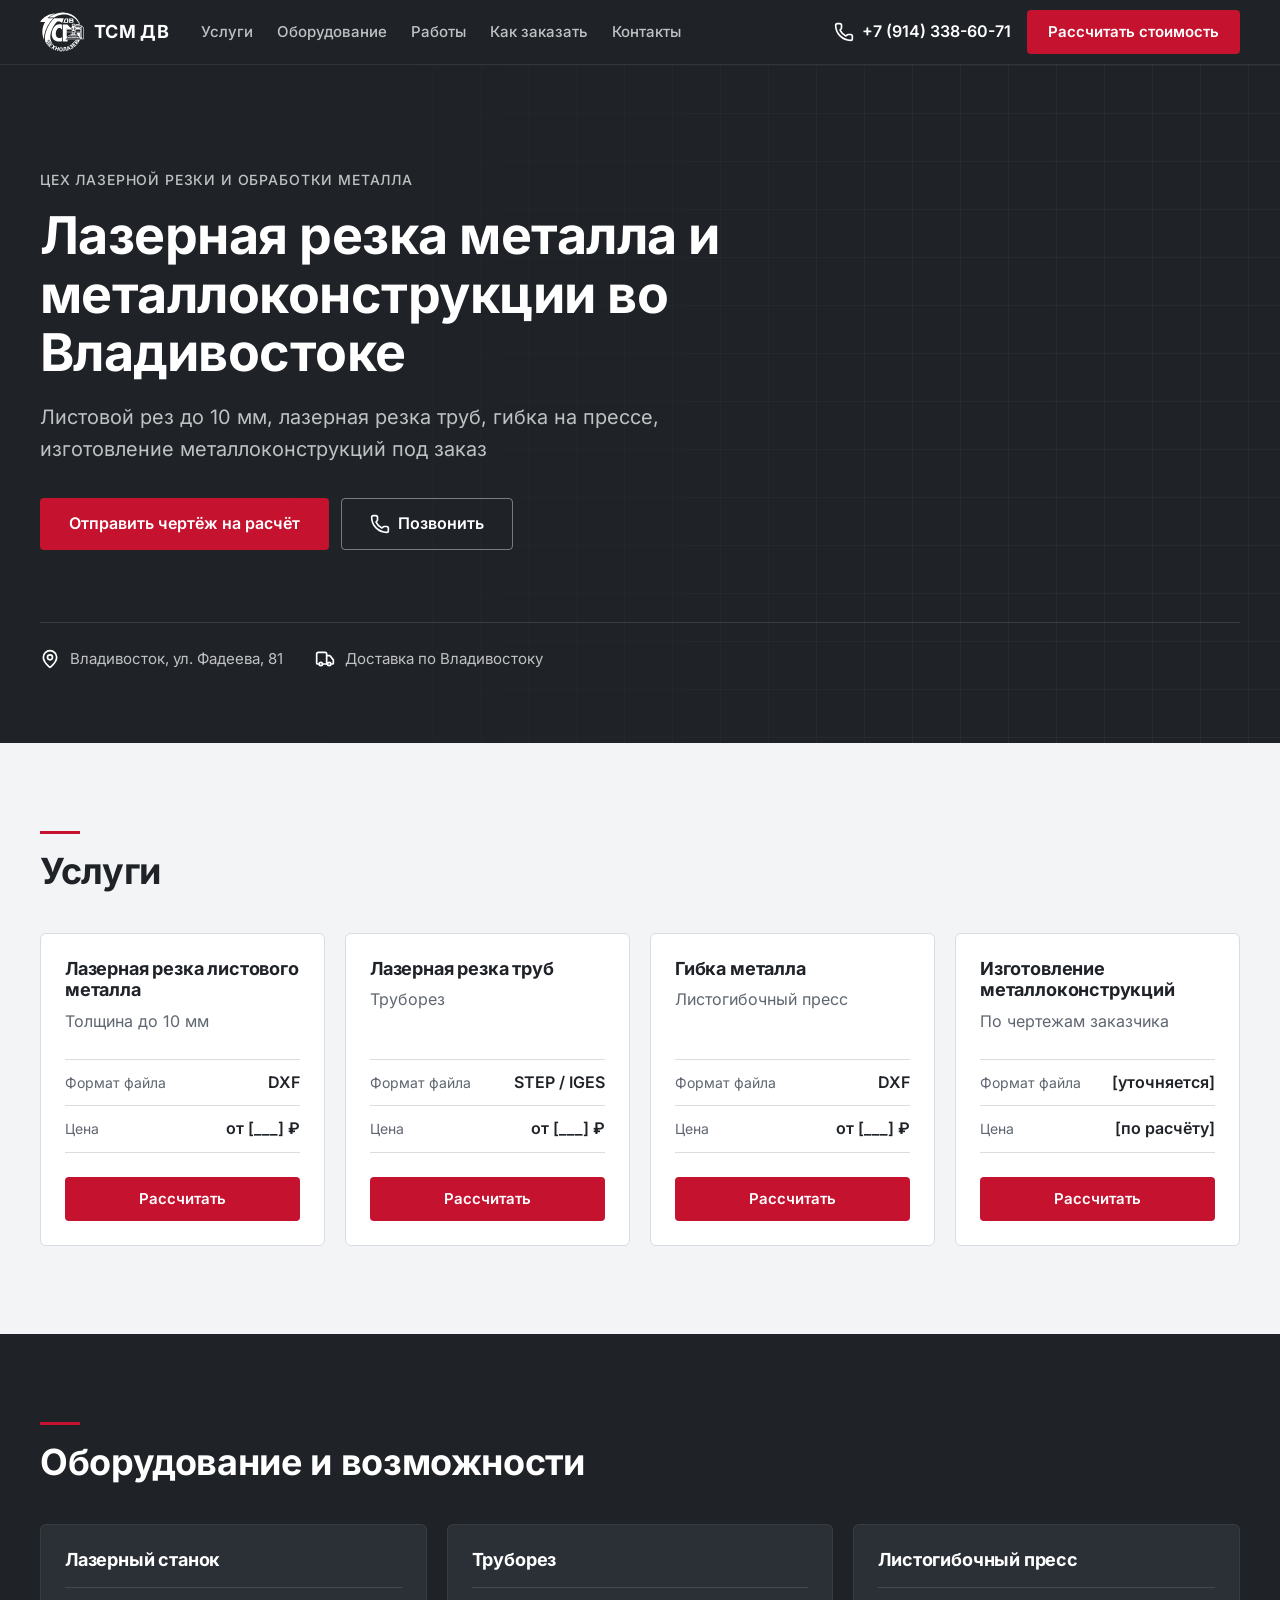
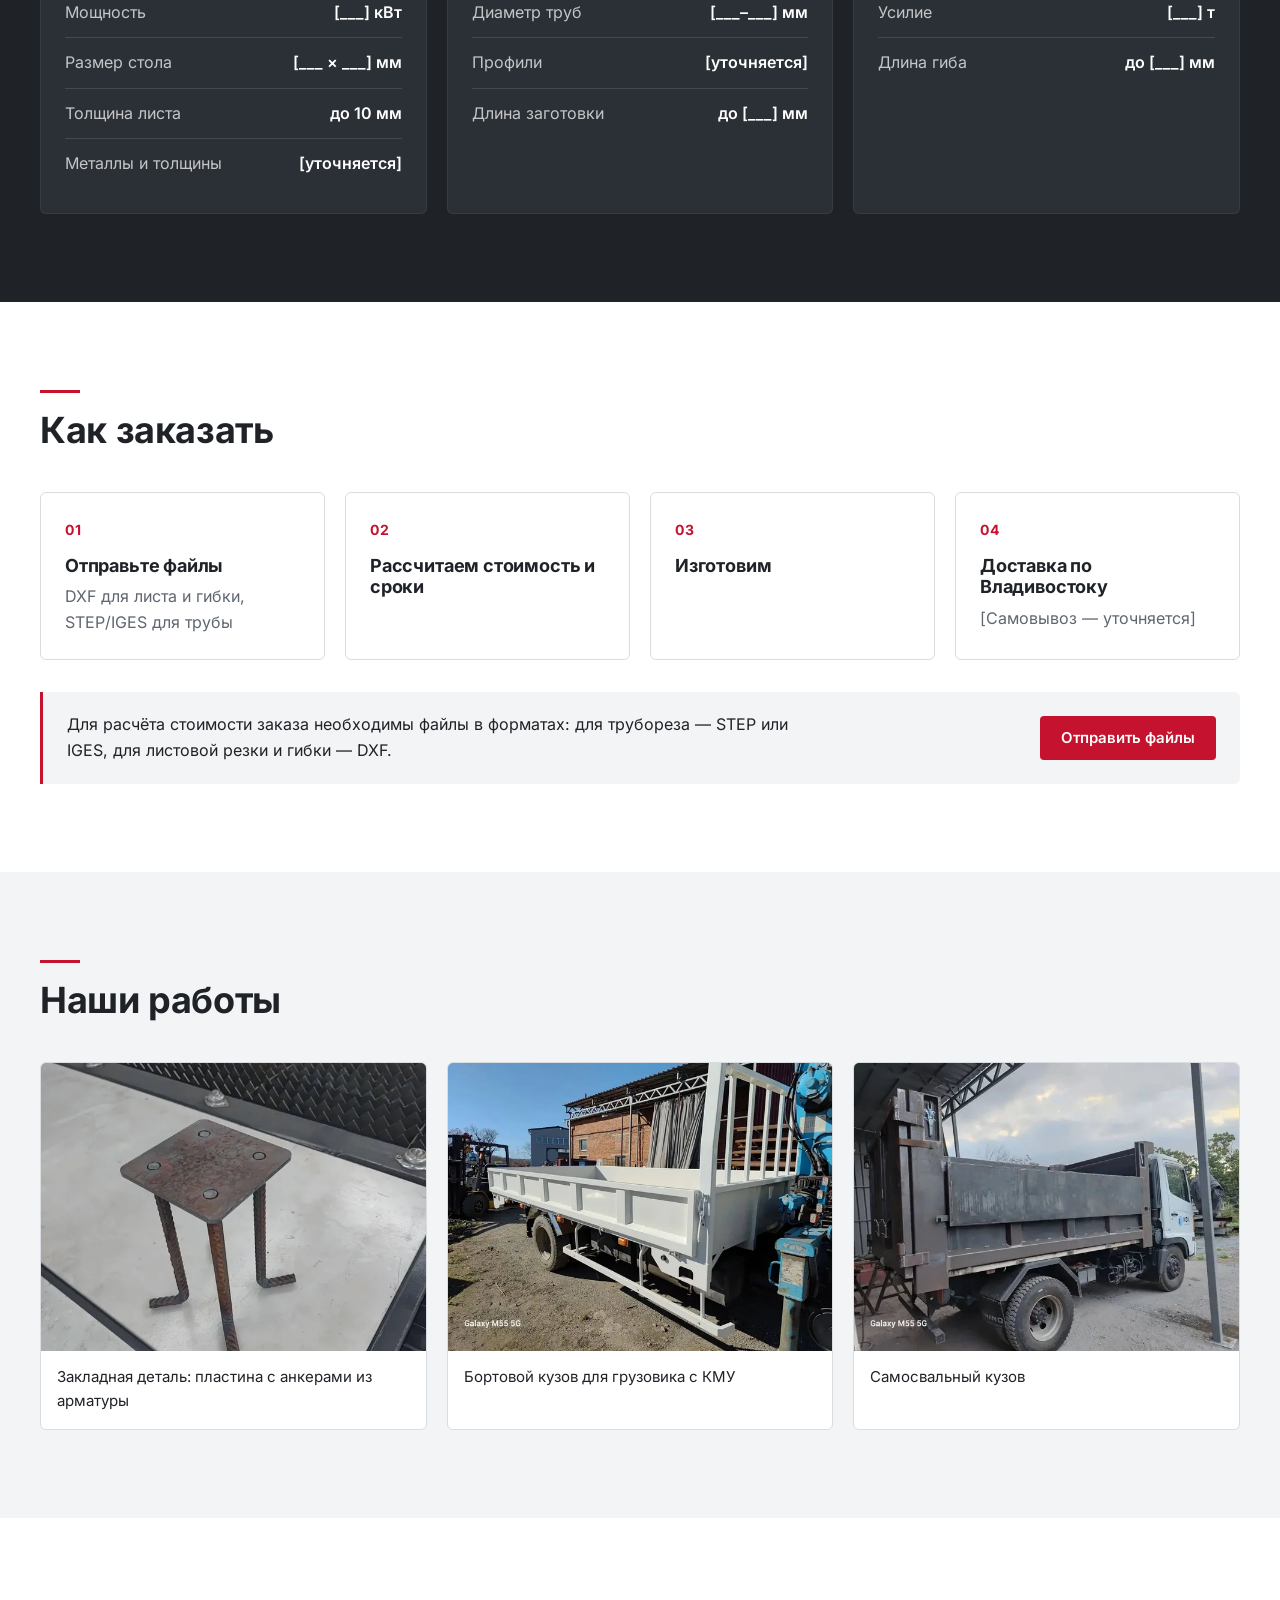
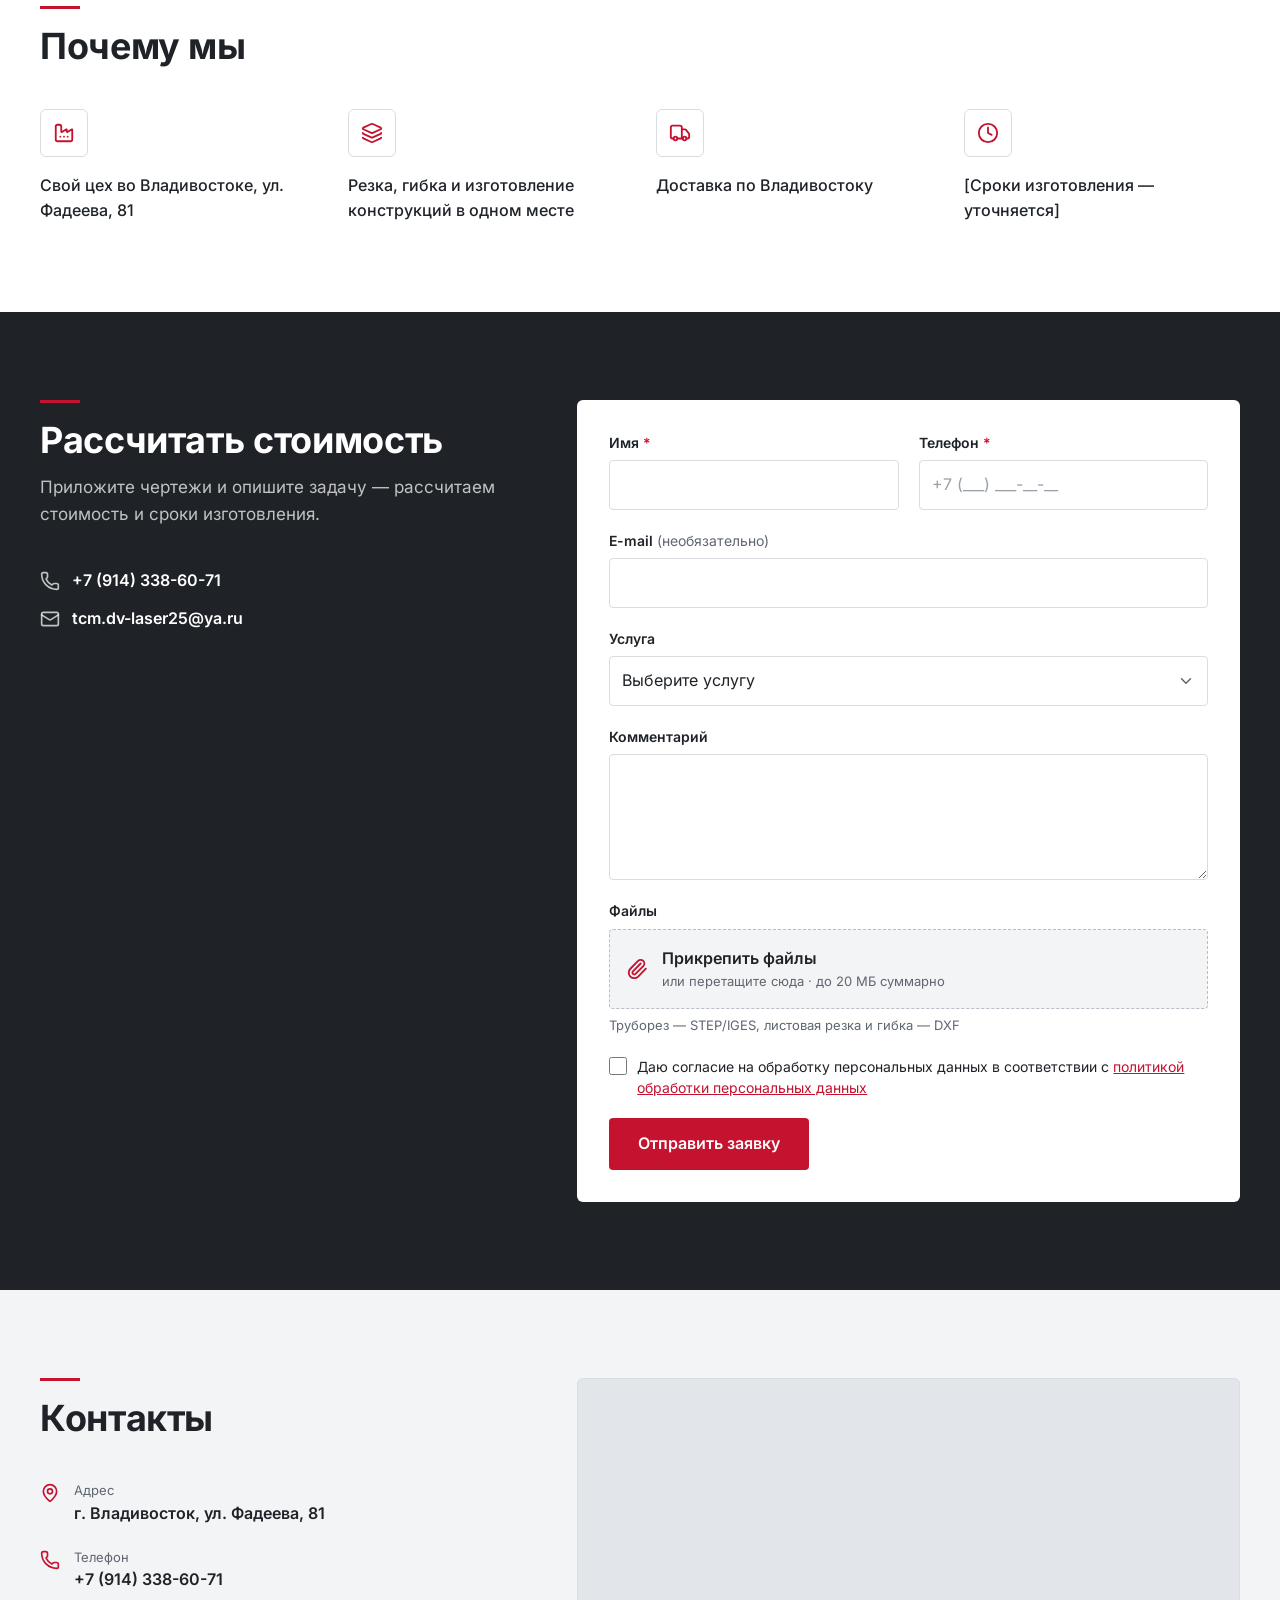
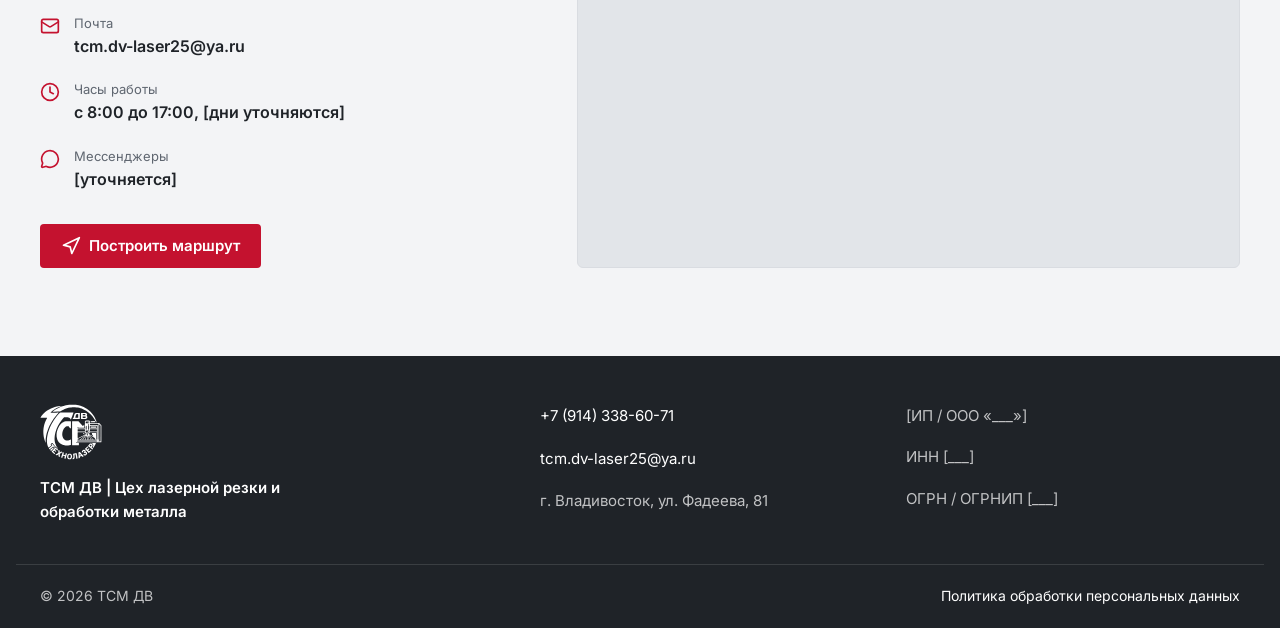
==== index.html @ c2f3cc62 "Каркас лендинга: вёрстка, стили, скрипты, форма заявки - index.html: все секции из ТЗ (4.1–4.10), за" ====
<!doctype html>
<html lang="ru">
<head>
  <meta charset="utf-8">
  <meta name="viewport" content="width=device-width, initial-scale=1">
  <title>Лазерная резка металла во Владивостоке — ТСМ ДВ</title>
  <meta name="description" content="Лазерная резка листового металла до 10 мм и труб, гибка, изготовление металлоконструкций во Владивостоке. Расчёт по чертежам DXF, STEP, IGES.">
  <meta name="theme-color" content="#1F2328">

  <!-- TODO(#6) Подставить домен в canonical, og:url и og:image -->
  <link rel="canonical" href="https://[домен]/">
  <meta property="og:type" content="website">
  <meta property="og:locale" content="ru_RU">
  <meta property="og:site_name" content="ТСМ ДВ">
  <meta property="og:title" content="Лазерная резка металла во Владивостоке — ТСМ ДВ">
  <meta property="og:description" content="Листовой рез до 10 мм, лазерная резка труб, гибка на прессе, изготовление металлоконструкций под заказ.">
  <meta property="og:url" content="https://[домен]/">
  <meta property="og:image" content="https://[домен]/assets/og-image.jpg">
  <meta property="og:image:width" content="1200">
  <meta property="og:image:height" content="630">

  <link rel="icon" href="assets/logo/favicon.ico" sizes="any">
  <link rel="icon" href="assets/logo/favicon.svg" type="image/svg+xml">
  <link rel="icon" href="assets/logo/favicon-32.png" type="image/png" sizes="32x32">
  <link rel="apple-touch-icon" href="assets/logo/apple-touch-icon.png">

  <link rel="preload" href="assets/fonts/inter-cyrillic-wght-normal.woff2" as="font" type="font/woff2" crossorigin>
  <link rel="preload" href="assets/fonts/inter-latin-wght-normal.woff2" as="font" type="font/woff2" crossorigin>
  <link rel="stylesheet" href="css/style.css">

  <!-- TODO(#1) Добавить реквизиты (legalName, taxID) -->
  <!-- TODO(#6) Добавить url и image с доменом -->
  <!-- TODO(#7) Добавить openingHoursSpecification, когда будут известны рабочие дни (часы: 08:00–17:00) -->
  <script type="application/ld+json">
  {
    "@context": "https://schema.org",
    "@type": "LocalBusiness",
    "name": "ТСМ ДВ",
    "description": "Цех лазерной резки и обработки металла: листовая лазерная резка до 10 мм, лазерная резка труб, гибка, изготовление металлоконструкций.",
    "telephone": "+7-914-338-60-71",
    "email": "tcm.dv-laser25@ya.ru",
    "address": {
      "@type": "PostalAddress",
      "streetAddress": "ул. Фадеева, 81",
      "addressLocality": "Владивосток",
      "addressRegion": "Приморский край",
      "addressCountry": "RU"
    },
    "areaServed": "Владивосток"
  }
  </script>
</head>
<body>
  <!-- Иконки Lucide (ISC), исходники в assets/icons/ -->
  <svg class="sprite" aria-hidden="true" focusable="false">
    <symbol id="i-chevron-left" viewBox="0 0 24 24"><path d="m15 18-6-6 6-6"/></symbol>
    <symbol id="i-chevron-right" viewBox="0 0 24 24"><path d="m9 18 6-6-6-6"/></symbol>
    <symbol id="i-clock" viewBox="0 0 24 24"><circle cx="12" cy="12" r="10"/><path d="M12 6v6l4 2"/></symbol>
    <symbol id="i-factory" viewBox="0 0 24 24"><path d="M12 16h.01"/><path d="M16 16h.01"/><path d="M3 19a2 2 0 0 0 2 2h14a2 2 0 0 0 2-2V8.5a.5.5 0 0 0-.769-.422l-4.462 2.844A.5.5 0 0 1 15 10.5v-2a.5.5 0 0 0-.769-.422L9.77 10.922A.5.5 0 0 1 9 10.5V5a2 2 0 0 0-2-2H5a2 2 0 0 0-2 2z"/><path d="M8 16h.01"/></symbol>
    <symbol id="i-file" viewBox="0 0 24 24"><path d="M6 22a2 2 0 0 1-2-2V4a2 2 0 0 1 2-2h8a2.4 2.4 0 0 1 1.704.706l3.588 3.588A2.4 2.4 0 0 1 20 8v12a2 2 0 0 1-2 2z"/><path d="M14 2v5a1 1 0 0 0 1 1h5"/></symbol>
    <symbol id="i-layers" viewBox="0 0 24 24"><path d="M12.83 2.18a2 2 0 0 0-1.66 0L2.6 6.08a1 1 0 0 0 0 1.83l8.58 3.91a2 2 0 0 0 1.66 0l8.58-3.9a1 1 0 0 0 0-1.83z"/><path d="M2 12a1 1 0 0 0 .58.91l8.6 3.91a2 2 0 0 0 1.65 0l8.58-3.9A1 1 0 0 0 22 12"/><path d="M2 17a1 1 0 0 0 .58.91l8.6 3.91a2 2 0 0 0 1.65 0l8.58-3.9A1 1 0 0 0 22 17"/></symbol>
    <symbol id="i-mail" viewBox="0 0 24 24"><path d="m22 7-8.991 5.727a2 2 0 0 1-2.009 0L2 7"/><rect x="2" y="4" width="20" height="16" rx="2"/></symbol>
    <symbol id="i-map-pin" viewBox="0 0 24 24"><path d="M20 10c0 4.993-5.539 10.193-7.399 11.799a1 1 0 0 1-1.202 0C9.539 20.193 4 14.993 4 10a8 8 0 0 1 16 0"/><circle cx="12" cy="10" r="3"/></symbol>
    <symbol id="i-menu" viewBox="0 0 24 24"><path d="M4 5h16"/><path d="M4 12h16"/><path d="M4 19h16"/></symbol>
    <symbol id="i-message-circle" viewBox="0 0 24 24"><path d="M2.992 16.342a2 2 0 0 1 .094 1.167l-1.065 3.29a1 1 0 0 0 1.236 1.168l3.413-.998a2 2 0 0 1 1.099.092 10 10 0 1 0-4.777-4.719"/></symbol>
    <symbol id="i-navigation" viewBox="0 0 24 24"><polygon points="3 11 22 2 13 21 11 13 3 11"/></symbol>
    <symbol id="i-paperclip" viewBox="0 0 24 24"><path d="m16 6-8.414 8.586a2 2 0 0 0 2.829 2.829l8.414-8.586a4 4 0 1 0-5.657-5.657l-8.379 8.551a6 6 0 1 0 8.485 8.485l8.379-8.551"/></symbol>
    <symbol id="i-phone" viewBox="0 0 24 24"><path d="M13.832 16.568a1 1 0 0 0 1.213-.303l.355-.465A2 2 0 0 1 17 15h3a2 2 0 0 1 2 2v3a2 2 0 0 1-2 2A18 18 0 0 1 2 4a2 2 0 0 1 2-2h3a2 2 0 0 1 2 2v3a2 2 0 0 1-.8 1.6l-.468.351a1 1 0 0 0-.292 1.233 14 14 0 0 0 6.392 6.384"/></symbol>
    <symbol id="i-truck" viewBox="0 0 24 24"><path d="M14 18V6a2 2 0 0 0-2-2H4a2 2 0 0 0-2 2v11a1 1 0 0 0 1 1h2"/><path d="M15 18H9"/><path d="M19 18h2a1 1 0 0 0 1-1v-3.65a1 1 0 0 0-.22-.624l-3.48-4.35A1 1 0 0 0 17.52 8H14"/><circle cx="17" cy="18" r="2"/><circle cx="7" cy="18" r="2"/></symbol>
    <symbol id="i-x" viewBox="0 0 24 24"><path d="M18 6 6 18"/><path d="m6 6 12 12"/></symbol>
  </svg>

  <a class="skip-link" href="#main">Перейти к содержанию</a>

  <!-- 4.1 Шапка -->
  <header class="header" id="top">
    <div class="container header__inner">
      <a class="brand" href="#top" aria-label="ТСМ ДВ — в начало страницы">
        <img class="brand__logo" src="assets/logo/logo-white.svg" width="44" height="40" alt="">
        <span class="brand__name">ТСМ ДВ</span>
      </a>

      <nav class="nav" id="nav" aria-label="Основное меню">
        <ul class="nav__list">
          <li><a class="nav__link" href="#services">Услуги</a></li>
          <li><a class="nav__link" href="#equipment">Оборудование</a></li>
          <li><a class="nav__link" href="#works">Работы</a></li>
          <li><a class="nav__link" href="#how">Как заказать</a></li>
          <li><a class="nav__link" href="#contacts">Контакты</a></li>
        </ul>
        <div class="nav__extra">
          <a class="nav__phone" href="tel:+79143386071">+7 (914) 338-60-71</a>
          <a class="btn btn--primary btn--lg" href="#order">Рассчитать стоимость</a>
        </div>
      </nav>

      <div class="header__actions">
        <!-- TODO(#13) Мессенджеры: иконки-ссылки на Telegram / WhatsApp / MAX -->
        <a class="header__phone" href="tel:+79143386071" aria-label="Позвонить: +7 (914) 338-60-71">
          <svg class="icon" aria-hidden="true"><use href="#i-phone"/></svg>
          <span class="header__phone-text">+7 (914) 338-60-71</span>
        </a>
        <a class="btn btn--primary header__cta" href="#order">Рассчитать стоимость</a>
        <button class="burger" type="button" aria-expanded="false" aria-controls="nav" aria-label="Открыть меню">
          <svg class="icon" aria-hidden="true"><use href="#i-menu"/></svg>
        </button>
      </div>
    </div>
  </header>

  <main id="main">
    <!-- 4.2 Первый экран.
         Фон: графит. Вариант с затемнённым фото работ — добавить секции класс hero--photo
         (фото задаётся в css/style.css). Выбор фона — за владельцем. -->
    <section class="hero" aria-labelledby="hero-title">
      <div class="container hero__inner">
        <p class="hero__eyebrow">Цех лазерной резки и обработки металла</p>
        <h1 class="hero__title" id="hero-title">Лазерная резка металла и металлоконструкции во Владивостоке</h1>
        <p class="hero__lead">Листовой рез до 10 мм, лазерная резка труб, гибка на прессе, изготовление металлоконструкций под заказ</p>
        <div class="hero__actions">
          <a class="btn btn--primary btn--lg" href="#order">Отправить чертёж на расчёт</a>
          <a class="btn btn--ghost btn--lg" href="tel:+79143386071">
            <svg class="icon" aria-hidden="true"><use href="#i-phone"/></svg>
            Позвонить
          </a>
        </div>
        <ul class="hero__facts">
          <li>
            <svg class="icon" aria-hidden="true"><use href="#i-map-pin"/></svg>
            Владивосток, ул. Фадеева, 81
          </li>
          <li>
            <svg class="icon" aria-hidden="true"><use href="#i-truck"/></svg>
            Доставка по Владивостоку
          </li>
        </ul>
      </div>
    </section>

    <!-- 4.3 Услуги -->
    <section class="section section--light" id="services" aria-labelledby="services-title">
      <div class="container">
        <div class="section__head">
          <h2 class="section__title" id="services-title">Услуги</h2>
        </div>

        <div class="services">
          <article class="card service">
            <h3 class="service__title">Лазерная резка листового металла</h3>
            <p class="service__desc">Толщина до 10 мм</p>
            <dl class="service__meta">
              <div><dt>Формат файла</dt><dd>DXF</dd></div>
              <!-- TODO(#3) -->
              <div><dt>Цена</dt><dd>от [___] ₽</dd></div>
            </dl>
            <a class="btn btn--primary service__btn" href="#order" data-service="Лазерная резка листового металла">Рассчитать</a>
          </article>

          <article class="card service">
            <h3 class="service__title">Лазерная резка труб</h3>
            <p class="service__desc">Труборез</p>
            <dl class="service__meta">
              <div><dt>Формат файла</dt><dd>STEP / IGES</dd></div>
              <!-- TODO(#3) -->
              <div><dt>Цена</dt><dd>от [___] ₽</dd></div>
            </dl>
            <a class="btn btn--primary service__btn" href="#order" data-service="Лазерная резка труб">Рассчитать</a>
          </article>

          <article class="card service">
            <h3 class="service__title">Гибка металла</h3>
            <p class="service__desc">Листогибочный пресс</p>
            <dl class="service__meta">
              <div><dt>Формат файла</dt><dd>DXF</dd></div>
              <!-- TODO(#3) -->
              <div><dt>Цена</dt><dd>от [___] ₽</dd></div>
            </dl>
            <a class="btn btn--primary service__btn" href="#order" data-service="Гибка металла">Рассчитать</a>
          </article>

          <article class="card service">
            <h3 class="service__title">Изготовление металлоконструкций</h3>
            <p class="service__desc">По чертежам заказчика</p>
            <dl class="service__meta">
              <!-- TODO(#8) -->
              <div><dt>Формат файла</dt><dd>[уточняется]</dd></div>
              <!-- TODO(#3) -->
              <div><dt>Цена</dt><dd>[по расчёту]</dd></div>
            </dl>
            <a class="btn btn--primary service__btn" href="#order" data-service="Изготовление металлоконструкций">Рассчитать</a>
          </article>
        </div>
      </div>
    </section>

    <!-- 4.4 Оборудование и возможности. TODO(#2) Все характеристики — заглушки -->
    <section class="section section--dark" id="equipment" aria-labelledby="equipment-title">
      <div class="container">
        <div class="section__head">
          <h2 class="section__title" id="equipment-title">Оборудование и возможности</h2>
        </div>

        <div class="equipment">
          <article class="spec-card">
            <h3 class="spec-card__title">Лазерный станок</h3>
            <dl class="spec-list">
              <!-- TODO(#2) -->
              <div><dt>Мощность</dt><dd>[___] кВт</dd></div>
              <div><dt>Размер стола</dt><dd>[___ × ___] мм</dd></div>
              <div><dt>Толщина листа</dt><dd>до 10 мм</dd></div>
              <div><dt>Металлы и толщины</dt><dd>[уточняется]</dd></div>
            </dl>
          </article>

          <article class="spec-card">
            <h3 class="spec-card__title">Труборез</h3>
            <dl class="spec-list">
              <!-- TODO(#2) -->
              <div><dt>Диаметр труб</dt><dd>[___–___] мм</dd></div>
              <div><dt>Профили</dt><dd>[уточняется]</dd></div>
              <div><dt>Длина заготовки</dt><dd>до [___] мм</dd></div>
            </dl>
          </article>

          <article class="spec-card">
            <h3 class="spec-card__title">Листогибочный пресс</h3>
            <dl class="spec-list">
              <!-- TODO(#2) -->
              <div><dt>Усилие</dt><dd>[___] т</dd></div>
              <div><dt>Длина гиба</dt><dd>до [___] мм</dd></div>
            </dl>
          </article>
        </div>
      </div>
    </section>

    <!-- 4.5 Как заказать -->
    <section class="section" id="how" aria-labelledby="how-title">
      <div class="container">
        <div class="section__head">
          <h2 class="section__title" id="how-title">Как заказать</h2>
        </div>

        <ol class="steps">
          <li class="step">
            <span class="step__num" aria-hidden="true">01</span>
            <h3 class="step__title">Отправьте файлы</h3>
            <p class="step__text">DXF для листа и гибки, STEP/IGES для трубы</p>
          </li>
          <li class="step">
            <span class="step__num" aria-hidden="true">02</span>
            <h3 class="step__title">Рассчитаем стоимость и сроки</h3>
          </li>
          <li class="step">
            <span class="step__num" aria-hidden="true">03</span>
            <h3 class="step__title">Изготовим</h3>
          </li>
          <li class="step">
            <span class="step__num" aria-hidden="true">04</span>
            <h3 class="step__title">Доставка по Владивостоку</h3>
            <!-- TODO(#9) -->
            <p class="step__text">[Самовывоз — уточняется]</p>
          </li>
        </ol>

        <div class="note">
          <p class="note__text">Для расчёта стоимости заказа необходимы файлы в форматах: для трубореза — STEP или IGES, для листовой резки и гибки — DXF.</p>
          <a class="btn btn--primary" href="#order">Отправить файлы</a>
        </div>
      </div>
    </section>

    <!-- 4.6 Наши работы.
         TODO(#11) На фото водяной знак «Galaxy M55 5G». После решения: заменить PNG в assets/photos/
         и запустить python tools/build-images.py -->
    <section class="section section--light" id="works" aria-labelledby="works-title">
      <div class="container">
        <div class="section__head">
          <h2 class="section__title" id="works-title">Наши работы</h2>
        </div>

        <ul class="gallery">
          <li class="gallery__item">
            <figure class="gallery__figure">
              <a class="gallery__link gallery__link--top" href="assets/photos/01-zakladnaya-1280.jpg" data-full="assets/photos/01-zakladnaya-1280.webp" data-width="1280" data-height="1707">
                <picture>
                  <source type="image/webp" srcset="assets/photos/01-zakladnaya-640.webp 640w, assets/photos/01-zakladnaya-1280.webp 1280w" sizes="(min-width: 1248px) 384px, (min-width: 768px) 31vw, calc(100vw - 32px)">
                  <img src="assets/photos/01-zakladnaya-640.jpg" srcset="assets/photos/01-zakladnaya-640.jpg 640w, assets/photos/01-zakladnaya-1280.jpg 1280w" sizes="(min-width: 1248px) 384px, (min-width: 768px) 31vw, calc(100vw - 32px)" width="640" height="854" loading="lazy" decoding="async" alt="Закладная деталь: пластина с анкерами из арматуры">
                </picture>
              </a>
              <!-- TODO(#10) -->
              <figcaption class="gallery__caption">Закладная деталь: пластина с анкерами из арматуры</figcaption>
            </figure>
          </li>
          <li class="gallery__item">
            <figure class="gallery__figure">
              <a class="gallery__link" href="assets/photos/02-kuzov-bortovoy-1280.jpg" data-full="assets/photos/02-kuzov-bortovoy-1280.webp" data-width="1280" data-height="960">
                <picture>
                  <source type="image/webp" srcset="assets/photos/02-kuzov-bortovoy-640.webp 640w, assets/photos/02-kuzov-bortovoy-1280.webp 1280w" sizes="(min-width: 1248px) 384px, (min-width: 768px) 31vw, calc(100vw - 32px)">
                  <img src="assets/photos/02-kuzov-bortovoy-640.jpg" srcset="assets/photos/02-kuzov-bortovoy-640.jpg 640w, assets/photos/02-kuzov-bortovoy-1280.jpg 1280w" sizes="(min-width: 1248px) 384px, (min-width: 768px) 31vw, calc(100vw - 32px)" width="640" height="480" loading="lazy" decoding="async" alt="Бортовой кузов для грузовика с КМУ">
                </picture>
              </a>
              <!-- TODO(#10) -->
              <figcaption class="gallery__caption">Бортовой кузов для грузовика с КМУ</figcaption>
            </figure>
          </li>
          <li class="gallery__item">
            <figure class="gallery__figure">
              <a class="gallery__link" href="assets/photos/03-kuzov-samosval-1280.jpg" data-full="assets/photos/03-kuzov-samosval-1280.webp" data-width="1280" data-height="960">
                <picture>
                  <source type="image/webp" srcset="assets/photos/03-kuzov-samosval-640.webp 640w, assets/photos/03-kuzov-samosval-1280.webp 1280w" sizes="(min-width: 1248px) 384px, (min-width: 768px) 31vw, calc(100vw - 32px)">
                  <img src="assets/photos/03-kuzov-samosval-640.jpg" srcset="assets/photos/03-kuzov-samosval-640.jpg 640w, assets/photos/03-kuzov-samosval-1280.jpg 1280w" sizes="(min-width: 1248px) 384px, (min-width: 768px) 31vw, calc(100vw - 32px)" width="640" height="480" loading="lazy" decoding="async" alt="Самосвальный кузов">
                </picture>
              </a>
              <!-- TODO(#10) -->
              <figcaption class="gallery__caption">Самосвальный кузов</figcaption>
            </figure>
          </li>
        </ul>
      </div>
    </section>

    <!-- 4.7 Почему мы. TODO(#12) Тексты — черновик, ждут подтверждения -->
    <section class="section" id="why" aria-labelledby="why-title">
      <div class="container">
        <div class="section__head">
          <h2 class="section__title" id="why-title">Почему мы</h2>
        </div>

        <ul class="features">
          <li class="feature">
            <span class="feature__icon"><svg class="icon" aria-hidden="true"><use href="#i-factory"/></svg></span>
            <p class="feature__text">Свой цех во Владивостоке, ул. Фадеева, 81</p>
          </li>
          <li class="feature">
            <span class="feature__icon"><svg class="icon" aria-hidden="true"><use href="#i-layers"/></svg></span>
            <p class="feature__text">Резка, гибка и изготовление конструкций в одном месте</p>
          </li>
          <li class="feature">
            <span class="feature__icon"><svg class="icon" aria-hidden="true"><use href="#i-truck"/></svg></span>
            <p class="feature__text">Доставка по Владивостоку</p>
          </li>
          <li class="feature">
            <span class="feature__icon"><svg class="icon" aria-hidden="true"><use href="#i-clock"/></svg></span>
            <!-- TODO(#12) -->
            <p class="feature__text">[Сроки изготовления — уточняется]</p>
          </li>
        </ul>

        <!-- TODO(#4) Блок цифр скрыт, пока нет данных. Чтобы показать — убрать атрибут hidden -->
        <div class="stats" hidden>
          <div class="stat">
            <span class="stat__value">[___]</span>
            <span class="stat__label">лет на рынке</span>
          </div>
        </div>
      </div>
    </section>

    <!-- 4.8 Форма заявки -->
    <section class="section section--dark" id="order" aria-labelledby="order-title">
      <div class="container order">
        <div class="order__aside">
          <div class="section__head">
            <h2 class="section__title" id="order-title">Рассчитать стоимость</h2>
            <p class="section__lead">Приложите чертежи и опишите задачу — рассчитаем стоимость и сроки изготовления.</p>
          </div>
          <ul class="order__contacts">
            <li>
              <svg class="icon" aria-hidden="true"><use href="#i-phone"/></svg>
              <a href="tel:+79143386071">+7 (914) 338-60-71</a>
            </li>
            <li>
              <svg class="icon" aria-hidden="true"><use href="#i-mail"/></svg>
              <a href="mailto:tcm.dv-laser25@ya.ru">tcm.dv-laser25@ya.ru</a>
            </li>
          </ul>
        </div>

        <form class="form" id="order-form" action="send.php" method="post" enctype="multipart/form-data" novalidate>
          <div class="form__row">
            <div class="field">
              <label class="field__label" for="f-name">Имя <span class="field__req" aria-hidden="true">*</span></label>
              <input class="field__input" id="f-name" name="name" type="text" autocomplete="name" maxlength="100" required aria-describedby="f-name-error">
              <p class="field__error" id="f-name-error" hidden></p>
            </div>
            <div class="field">
              <label class="field__label" for="f-phone">Телефон <span class="field__req" aria-hidden="true">*</span></label>
              <input class="field__input" id="f-phone" name="phone" type="tel" inputmode="tel" autocomplete="tel" placeholder="+7 (___) ___-__-__" required aria-describedby="f-phone-error">
              <p class="field__error" id="f-phone-error" hidden></p>
            </div>
          </div>

          <div class="field">
            <label class="field__label" for="f-email">E-mail <span class="field__optional">(необязательно)</span></label>
            <input class="field__input" id="f-email" name="email" type="email" autocomplete="email" maxlength="254" aria-describedby="f-email-error">
            <p class="field__error" id="f-email-error" hidden></p>
          </div>

          <div class="field">
            <label class="field__label" for="f-service">Услуга</label>
            <select class="field__input field__select" id="f-service" name="service">
              <option value="">Выберите услугу</option>
              <option>Лазерная резка листового металла</option>
              <option>Лазерная резка труб</option>
              <option>Гибка металла</option>
              <option>Изготовление металлоконструкций</option>
              <option>Другое</option>
            </select>
          </div>

          <div class="field">
            <label class="field__label" for="f-comment">Комментарий</label>
            <textarea class="field__input field__textarea" id="f-comment" name="comment" rows="4" maxlength="3000"></textarea>
          </div>

          <!-- TODO(#8) Принимать ли PDF, фото эскиза, заявку без файла. Список форматов также в js/main.js и config.php -->
          <div class="field">
            <span class="field__label" id="f-files-label">Файлы</span>
            <input class="visually-hidden" id="f-files" name="files[]" type="file" multiple accept=".dxf,.step,.stp,.iges,.igs" aria-labelledby="f-files-label" aria-describedby="f-files-hint f-files-error">
            <label class="dropzone" for="f-files">
              <svg class="icon" aria-hidden="true"><use href="#i-paperclip"/></svg>
              <span class="dropzone__text">
                <span class="dropzone__title">Прикрепить файлы</span>
                <span class="dropzone__sub">или перетащите сюда · до 20 МБ суммарно</span>
              </span>
            </label>
            <p class="field__hint" id="f-files-hint">Труборез — STEP/IGES, листовая резка и гибка — DXF</p>
            <ul class="file-list" id="f-files-list" hidden></ul>
            <p class="field__error" id="f-files-error" hidden></p>
          </div>

          <!-- Антиспам: поле-ловушка (люди его не видят) и время заполнения формы -->
          <div class="hp" aria-hidden="true">
            <label for="f-website">Не заполняйте это поле</label>
            <input id="f-website" name="website" type="text" tabindex="-1" autocomplete="off">
          </div>
          <input type="hidden" name="t" value="">

          <div class="field">
            <label class="check">
              <input class="check__input" id="f-consent" name="consent" type="checkbox" value="1" required aria-describedby="f-consent-error">
              <span>Даю согласие на обработку персональных данных в соответствии с <a href="privacy.html" target="_blank">политикой обработки персональных данных</a></span>
            </label>
            <p class="field__error" id="f-consent-error" hidden></p>
          </div>

          <button class="btn btn--primary btn--lg form__submit" type="submit">Отправить заявку</button>
          <div class="form__status" id="f-status" role="status" aria-live="polite" hidden></div>
        </form>
      </div>
    </section>

    <!-- 4.9 Контакты -->
    <section class="section section--light" id="contacts" aria-labelledby="contacts-title">
      <div class="container contacts">
        <div class="contacts__info">
          <div class="section__head">
            <h2 class="section__title" id="contacts-title">Контакты</h2>
          </div>
          <ul class="contact-list">
            <li>
              <svg class="icon" aria-hidden="true"><use href="#i-map-pin"/></svg>
              <div>
                <span class="contact-list__label">Адрес</span>
                <span class="contact-list__value">г. Владивосток, ул. Фадеева, 81</span>
              </div>
            </li>
            <li>
              <svg class="icon" aria-hidden="true"><use href="#i-phone"/></svg>
              <div>
                <span class="contact-list__label">Телефон</span>
                <a class="contact-list__value" href="tel:+79143386071">+7 (914) 338-60-71</a>
              </div>
            </li>
            <li>
              <svg class="icon" aria-hidden="true"><use href="#i-mail"/></svg>
              <div>
                <span class="contact-list__label">Почта</span>
                <a class="contact-list__value" href="mailto:tcm.dv-laser25@ya.ru">tcm.dv-laser25@ya.ru</a>
              </div>
            </li>
            <li>
              <svg class="icon" aria-hidden="true"><use href="#i-clock"/></svg>
              <div>
                <span class="contact-list__label">Часы работы</span>
                <!-- TODO(#7) -->
                <span class="contact-list__value">с 8:00 до 17:00, [дни уточняются]</span>
              </div>
            </li>
            <!-- TODO(#13) Мессенджеры: заменить заглушку ссылками -->
            <li>
              <svg class="icon" aria-hidden="true"><use href="#i-message-circle"/></svg>
              <div>
                <span class="contact-list__label">Мессенджеры</span>
                <span class="contact-list__value">[уточняется]</span>
              </div>
            </li>
          </ul>
          <!-- Маршрут строится по адресу. Если Яндекс не найдёт точку, заменить адрес в rtext на координаты: rtext=~широта,долгота -->
          <a class="btn btn--primary" href="https://yandex.ru/maps/?mode=routes&amp;rtt=auto&amp;rtext=~%D0%92%D0%BB%D0%B0%D0%B4%D0%B8%D0%B2%D0%BE%D1%81%D1%82%D0%BE%D0%BA%2C%20%D1%83%D0%BB%D0%B8%D1%86%D0%B0%20%D0%A4%D0%B0%D0%B4%D0%B5%D0%B5%D0%B2%D0%B0%2C%2081" target="_blank" rel="noopener">
            <svg class="icon" aria-hidden="true"><use href="#i-navigation"/></svg>
            Построить маршрут
          </a>
        </div>

        <div class="map">
          <iframe src="https://yandex.ru/map-widget/v1/?mode=search&amp;z=16&amp;text=%D0%92%D0%BB%D0%B0%D0%B4%D0%B8%D0%B2%D0%BE%D1%81%D1%82%D0%BE%D0%BA%2C%20%D1%83%D0%BB%D0%B8%D1%86%D0%B0%20%D0%A4%D0%B0%D0%B4%D0%B5%D0%B5%D0%B2%D0%B0%2C%2081" title="Карта: Владивосток, ул. Фадеева, 81" loading="lazy" allowfullscreen></iframe>
        </div>
      </div>
    </section>
  </main>

  <!-- 4.10 Подвал -->
  <footer class="footer">
    <div class="container footer__grid">
      <div class="footer__brand">
        <img src="assets/logo/logo-white.svg" width="62" height="56" alt="ТСМ ДВ Технолазер" loading="lazy">
        <p class="footer__name">ТСМ ДВ | Цех лазерной резки и обработки металла</p>
      </div>
      <ul class="footer__contacts">
        <li><a href="tel:+79143386071">+7 (914) 338-60-71</a></li>
        <li><a href="mailto:tcm.dv-laser25@ya.ru">tcm.dv-laser25@ya.ru</a></li>
        <li>г. Владивосток, ул. Фадеева, 81</li>
      </ul>
      <!-- TODO(#1) Реквизиты -->
      <div class="footer__legal">
        <p>[ИП / ООО «___»]</p>
        <p>ИНН [___]</p>
        <p>ОГРН / ОГРНИП [___]</p>
      </div>
    </div>
    <div class="container footer__bottom">
      <p>© <span data-year>2026</span> ТСМ ДВ</p>
      <a href="privacy.html">Политика обработки персональных данных</a>
    </div>
  </footer>

  <!-- Лайтбокс для галереи -->
  <dialog class="lightbox" id="lightbox" aria-label="Просмотр фото">
    <figure class="lightbox__figure">
      <img class="lightbox__img" alt="">
      <figcaption class="lightbox__caption"></figcaption>
    </figure>
    <button class="lightbox__btn lightbox__close" type="button" aria-label="Закрыть">
      <svg class="icon" aria-hidden="true"><use href="#i-x"/></svg>
    </button>
    <button class="lightbox__btn lightbox__prev" type="button" aria-label="Предыдущее фото">
      <svg class="icon" aria-hidden="true"><use href="#i-chevron-left"/></svg>
    </button>
    <button class="lightbox__btn lightbox__next" type="button" aria-label="Следующее фото">
      <svg class="icon" aria-hidden="true"><use href="#i-chevron-right"/></svg>
    </button>
  </dialog>

  <script src="js/main.js" defer></script>
</body>
</html>
---- css/style.css ----
/* ==========================================================================
   ТСМ ДВ — стили лендинга. Mobile-first.
   Брейкпоинты: 480 / 640 / 768 / 1080 / 1180 (меню в строку)
   ========================================================================== */

/* ---------- Шрифт Inter (OFL), локально ---------- */
@font-face {
  font-family: "Inter";
  font-style: normal;
  font-weight: 100 900;
  font-display: swap;
  src: url("../assets/fonts/inter-cyrillic-wght-normal.woff2") format("woff2");
  unicode-range: U+0301, U+0400-045F, U+0490-0491, U+04B0-04B1, U+2116;
}
@font-face {
  font-family: "Inter";
  font-style: normal;
  font-weight: 100 900;
  font-display: swap;
  src: url("../assets/fonts/inter-latin-wght-normal.woff2") format("woff2");
  unicode-range: U+0000-00FF, U+0131, U+0152-0153, U+02BB-02BC, U+02C6, U+02DA, U+02DC, U+0304, U+0308, U+0329, U+2000-206F, U+20AC, U+2122, U+2191, U+2193, U+2212, U+2215, U+FEFF, U+FFFD;
}
/* Нужен ради знака ₽ (U+20BD) */
@font-face {
  font-family: "Inter";
  font-style: normal;
  font-weight: 100 900;
  font-display: swap;
  src: url("../assets/fonts/inter-latin-ext-wght-normal.woff2") format("woff2");
  unicode-range: U+0100-02BA, U+02BD-02C5, U+02C7-02CC, U+02CE-02D7, U+02DD-02FF, U+1D00-1DBF, U+1E00-1E9F, U+1EF2-1EFF, U+2020, U+20A0-20AB, U+20AD-20C0, U+2113, U+2C60-2C7F, U+A720-A7FF;
}

/* ---------- Палитра А «Графит + красный» ---------- */
:root {
  --graphite:     #1F2328; /* шапка, подвал, тёмные секции, основной текст */
  --graphite-2:   #2B3036; /* карточки на тёмном фоне */
  --bg:           #F3F4F6; /* фон светлых секций */
  --surface:      #FFFFFF; /* карточки на светлом фоне */
  --text:         #1F2328;
  --text-muted:   #5F6670;
  --border:       #D9DCE1;
  --accent:       #C4122F; /* кнопки, ссылки, акценты */
  --accent-hover: #A30F27;
  --on-dark:      #FFFFFF;

  /* Производные */
  --on-dark-muted: rgba(255, 255, 255, 0.72);
  --line-dark:     rgba(255, 255, 255, 0.12);
  --border-strong: #B9BEC6;

  --radius:    4px;
  --radius-lg: 6px;
  --container: 1200px;
  --gutter:    16px;
  --header-h:  64px;
  --ease:      0.2s ease;
}

@media (min-width: 768px) {
  :root { --gutter: 24px; }
}

/* ---------- База ---------- */
*,
*::before,
*::after { box-sizing: border-box; }

html {
  -webkit-text-size-adjust: 100%;
  text-size-adjust: 100%;
  scroll-behavior: smooth;
  scroll-padding-top: calc(var(--header-h) + 8px);
}

body {
  margin: 0;
  font-family: "Inter", system-ui, -apple-system, "Segoe UI", Roboto, Arial, sans-serif;
  font-size: 16px;
  line-height: 1.6;
  color: var(--text);
  background: var(--surface);
  -webkit-font-smoothing: antialiased;
}

body.is-locked { overflow: hidden; }

img { display: block; max-width: 100%; height: auto; }

h1, h2, h3 {
  margin: 0;
  font-weight: 700;
  line-height: 1.2;
  letter-spacing: -0.01em;
}

p { margin: 0; }

a { color: var(--accent); transition: color var(--ease); }
a:hover { color: var(--accent-hover); }

:focus-visible { outline: 2px solid var(--accent); outline-offset: 2px; }
.header :focus-visible,
.hero :focus-visible,
.section--dark :focus-visible,
.footer :focus-visible,
.lightbox :focus-visible { outline-color: var(--on-dark); }
.section--dark .form :focus-visible { outline-color: var(--accent); }

.icon {
  flex: none;
  width: 20px;
  height: 20px;
  fill: none;
  stroke: currentColor;
  stroke-width: 2;
  stroke-linecap: round;
  stroke-linejoin: round;
}

.sprite { position: absolute; width: 0; height: 0; overflow: hidden; }

.visually-hidden {
  position: absolute !important;
  width: 1px;
  height: 1px;
  margin: -1px;
  padding: 0;
  overflow: hidden;
  clip: rect(0 0 0 0);
  white-space: nowrap;
  border: 0;
}

.skip-link {
  position: absolute;
  top: 8px;
  left: 8px;
  z-index: 100;
  padding: 8px 16px;
  background: var(--surface);
  color: var(--text);
  border-radius: var(--radius);
  transform: translateY(-200%);
}
.skip-link:focus { transform: none; }

.container {
  width: 100%;
  max-width: calc(var(--container) + 2 * var(--gutter));
  margin-inline: auto;
  padding-inline: var(--gutter);
}

/* ---------- Кнопки ---------- */
.btn {
  display: inline-flex;
  align-items: center;
  justify-content: center;
  gap: 8px;
  min-height: 44px;
  padding: 10px 20px;
  border: 1px solid transparent;
  border-radius: var(--radius);
  font: inherit;
  font-size: 0.9375rem;
  font-weight: 600;
  line-height: 1.2;
  text-align: center;
  text-decoration: none;
  cursor: pointer;
  transition: background-color var(--ease), border-color var(--ease), color var(--ease);
}
.btn--lg { min-height: 52px; padding: 14px 28px; font-size: 1rem; }

.btn--primary { background: var(--accent); color: var(--on-dark); }
.btn--primary:hover { background: var(--accent-hover); color: var(--on-dark); }

.btn--ghost { border-color: rgba(255, 255, 255, 0.4); background: transparent; color: var(--on-dark); }
.btn--ghost:hover { border-color: var(--on-dark); background: rgba(255, 255, 255, 0.06); color: var(--on-dark); }

.btn[disabled] { opacity: 0.6; cursor: progress; }

/* ---------- Шапка ---------- */
.header {
  position: sticky;
  top: 0;
  z-index: 50;
  background: var(--graphite);
  color: var(--on-dark);
  border-bottom: 1px solid rgba(255, 255, 255, 0.08);
}

.header__inner {
  display: flex;
  align-items: center;
  gap: 16px;
  height: var(--header-h);
}

.brand {
  display: flex;
  align-items: center;
  gap: 10px;
  margin-right: auto;
  color: var(--on-dark);
  font-size: 1.125rem;
  font-weight: 700;
  letter-spacing: 0.02em;
  text-decoration: none;
  white-space: nowrap;
}
.brand:hover { color: var(--on-dark); }
.brand__logo { width: 44px; height: 40px; }

.header__actions { display: flex; align-items: center; gap: 8px; }

.header__phone {
  display: inline-flex;
  align-items: center;
  justify-content: center;
  gap: 8px;
  min-width: 44px;
  min-height: 44px;
  color: var(--on-dark);
  font-weight: 600;
  text-decoration: none;
  white-space: nowrap;
}
.header__phone:hover { color: var(--on-dark); opacity: 0.8; }
.header__phone-text { display: none; }

.header__cta { display: none; }

.burger {
  display: inline-flex;
  align-items: center;
  justify-content: center;
  width: 44px;
  height: 44px;
  padding: 0;
  border: 1px solid rgba(255, 255, 255, 0.2);
  border-radius: var(--radius);
  background: transparent;
  color: var(--on-dark);
  cursor: pointer;
  transition: border-color var(--ease);
}
.burger:hover { border-color: rgba(255, 255, 255, 0.5); }
.burger .icon { width: 22px; height: 22px; }

/* Мобильное меню — панель под шапкой */
.nav {
  display: none;
  position: fixed;
  top: var(--header-h);
  right: 0;
  bottom: 0;
  left: 0;
  overflow-y: auto;
  padding: 8px var(--gutter) 32px;
  background: var(--graphite);
  border-top: 1px solid rgba(255, 255, 255, 0.08);
}
.nav.is-open { display: block; }

.nav__list { margin: 0; padding: 0; list-style: none; }

.nav__link {
  display: block;
  padding: 14px 0;
  border-bottom: 1px solid var(--line-dark);
  color: var(--on-dark);
  font-size: 1.125rem;
  font-weight: 500;
  text-decoration: none;
}
.nav__link:hover { color: var(--on-dark); opacity: 0.8; }

.nav__extra { display: flex; flex-direction: column; gap: 16px; margin-top: 24px; }
.nav__phone { color: var(--on-dark); font-size: 1.25rem; font-weight: 600; text-decoration: none; }
.nav__phone:hover { color: var(--on-dark); }

@media (min-width: 640px) {
  .header__phone-text { display: inline; }
  .header__phone { margin-right: 8px; }
}

@media (min-width: 768px) {
  .header__cta { display: inline-flex; }
  .nav__extra { display: none; }
}

@media (min-width: 1180px) {
  .burger { display: none; }

  .nav {
    display: block;
    position: static;
    overflow: visible;
    padding: 0;
    background: none;
    border: 0;
  }
  .nav__list { display: flex; gap: 24px; }
  .nav__link {
    padding: 8px 0;
    border: 0;
    color: var(--on-dark-muted);
    font-size: 0.9375rem;
  }
  .nav__link:hover { color: var(--on-dark); opacity: 1; }
  .header__inner { gap: 32px; }
  .brand { margin-right: 0; }
  .header__actions { margin-left: auto; gap: 16px; }
  .header__phone { margin-right: 0; }
}

/* ---------- Секции ---------- */
.section { padding-block: 56px; }
.section--light { background: var(--bg); }
.section--dark { background: var(--graphite); color: var(--on-dark); }

@media (min-width: 768px) {
  .section { padding-block: 88px; }
}

.section__head { max-width: 720px; margin-bottom: 32px; }
.section__title { font-size: clamp(1.625rem, 1.25rem + 1.5vw, 2.25rem); }
.section__title::before {
  content: "";
  display: block;
  width: 40px;
  height: 3px;
  margin-bottom: 16px;
  background: var(--accent);
}
.section__lead { margin-top: 12px; color: var(--text-muted); font-size: 1.0625rem; }
.section--dark .section__lead { color: var(--on-dark-muted); }

@media (min-width: 768px) {
  .section__head { margin-bottom: 40px; }
}

/* ---------- Первый экран ---------- */
.hero {
  position: relative;
  overflow: hidden;
  padding: 64px 0 56px;
  background: var(--graphite);
  color: var(--on-dark);
}

/* Тонкая «чертёжная» сетка */
.hero::before {
  content: "";
  position: absolute;
  inset: 0;
  background-image:
    linear-gradient(rgba(255, 255, 255, 0.04) 1px, transparent 1px),
    linear-gradient(90deg, rgba(255, 255, 255, 0.04) 1px, transparent 1px);
  background-size: 48px 48px;
  -webkit-mask-image: linear-gradient(90deg, transparent 15%, #000 85%);
  mask-image: linear-gradient(90deg, transparent 15%, #000 85%);
  pointer-events: none;
}

/* Вариант фона с фото работ: <section class="hero hero--photo"> */
.hero--photo {
  background-image:
    linear-gradient(90deg, rgba(31, 35, 40, 0.94) 0%, rgba(31, 35, 40, 0.78) 100%),
    url("../assets/photos/02-kuzov-bortovoy-1280.jpg");
  background-image:
    linear-gradient(90deg, rgba(31, 35, 40, 0.94) 0%, rgba(31, 35, 40, 0.78) 100%),
    image-set(url("../assets/photos/02-kuzov-bortovoy-1280.webp") type("image/webp"), url("../assets/photos/02-kuzov-bortovoy-1280.jpg") type("image/jpeg"));
  background-position: center;
  background-size: cover;
}
.hero--photo::before { display: none; }

.hero__inner { position: relative; }

.hero__eyebrow {
  margin-bottom: 16px;
  color: var(--on-dark-muted);
  font-size: 0.875rem;
  font-weight: 500;
  letter-spacing: 0.06em;
  text-transform: uppercase;
}

.hero__title {
  max-width: 880px;
  font-size: clamp(1.75rem, 1.2rem + 2.8vw, 3.25rem);
  line-height: 1.12;
  overflow-wrap: break-word;
  hyphens: auto;
}

.hero__lead {
  max-width: 680px;
  margin-top: 20px;
  color: var(--on-dark-muted);
  font-size: clamp(1.0625rem, 1rem + 0.3vw, 1.25rem);
}

.hero__actions { display: flex; flex-wrap: wrap; gap: 12px; margin-top: 32px; }
.hero__actions .btn { flex: 1 1 100%; }

.hero__facts {
  display: flex;
  flex-wrap: wrap;
  gap: 12px 32px;
  margin: 48px 0 0;
  padding: 24px 0 0;
  list-style: none;
  border-top: 1px solid var(--line-dark);
  color: var(--on-dark-muted);
  font-size: 0.9375rem;
}
.hero__facts li { display: flex; align-items: center; gap: 10px; }
.hero__facts .icon { color: var(--on-dark); }

@media (min-width: 480px) {
  .hero__actions .btn { flex: 0 0 auto; }
}

@media (min-width: 768px) {
  .hero { padding: 104px 0 72px; }
  .hero__facts { margin-top: 72px; }
}

/* ---------- Карточки услуг ---------- */
.card {
  background: var(--surface);
  border: 1px solid var(--border);
  border-radius: var(--radius-lg);
  transition: border-color var(--ease), box-shadow var(--ease);
}
.card:hover { border-color: var(--border-strong); box-shadow: 0 2px 10px rgba(31, 35, 40, 0.06); }

.services { display: grid; gap: 16px; }

.service { display: flex; flex-direction: column; padding: 24px; }
.service__title { font-size: 1.125rem; }
.service__desc { margin: 8px 0 24px; color: var(--text-muted); }

.service__meta { margin: auto 0 24px; border-top: 1px solid var(--border); }
.service__meta div {
  display: flex;
  justify-content: space-between;
  align-items: baseline;
  gap: 16px;
  padding: 10px 0;
  border-bottom: 1px solid var(--border);
}
.service__meta dt { color: var(--text-muted); font-size: 0.875rem; }
.service__meta dd { margin: 0; font-weight: 600; text-align: right; }

.service__btn { width: 100%; }

@media (min-width: 640px) {
  .services { grid-template-columns: repeat(2, 1fr); gap: 20px; }
}
@media (min-width: 1080px) {
  .services { grid-template-columns: repeat(4, 1fr); }
}

/* ---------- Оборудование ---------- */
.equipment { display: grid; gap: 16px; }

.spec-card {
  padding: 24px;
  background: var(--graphite-2);
  border: 1px solid rgba(255, 255, 255, 0.06);
  border-radius: var(--radius-lg);
}
.spec-card__title { margin-bottom: 16px; font-size: 1.125rem; }

.spec-list { margin: 0; }
.spec-list div {
  display: flex;
  justify-content: space-between;
  align-items: baseline;
  gap: 16px;
  padding: 12px 0;
  border-top: 1px solid var(--line-dark);
}
.spec-list dt { color: var(--on-dark-muted); }
.spec-list dd { margin: 0; font-weight: 600; text-align: right; }

@media (min-width: 768px) {
  .equipment { grid-template-columns: repeat(3, 1fr); gap: 20px; }
}

/* ---------- Как заказать ---------- */
.steps { display: grid; gap: 16px; margin: 0; padding: 0; list-style: none; }

.step {
  padding: 24px;
  border: 1px solid var(--border);
  border-radius: var(--radius-lg);
  background: var(--surface);
}
.step__num { color: var(--accent); font-size: 0.875rem; font-weight: 700; letter-spacing: 0.08em; }
.step__title { margin-top: 12px; font-size: 1.125rem; }
.step__text { margin-top: 8px; color: var(--text-muted); }

.note {
  display: flex;
  flex-direction: column;
  align-items: flex-start;
  gap: 16px;
  margin-top: 32px;
  padding: 20px 24px;
  border-left: 3px solid var(--accent);
  border-radius: 0 var(--radius-lg) var(--radius-lg) 0;
  background: var(--bg);
}
.note__text { max-width: 760px; }

@media (min-width: 640px) {
  .steps { grid-template-columns: repeat(2, 1fr); gap: 20px; }
}
@media (min-width: 768px) {
  .note { flex-direction: row; align-items: center; justify-content: space-between; gap: 32px; }
  .note .btn { flex: none; }
}
@media (min-width: 1080px) {
  .steps { grid-template-columns: repeat(4, 1fr); }
}

/* ---------- Галерея ---------- */
.gallery { display: grid; gap: 16px; margin: 0; padding: 0; list-style: none; }

.gallery__figure {
  height: 100%;
  margin: 0;
  overflow: hidden;
  background: var(--surface);
  border: 1px solid var(--border);
  border-radius: var(--radius-lg);
}

.gallery__link {
  display: block;
  aspect-ratio: 4 / 3;
  overflow: hidden;
  background: #E2E5E9;
  cursor: zoom-in;
}
.gallery__link img {
  width: 100%;
  height: 100%;
  object-fit: cover;
  transition: transform 0.4s ease;
}
.gallery__link--top img { object-position: 50% 40%; }
.gallery__link:hover img { transform: scale(1.03); }

.gallery__caption { padding: 14px 16px 16px; font-size: 0.9375rem; }

@media (min-width: 768px) {
  .gallery { grid-template-columns: repeat(3, 1fr); gap: 20px; }
}

/* ---------- Почему мы ---------- */
.features { display: grid; gap: 24px; margin: 0; padding: 0; list-style: none; }

.feature { display: flex; align-items: flex-start; gap: 16px; }
.feature__icon {
  display: grid;
  flex: none;
  place-items: center;
  width: 48px;
  height: 48px;
  border: 1px solid var(--border);
  border-radius: var(--radius-lg);
  color: var(--accent);
}
.feature__icon .icon { width: 22px; height: 22px; }
.feature__text { padding-top: 11px; font-weight: 500; }

.stats { display: flex; flex-wrap: wrap; gap: 32px; margin-top: 48px; padding-top: 32px; border-top: 1px solid var(--border); }
.stats[hidden] { display: none; }
.stat__value { display: block; color: var(--accent); font-size: 2.5rem; font-weight: 700; line-height: 1; }
.stat__label { display: block; margin-top: 8px; color: var(--text-muted); }

@media (min-width: 640px) {
  .features { grid-template-columns: repeat(2, 1fr); gap: 32px; }
}
@media (min-width: 1080px) {
  .features { grid-template-columns: repeat(4, 1fr); }
  .feature { flex-direction: column; }
  .feature__text { padding-top: 0; }
}

/* ---------- Заявка ---------- */
.order { display: grid; gap: 32px; }

.order__contacts { display: grid; gap: 12px; margin: 0; padding: 0; list-style: none; }
.order__contacts li { display: flex; align-items: center; gap: 12px; }
.order__contacts a { color: var(--on-dark); font-weight: 600; text-decoration: none; }
.order__contacts a:hover { color: var(--on-dark); text-decoration: underline; }
.order__contacts .icon { color: var(--on-dark-muted); }

@media (min-width: 1080px) {
  .order { grid-template-columns: 5fr 7fr; gap: 64px; align-items: start; }
}

.form {
  display: grid;
  gap: 20px;
  padding: 24px 16px;
  background: var(--surface);
  color: var(--text);
  border-radius: var(--radius-lg);
}

.form__row { display: grid; gap: 20px; }

@media (min-width: 480px) {
  .form { padding: 24px; }
}
@media (min-width: 640px) {
  .form__row { grid-template-columns: 1fr 1fr; }
}
@media (min-width: 768px) {
  .form { padding: 32px; }
}

.field { display: flex; flex-direction: column; gap: 6px; min-width: 0; }
.field__label { font-size: 0.875rem; font-weight: 600; }
.field__req { color: var(--accent); }
.field__optional { color: var(--text-muted); font-weight: 400; }

.field__input {
  width: 100%;
  min-height: 46px;
  padding: 11px 12px;
  border: 1px solid var(--border);
  border-radius: var(--radius);
  background: var(--surface);
  color: var(--text);
  font: inherit;
  font-size: 1rem;
  transition: border-color var(--ease), box-shadow var(--ease);
}
.field__input:hover { border-color: var(--border-strong); }
.field__input:focus { outline: none; border-color: var(--text); box-shadow: 0 0 0 3px rgba(31, 35, 40, 0.12); }
.field__input[aria-invalid="true"] { border-color: var(--accent); }
.field__input[aria-invalid="true"]:focus { box-shadow: 0 0 0 3px rgba(196, 18, 47, 0.15); }
.field__input::placeholder { color: #9AA0A8; }

.field__select {
  padding-right: 40px;
  appearance: none;
  background-image: url("data:image/svg+xml,%3Csvg xmlns='http://www.w3.org/2000/svg' viewBox='0 0 24 24' fill='none' stroke='%235F6670' stroke-width='2' stroke-linecap='round' stroke-linejoin='round'%3E%3Cpath d='m6 9 6 6 6-6'/%3E%3C/svg%3E");
  background-position: right 12px center;
  background-repeat: no-repeat;
  background-size: 18px;
  cursor: pointer;
}

.field__textarea { min-height: 112px; resize: vertical; }

.field__hint { color: var(--text-muted); font-size: 0.8125rem; }
.field__error { color: var(--accent); font-size: 0.8125rem; font-weight: 500; }
.field__error[hidden] { display: none; }

/* Загрузка файлов */
.dropzone {
  display: flex;
  align-items: center;
  gap: 14px;
  padding: 16px;
  border: 1px dashed var(--border-strong);
  border-radius: var(--radius);
  background: var(--bg);
  cursor: pointer;
  transition: border-color var(--ease), background-color var(--ease);
}
.dropzone:hover,
.dropzone.is-dragover { border-color: var(--accent); background: var(--surface); }
.dropzone .icon { width: 22px; height: 22px; color: var(--accent); }
.dropzone__text { display: flex; flex-direction: column; }
.dropzone__title { font-weight: 600; }
.dropzone__sub { color: var(--text-muted); font-size: 0.8125rem; }
.field input[type="file"]:focus-visible + .dropzone { outline: 2px solid var(--accent); outline-offset: 2px; }
.field input[type="file"][aria-invalid="true"] + .dropzone { border-color: var(--accent); }

.file-list { display: grid; gap: 6px; margin: 4px 0 0; padding: 0; list-style: none; }
.file-list[hidden] { display: none; }
.file-list li {
  display: flex;
  align-items: center;
  gap: 10px;
  padding: 6px 6px 6px 12px;
  border: 1px solid var(--border);
  border-radius: var(--radius);
  font-size: 0.875rem;
}
.file-list .icon { width: 16px; height: 16px; color: var(--text-muted); }
.file-list__name { flex: 1; min-width: 0; overflow: hidden; text-overflow: ellipsis; white-space: nowrap; }
.file-list__size { flex: none; color: var(--text-muted); }
.file-list__remove {
  display: inline-flex;
  flex: none;
  align-items: center;
  justify-content: center;
  width: 32px;
  height: 32px;
  padding: 0;
  border: 0;
  border-radius: var(--radius);
  background: transparent;
  color: var(--text-muted);
  cursor: pointer;
  transition: color var(--ease), background-color var(--ease);
}
.file-list__remove:hover { background: var(--bg); color: var(--accent); }
.file-list .file-list__total { justify-content: flex-end; padding: 0; border: 0; color: var(--text-muted); font-size: 0.8125rem; }

/* Ловушка для ботов */
.hp { position: absolute; left: -9999px; width: 1px; height: 1px; overflow: hidden; }

/* Чекбокс согласия */
.check { display: flex; align-items: flex-start; gap: 10px; font-size: 0.875rem; line-height: 1.5; cursor: pointer; }
.check__input { flex: none; width: 18px; height: 18px; margin: 1px 0 0; accent-color: var(--accent); cursor: pointer; }
.check__input[aria-invalid="true"] { outline: 2px solid var(--accent); outline-offset: 1px; }

.form__submit { justify-self: start; }
@media (max-width: 479px) {
  .form__submit { justify-self: stretch; }
}

.form__status {
  padding: 14px 16px;
  border-left: 3px solid var(--graphite);
  border-radius: 0 var(--radius) var(--radius) 0;
  background: var(--bg);
  font-size: 0.9375rem;
}
.form__status[hidden] { display: none; }
.form__status.is-error { border-left-color: var(--accent); }
.form__status strong { display: block; margin-bottom: 2px; }

/* ---------- Контакты ---------- */
.contacts { display: grid; gap: 32px; }

.contact-list { display: grid; gap: 20px; margin: 0 0 32px; padding: 0; list-style: none; }
.contact-list li { display: flex; align-items: flex-start; gap: 14px; }
.contact-list .icon { margin-top: 3px; color: var(--accent); }
.contact-list__label { display: block; color: var(--text-muted); font-size: 0.8125rem; }
.contact-list__value { color: var(--text); font-weight: 600; text-decoration: none; }
a.contact-list__value:hover { color: var(--accent); }

.map {
  position: relative;
  min-height: 320px;
  overflow: hidden;
  border: 1px solid var(--border);
  border-radius: var(--radius-lg);
  background: #E2E5E9;
}
.map iframe { position: absolute; inset: 0; width: 100%; height: 100%; border: 0; }

@media (min-width: 1080px) {
  .contacts { grid-template-columns: 5fr 7fr; gap: 64px; }
  .map { min-height: 460px; }
}

/* ---------- Подвал ---------- */
.footer {
  padding-top: 48px;
  background: var(--graphite);
  color: var(--on-dark-muted);
  font-size: 0.9375rem;
}
.footer a { color: var(--on-dark); text-decoration: none; }
.footer a:hover { color: var(--on-dark); text-decoration: underline; }

.footer__grid { display: grid; gap: 32px; }
.footer__brand img { width: 62px; height: 56px; }
.footer__name { max-width: 300px; margin-top: 16px; color: var(--on-dark); font-weight: 600; }

.footer__contacts { display: grid; gap: 8px; margin: 0; padding: 0; list-style: none; }
.footer__legal { display: grid; gap: 4px; }

.footer__bottom {
  display: flex;
  flex-wrap: wrap;
  justify-content: space-between;
  gap: 8px 24px;
  margin-top: 40px;
  padding-block: 20px;
  border-top: 1px solid var(--line-dark);
  font-size: 0.875rem;
}

.footer--compact { padding-top: 0; }
.footer--compact .footer__bottom { margin-top: 0; border-top: 0; }

@media (min-width: 768px) {
  .footer__grid { grid-template-columns: 1.4fr 1fr 1fr; }
}

/* ---------- Лайтбокс ---------- */
.lightbox {
  width: 100%;
  max-width: none;
  height: 100%;
  max-height: none;
  margin: 0;
  padding: 56px 16px 80px;
  border: 0;
  background: transparent;
  color: var(--on-dark);
}
.lightbox[open] { display: flex; align-items: center; justify-content: center; }
.lightbox::backdrop { background: rgba(15, 17, 20, 0.92); }

.lightbox__figure { display: flex; flex-direction: column; align-items: center; gap: 12px; max-width: 100%; max-height: 100%; margin: 0; }
.lightbox__img { width: auto; max-width: 100%; height: auto; max-height: calc(100vh - 180px); max-height: calc(100dvh - 180px); border-radius: var(--radius); object-fit: contain; }
.lightbox__caption { color: var(--on-dark-muted); font-size: 0.9375rem; text-align: center; }

.lightbox__btn {
  position: absolute;
  display: grid;
  place-items: center;
  width: 48px;
  height: 48px;
  padding: 0;
  border: 1px solid rgba(255, 255, 255, 0.2);
  border-radius: var(--radius);
  background: rgba(31, 35, 40, 0.7);
  color: var(--on-dark);
  cursor: pointer;
  transition: border-color var(--ease), background-color var(--ease);
}
.lightbox__btn:hover { border-color: rgba(255, 255, 255, 0.6); background: var(--graphite); }
.lightbox__btn .icon { width: 24px; height: 24px; }
.lightbox__close { top: 12px; right: 12px; }
.lightbox__prev { bottom: 16px; left: calc(50% - 56px); }
.lightbox__next { bottom: 16px; right: calc(50% - 56px); }

@media (min-width: 768px) {
  .lightbox { padding: 56px 88px; }
  .lightbox__img { max-height: calc(100vh - 140px); max-height: calc(100dvh - 140px); }
  .lightbox__prev,
  .lightbox__next { top: 50%; bottom: auto; transform: translateY(-50%); }
  .lightbox__prev { left: 20px; }
  .lightbox__next { right: 20px; }
}

/* ---------- Страница политики ---------- */
.doc { padding-block: 48px 72px; }
.doc__inner { max-width: 820px; }
.doc__back { display: inline-flex; align-items: center; gap: 6px; margin-bottom: 24px; font-size: 0.9375rem; text-decoration: none; }
.doc h1 { margin-bottom: 8px; font-size: clamp(1.75rem, 1.4rem + 1.4vw, 2.5rem); }
.doc h2 { margin: 40px 0 12px; font-size: 1.25rem; }
.doc p,
.doc li { color: var(--text); }
.doc p + p { margin-top: 12px; }
.doc ul,
.doc ol { margin: 12px 0 0; padding-left: 22px; }
.doc li + li { margin-top: 6px; }
.doc ul + p,
.doc ol + p { margin-top: 12px; }
.doc__meta { color: var(--text-muted); }

/* ---------- Уменьшение движения ---------- */
@media (prefers-reduced-motion: reduce) {
  html { scroll-behavior: auto; }
  *,
  *::before,
  *::after { transition: none !important; }
}
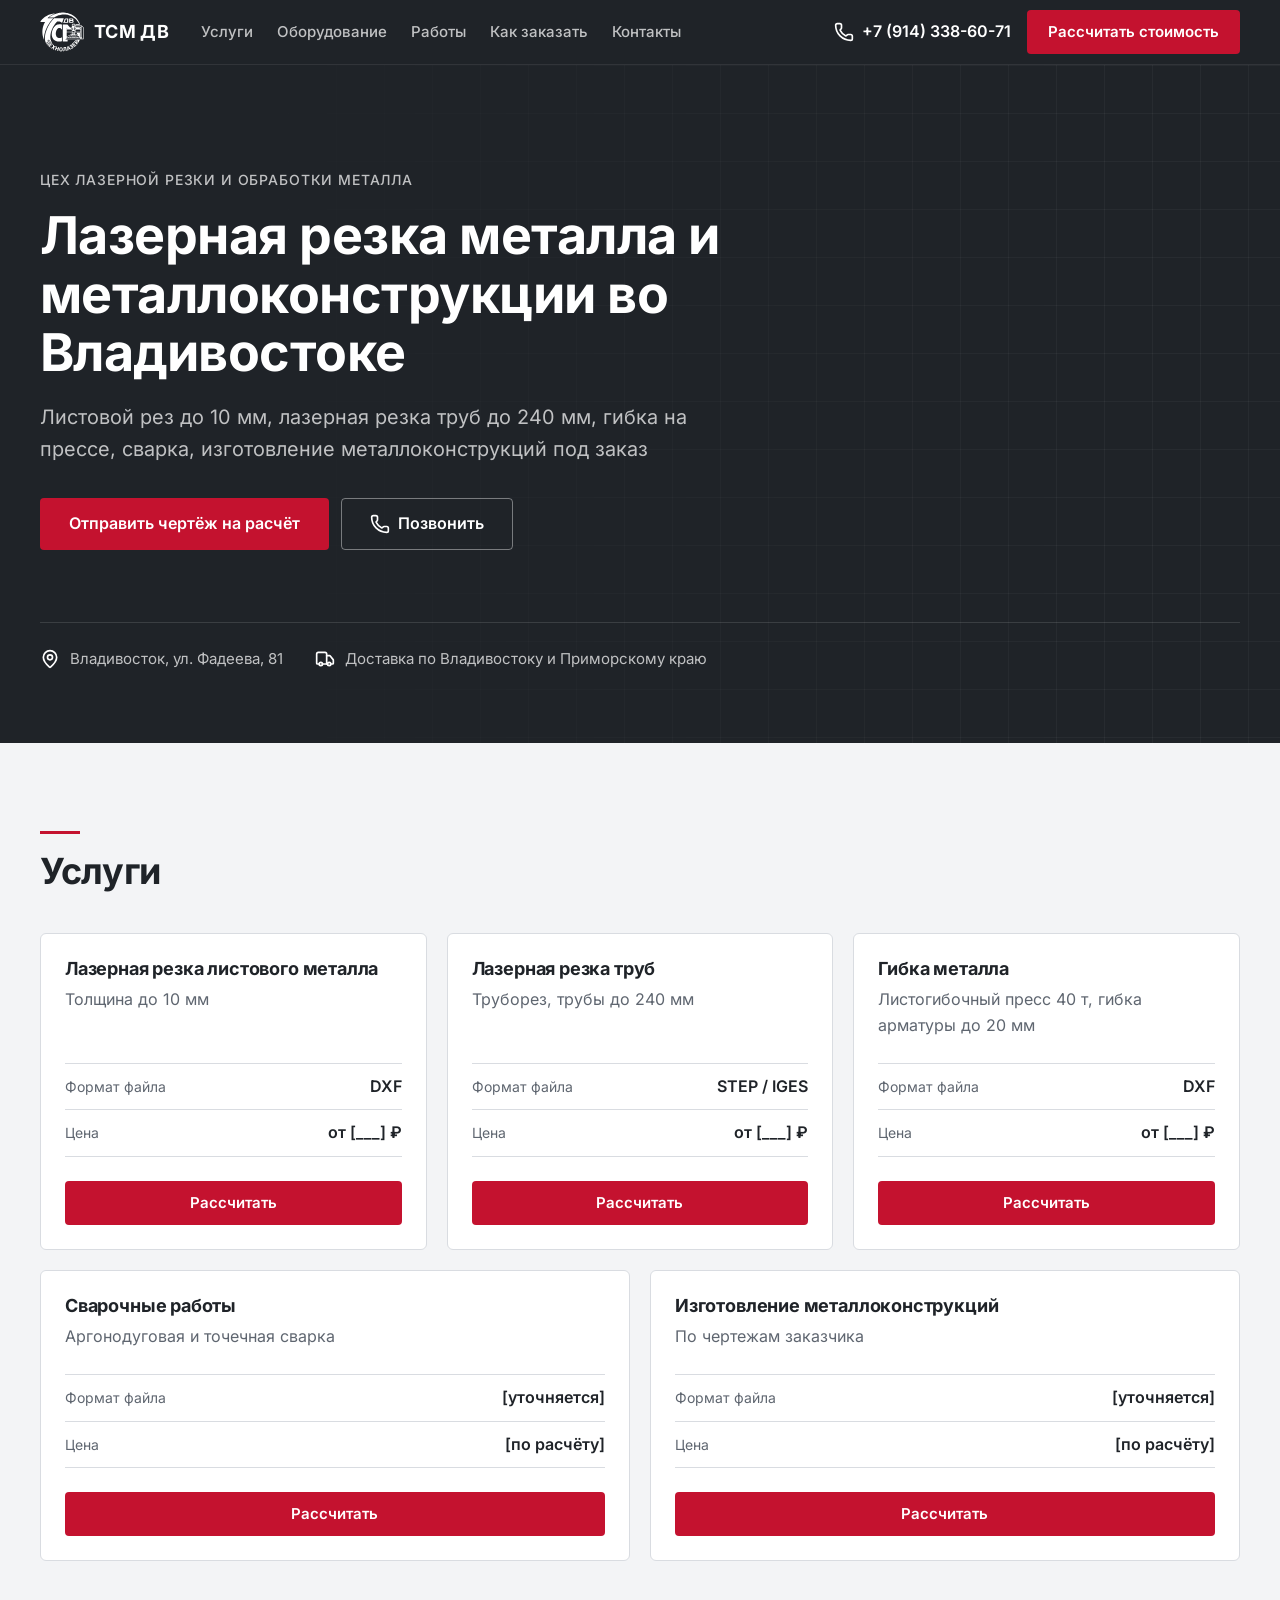
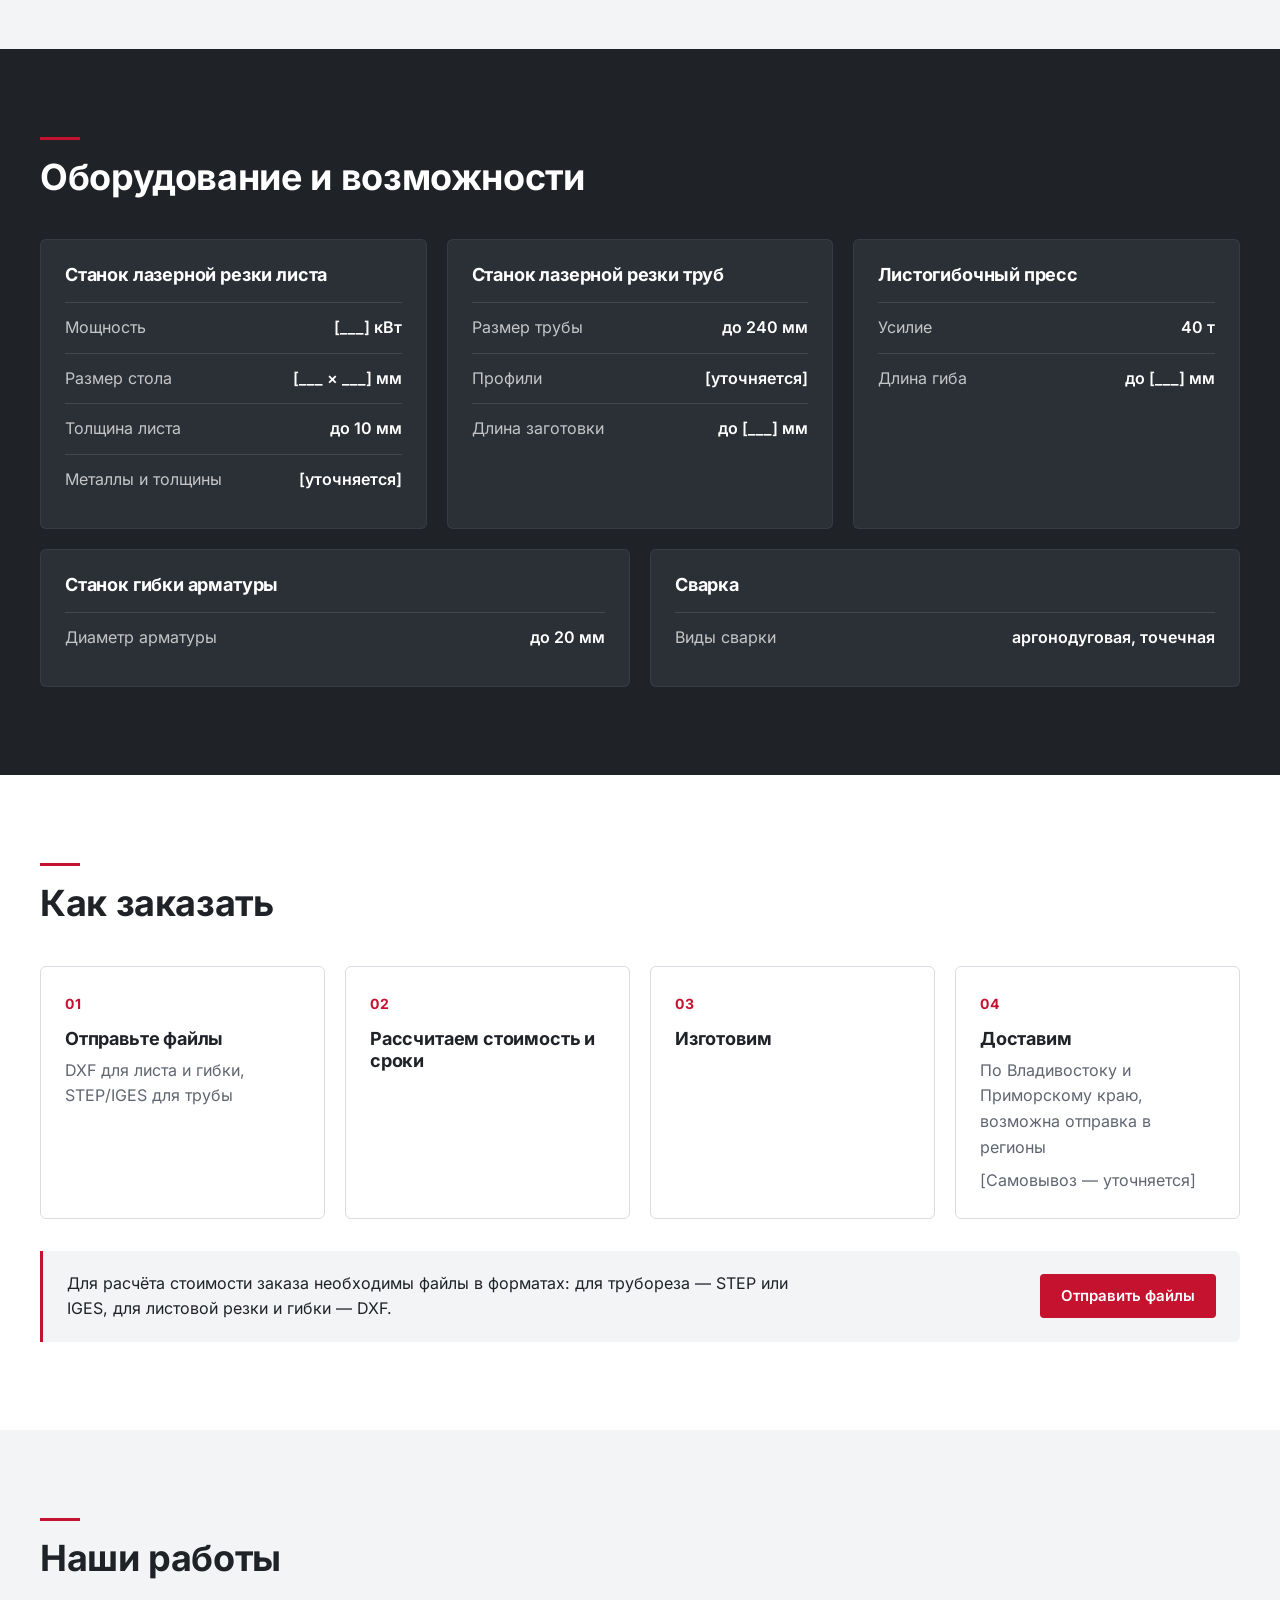
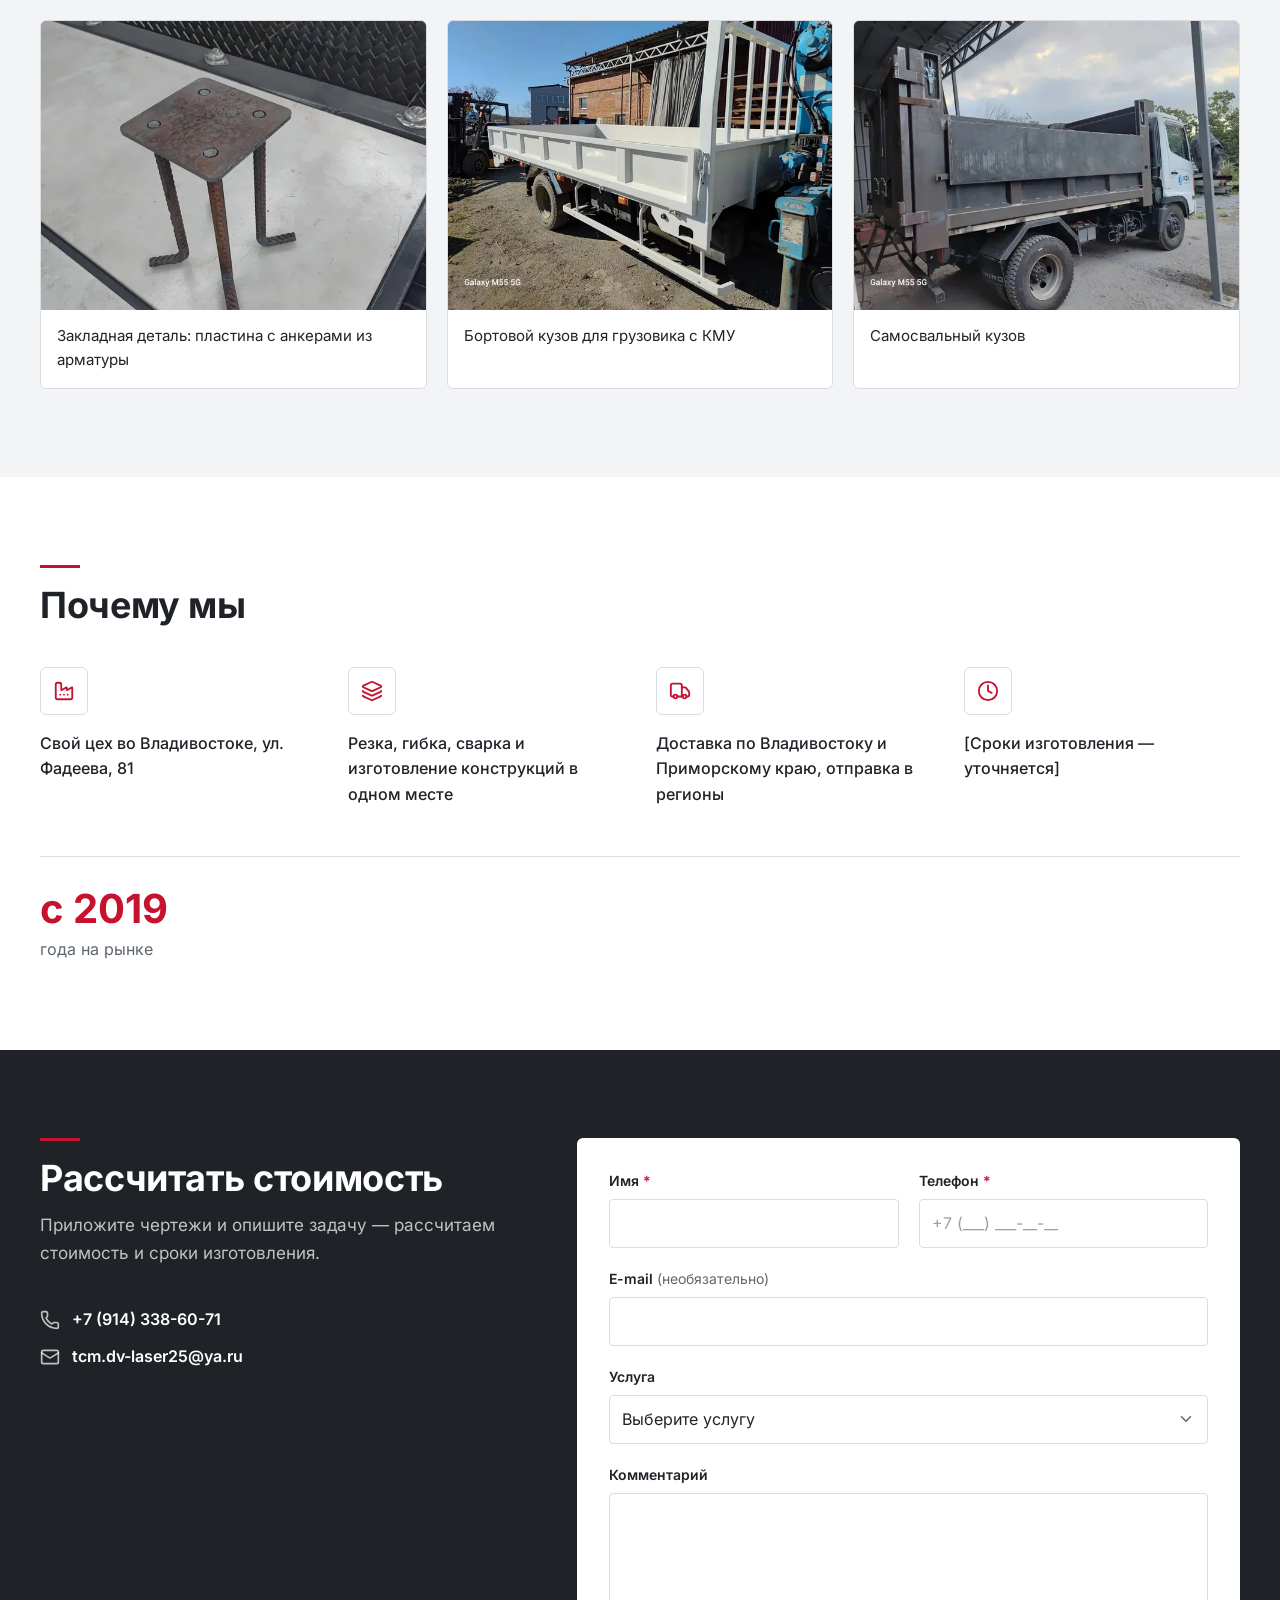
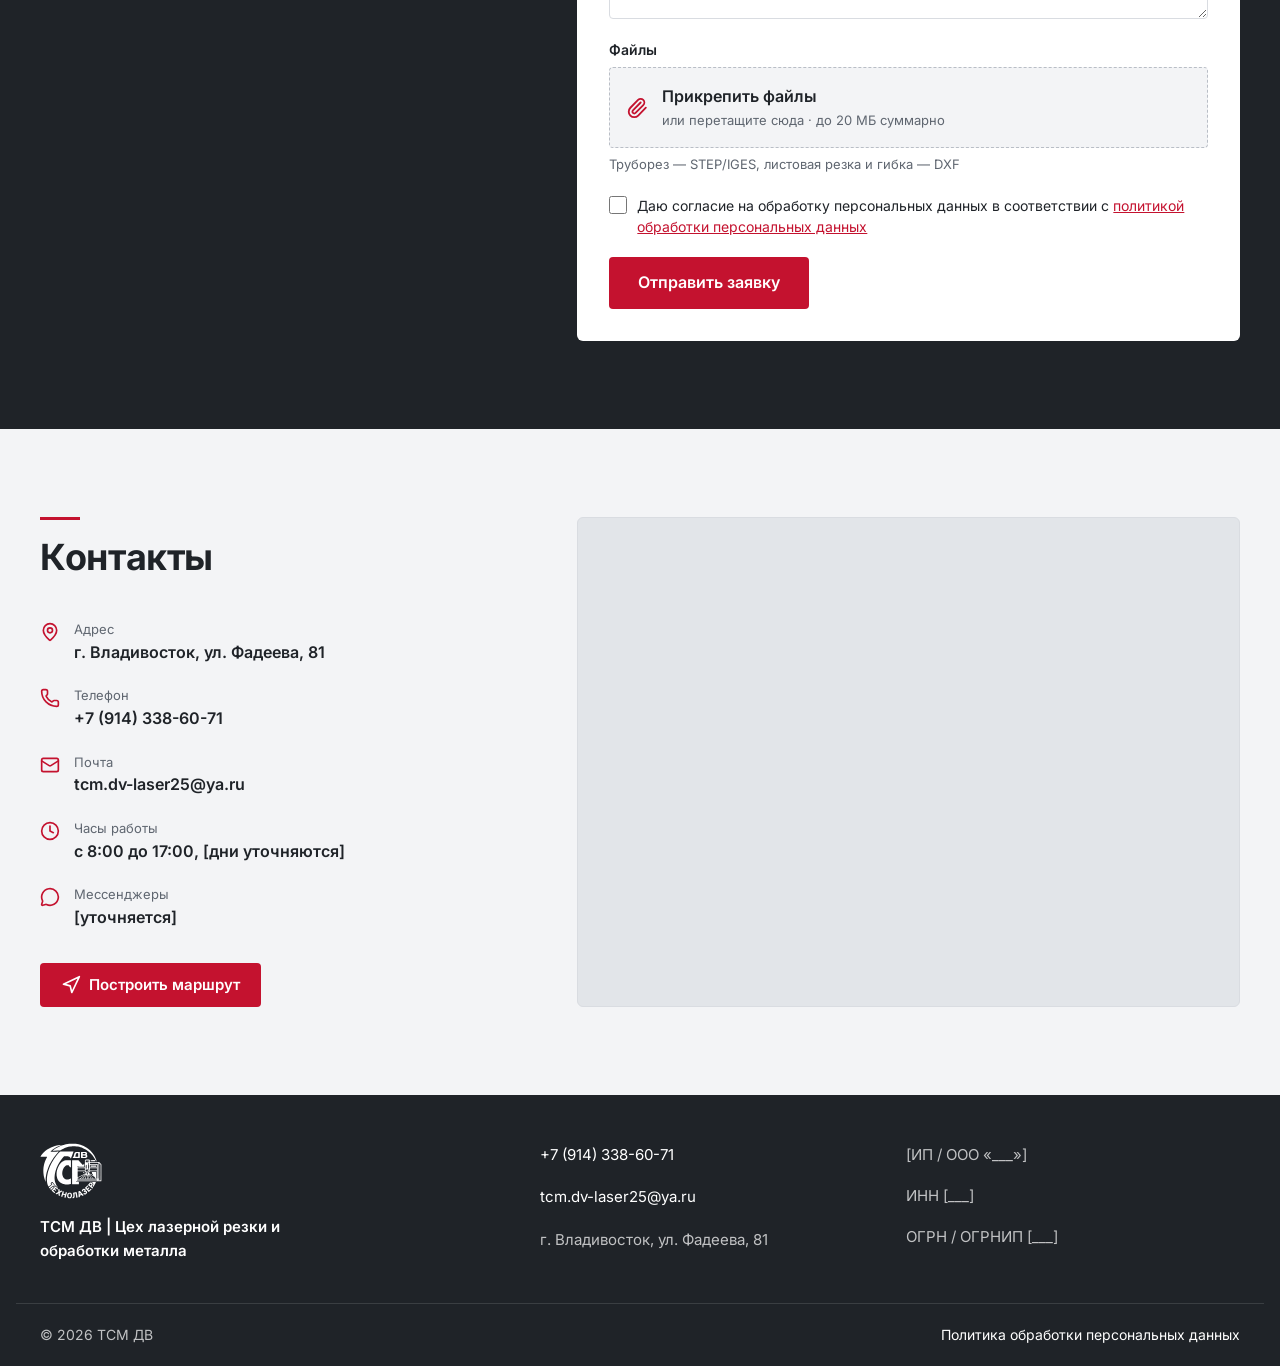
==== commit c5df83e9: "Данные заказчика: оборудование, сварка, доставка по краю, с 2019 года - Услуги: добавлена карточка «" ====
--- a/index.html
+++ b/index.html
@@ -4,8 +4,10 @@
   <meta charset="utf-8">
   <meta name="viewport" content="width=device-width, initial-scale=1">
   <title>Лазерная резка металла во Владивостоке — ТСМ ДВ</title>
-  <meta name="description" content="Лазерная резка листового металла до 10 мм и труб, гибка, изготовление металлоконструкций во Владивостоке. Расчёт по чертежам DXF, STEP, IGES.">
+  <meta name="description" content="Лазерная резка листового металла до 10 мм и труб, гибка, сварка, изготовление металлоконструкций во Владивостоке. Расчёт по чертежам DXF, STEP, IGES.">
   <meta name="theme-color" content="#1F2328">
+  <!-- TODO(#6) Черновик на GitHub Pages закрыт от поисковиков. Убрать эту строку при запуске на своём домене -->
+  <meta name="robots" content="noindex, nofollow">
 
   <!-- TODO(#6) Подставить домен в canonical, og:url и og:image -->
   <link rel="canonical" href="https://[домен]/">
@@ -13,7 +15,7 @@
   <meta property="og:locale" content="ru_RU">
   <meta property="og:site_name" content="ТСМ ДВ">
   <meta property="og:title" content="Лазерная резка металла во Владивостоке — ТСМ ДВ">
-  <meta property="og:description" content="Листовой рез до 10 мм, лазерная резка труб, гибка на прессе, изготовление металлоконструкций под заказ.">
+  <meta property="og:description" content="Листовой рез до 10 мм, лазерная резка труб до 240 мм, гибка на прессе, сварка, изготовление металлоконструкций под заказ.">
   <meta property="og:url" content="https://[домен]/">
   <meta property="og:image" content="https://[домен]/assets/og-image.jpg">
   <meta property="og:image:width" content="1200">
@@ -36,7 +38,8 @@
     "@context": "https://schema.org",
     "@type": "LocalBusiness",
     "name": "ТСМ ДВ",
-    "description": "Цех лазерной резки и обработки металла: листовая лазерная резка до 10 мм, лазерная резка труб, гибка, изготовление металлоконструкций.",
+    "description": "Цех лазерной резки и обработки металла: листовая лазерная резка до 10 мм, лазерная резка труб до 240 мм, гибка листа и арматуры, аргонодуговая и точечная сварка, изготовление металлоконструкций.",
+    "foundingDate": "2019",
     "telephone": "+7-914-338-60-71",
     "email": "tcm.dv-laser25@ya.ru",
     "address": {
@@ -46,7 +49,7 @@
       "addressRegion": "Приморский край",
       "addressCountry": "RU"
     },
-    "areaServed": "Владивосток"
+    "areaServed": ["Владивосток", "Приморский край"]
   }
   </script>
 </head>
@@ -116,7 +119,7 @@
       <div class="container hero__inner">
         <p class="hero__eyebrow">Цех лазерной резки и обработки металла</p>
         <h1 class="hero__title" id="hero-title">Лазерная резка металла и металлоконструкции во Владивостоке</h1>
-        <p class="hero__lead">Листовой рез до 10 мм, лазерная резка труб, гибка на прессе, изготовление металлоконструкций под заказ</p>
+        <p class="hero__lead">Листовой рез до 10 мм, лазерная резка труб до 240 мм, гибка на прессе, сварка, изготовление металлоконструкций под заказ</p>
         <div class="hero__actions">
           <a class="btn btn--primary btn--lg" href="#order">Отправить чертёж на расчёт</a>
           <a class="btn btn--ghost btn--lg" href="tel:+79143386071">
@@ -131,7 +134,7 @@
           </li>
           <li>
             <svg class="icon" aria-hidden="true"><use href="#i-truck"/></svg>
-            Доставка по Владивостоку
+            Доставка по Владивостоку и Приморскому краю
           </li>
         </ul>
       </div>
@@ -158,7 +161,7 @@
 
           <article class="card service">
             <h3 class="service__title">Лазерная резка труб</h3>
-            <p class="service__desc">Труборез</p>
+            <p class="service__desc">Труборез, трубы до 240 мм</p>
             <dl class="service__meta">
               <div><dt>Формат файла</dt><dd>STEP / IGES</dd></div>
               <!-- TODO(#3) -->
@@ -169,13 +172,25 @@
 
           <article class="card service">
             <h3 class="service__title">Гибка металла</h3>
-            <p class="service__desc">Листогибочный пресс</p>
+            <p class="service__desc">Листогибочный пресс 40 т, гибка арматуры до 20 мм</p>
             <dl class="service__meta">
               <div><dt>Формат файла</dt><dd>DXF</dd></div>
               <!-- TODO(#3) -->
               <div><dt>Цена</dt><dd>от [___] ₽</dd></div>
             </dl>
             <a class="btn btn--primary service__btn" href="#order" data-service="Гибка металла">Рассчитать</a>
+          </article>
+
+          <article class="card service">
+            <h3 class="service__title">Сварочные работы</h3>
+            <p class="service__desc">Аргонодуговая и точечная сварка</p>
+            <dl class="service__meta">
+              <!-- TODO(#8) -->
+              <div><dt>Формат файла</dt><dd>[уточняется]</dd></div>
+              <!-- TODO(#3) -->
+              <div><dt>Цена</dt><dd>[по расчёту]</dd></div>
+            </dl>
+            <a class="btn btn--primary service__btn" href="#order" data-service="Сварочные работы">Рассчитать</a>
           </article>
 
           <article class="card service">
@@ -193,7 +208,7 @@
       </div>
     </section>
 
-    <!-- 4.4 Оборудование и возможности. TODO(#2) Все характеристики — заглушки -->
+    <!-- 4.4 Оборудование и возможности. TODO(#2) Часть характеристик — заглушки -->
     <section class="section section--dark" id="equipment" aria-labelledby="equipment-title">
       <div class="container">
         <div class="section__head">
@@ -202,7 +217,7 @@
 
         <div class="equipment">
           <article class="spec-card">
-            <h3 class="spec-card__title">Лазерный станок</h3>
+            <h3 class="spec-card__title">Станок лазерной резки листа</h3>
             <dl class="spec-list">
               <!-- TODO(#2) -->
               <div><dt>Мощность</dt><dd>[___] кВт</dd></div>
@@ -213,10 +228,10 @@
           </article>
 
           <article class="spec-card">
-            <h3 class="spec-card__title">Труборез</h3>
+            <h3 class="spec-card__title">Станок лазерной резки труб</h3>
             <dl class="spec-list">
+              <div><dt>Размер трубы</dt><dd>до 240 мм</dd></div>
               <!-- TODO(#2) -->
-              <div><dt>Диаметр труб</dt><dd>[___–___] мм</dd></div>
               <div><dt>Профили</dt><dd>[уточняется]</dd></div>
               <div><dt>Длина заготовки</dt><dd>до [___] мм</dd></div>
             </dl>
@@ -225,9 +240,23 @@
           <article class="spec-card">
             <h3 class="spec-card__title">Листогибочный пресс</h3>
             <dl class="spec-list">
+              <div><dt>Усилие</dt><dd>40 т</dd></div>
               <!-- TODO(#2) -->
-              <div><dt>Усилие</dt><dd>[___] т</dd></div>
               <div><dt>Длина гиба</dt><dd>до [___] мм</dd></div>
+            </dl>
+          </article>
+
+          <article class="spec-card">
+            <h3 class="spec-card__title">Станок гибки арматуры</h3>
+            <dl class="spec-list">
+              <div><dt>Диаметр арматуры</dt><dd>до 20 мм</dd></div>
+            </dl>
+          </article>
+
+          <article class="spec-card">
+            <h3 class="spec-card__title">Сварка</h3>
+            <dl class="spec-list">
+              <div><dt>Виды сварки</dt><dd>аргонодуговая, точечная</dd></div>
             </dl>
           </article>
         </div>
@@ -257,7 +286,8 @@
           </li>
           <li class="step">
             <span class="step__num" aria-hidden="true">04</span>
-            <h3 class="step__title">Доставка по Владивостоку</h3>
+            <h3 class="step__title">Доставим</h3>
+            <p class="step__text">По Владивостоку и Приморскому краю, возможна отправка в регионы</p>
             <!-- TODO(#9) -->
             <p class="step__text">[Самовывоз — уточняется]</p>
           </li>
@@ -334,11 +364,11 @@
           </li>
           <li class="feature">
             <span class="feature__icon"><svg class="icon" aria-hidden="true"><use href="#i-layers"/></svg></span>
-            <p class="feature__text">Резка, гибка и изготовление конструкций в одном месте</p>
+            <p class="feature__text">Резка, гибка, сварка и изготовление конструкций в одном месте</p>
           </li>
           <li class="feature">
             <span class="feature__icon"><svg class="icon" aria-hidden="true"><use href="#i-truck"/></svg></span>
-            <p class="feature__text">Доставка по Владивостоку</p>
+            <p class="feature__text">Доставка по Владивостоку и Приморскому краю, отправка в регионы</p>
           </li>
           <li class="feature">
             <span class="feature__icon"><svg class="icon" aria-hidden="true"><use href="#i-clock"/></svg></span>
@@ -347,11 +377,10 @@
           </li>
         </ul>
 
-        <!-- TODO(#4) Блок цифр скрыт, пока нет данных. Чтобы показать — убрать атрибут hidden -->
-        <div class="stats" hidden>
+        <div class="stats">
           <div class="stat">
-            <span class="stat__value">[___]</span>
-            <span class="stat__label">лет на рынке</span>
+            <span class="stat__value">с 2019</span>
+            <span class="stat__label">года на рынке</span>
           </div>
         </div>
       </div>
@@ -404,6 +433,7 @@
               <option>Лазерная резка листового металла</option>
               <option>Лазерная резка труб</option>
               <option>Гибка металла</option>
+              <option>Сварочные работы</option>
               <option>Изготовление металлоконструкций</option>
               <option>Другое</option>
             </select>
--- a/css/style.css
+++ b/css/style.css
@@ -460,9 +460,18 @@
 
 @media (min-width: 640px) {
   .services { grid-template-columns: repeat(2, 1fr); gap: 20px; }
-}
+  /* Нечётная последняя карточка — на всю ширину, чтобы ряд не обрывался */
+  .service:last-child:nth-child(odd) { grid-column: 1 / -1; }
+}
+/* По 3 карточки в ряд на сетке из 6 колонок. Если в последнем ряду
+   остаётся 2 карточки — они делят его пополам, если 1 — занимает весь ряд */
 @media (min-width: 1080px) {
-  .services { grid-template-columns: repeat(4, 1fr); }
+  .services { grid-template-columns: repeat(6, 1fr); }
+  .service,
+  .service:last-child:nth-child(odd) { grid-column: span 2; }
+  .service:nth-last-child(2):nth-child(3n+1),
+  .service:last-child:nth-child(3n+2) { grid-column: span 3; }
+  .service:last-child:nth-child(3n+1) { grid-column: 1 / -1; }
 }
 
 /* ---------- Оборудование ---------- */
@@ -488,8 +497,13 @@
 .spec-list dt { color: var(--on-dark-muted); }
 .spec-list dd { margin: 0; font-weight: 600; text-align: right; }
 
-@media (min-width: 768px) {
-  .equipment { grid-template-columns: repeat(3, 1fr); gap: 20px; }
+/* Та же сетка, что у услуг: по 3 в ряд, неполный последний ряд растягивается */
+@media (min-width: 768px) {
+  .equipment { grid-template-columns: repeat(6, 1fr); gap: 20px; }
+  .spec-card { grid-column: span 2; }
+  .spec-card:nth-last-child(2):nth-child(3n+1),
+  .spec-card:last-child:nth-child(3n+2) { grid-column: span 3; }
+  .spec-card:last-child:nth-child(3n+1) { grid-column: 1 / -1; }
 }
 
 /* ---------- Как заказать ---------- */
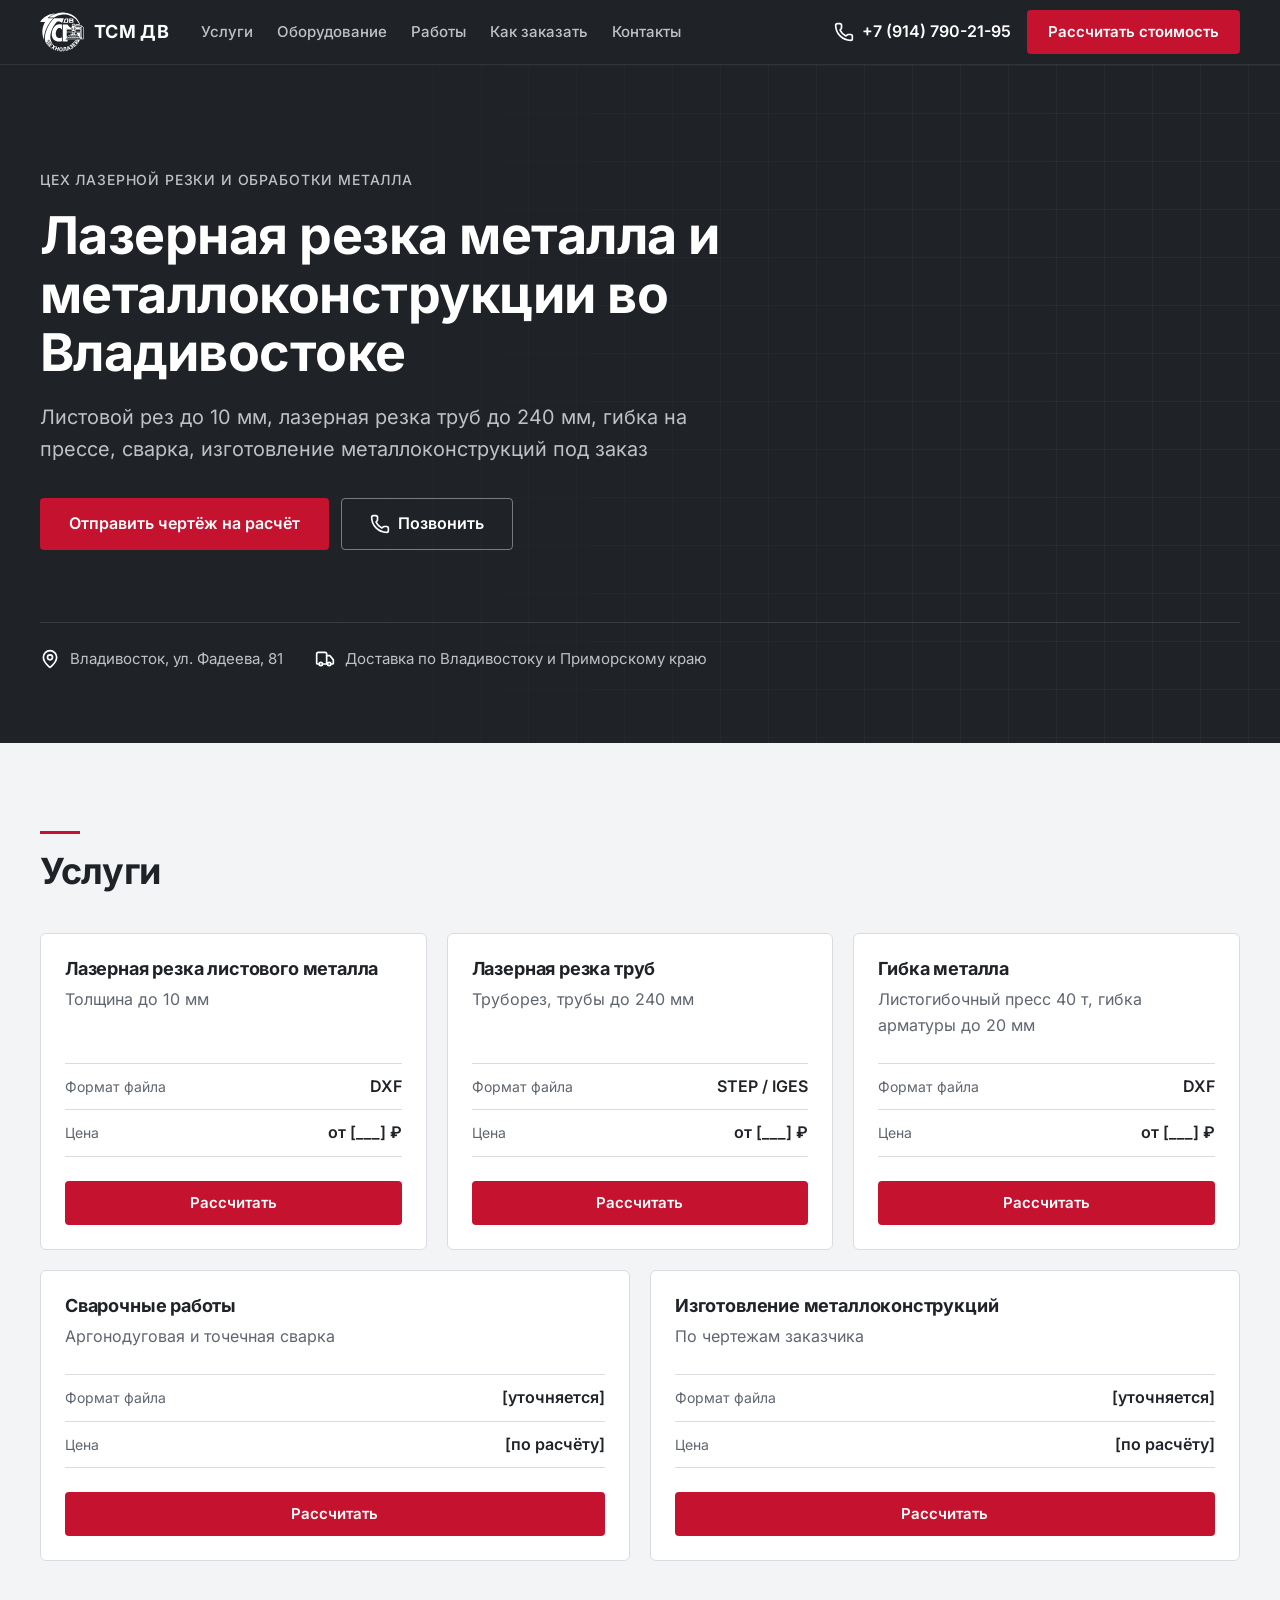
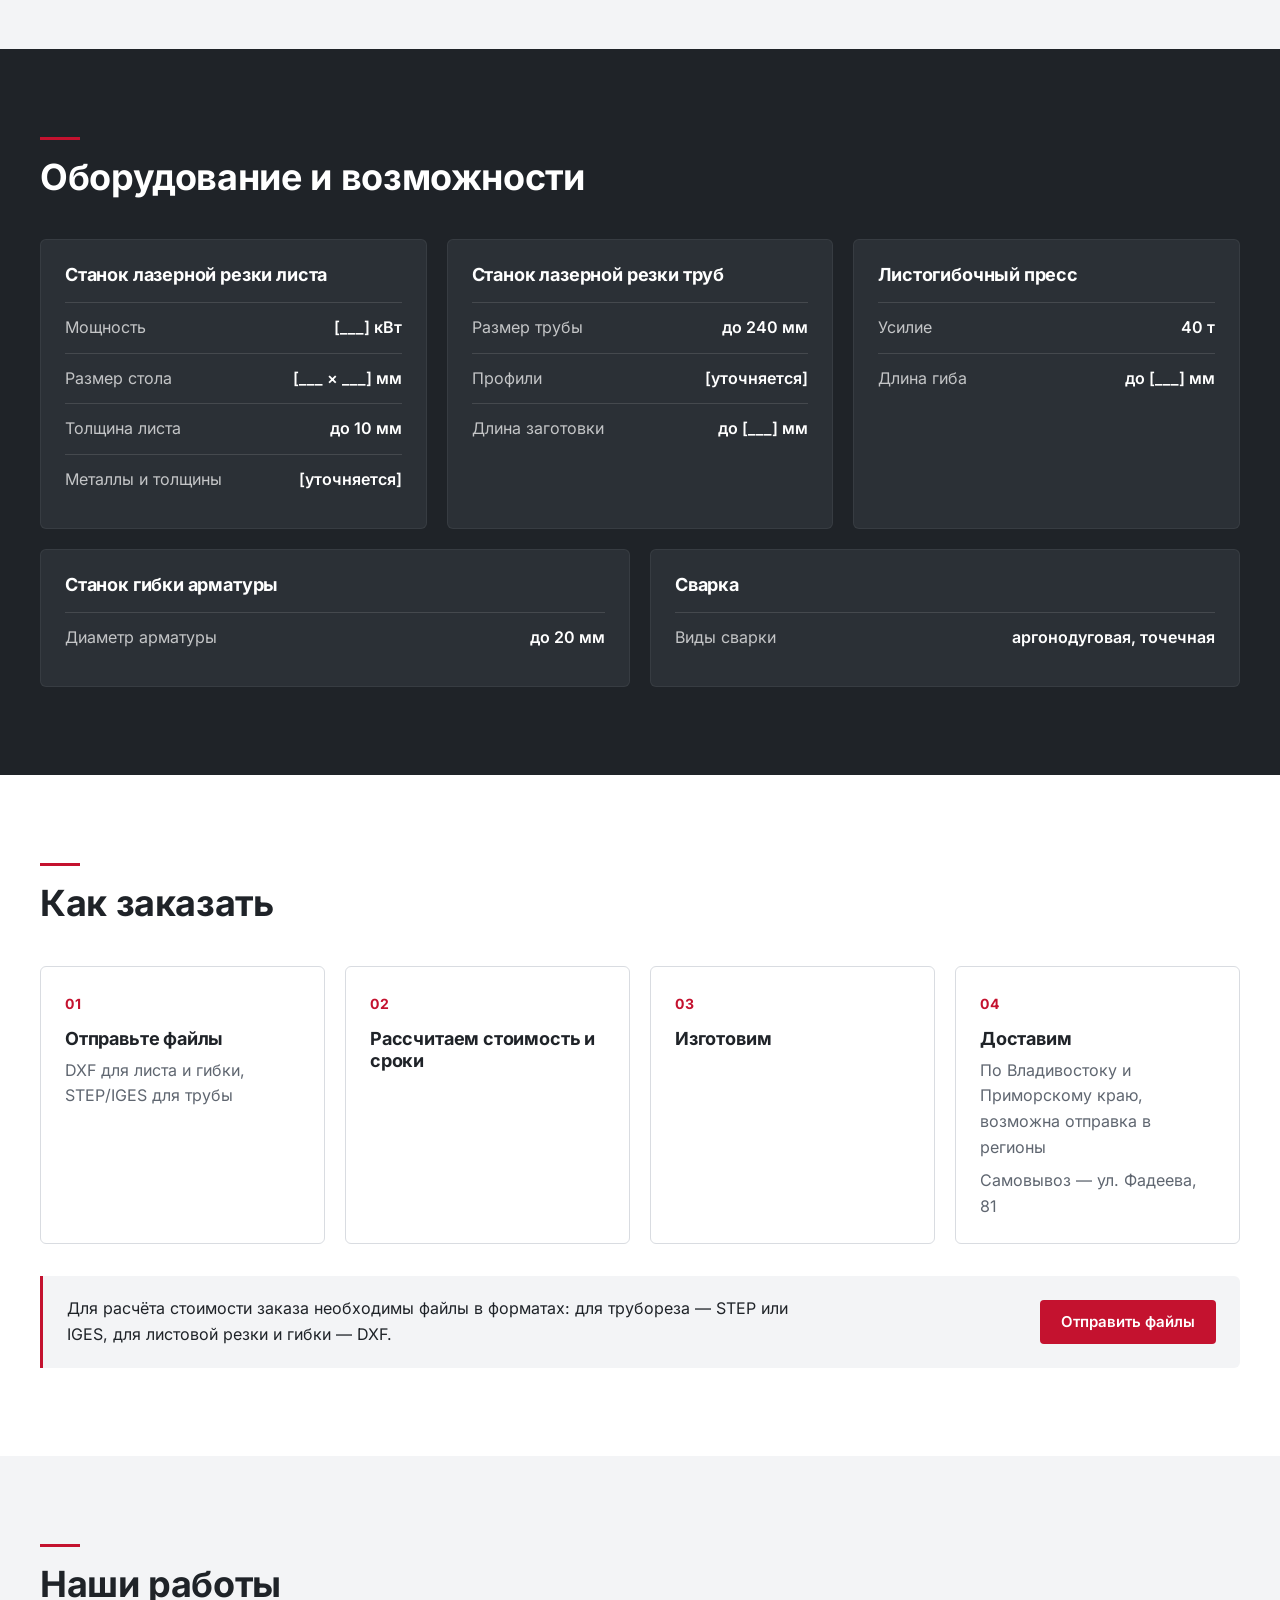
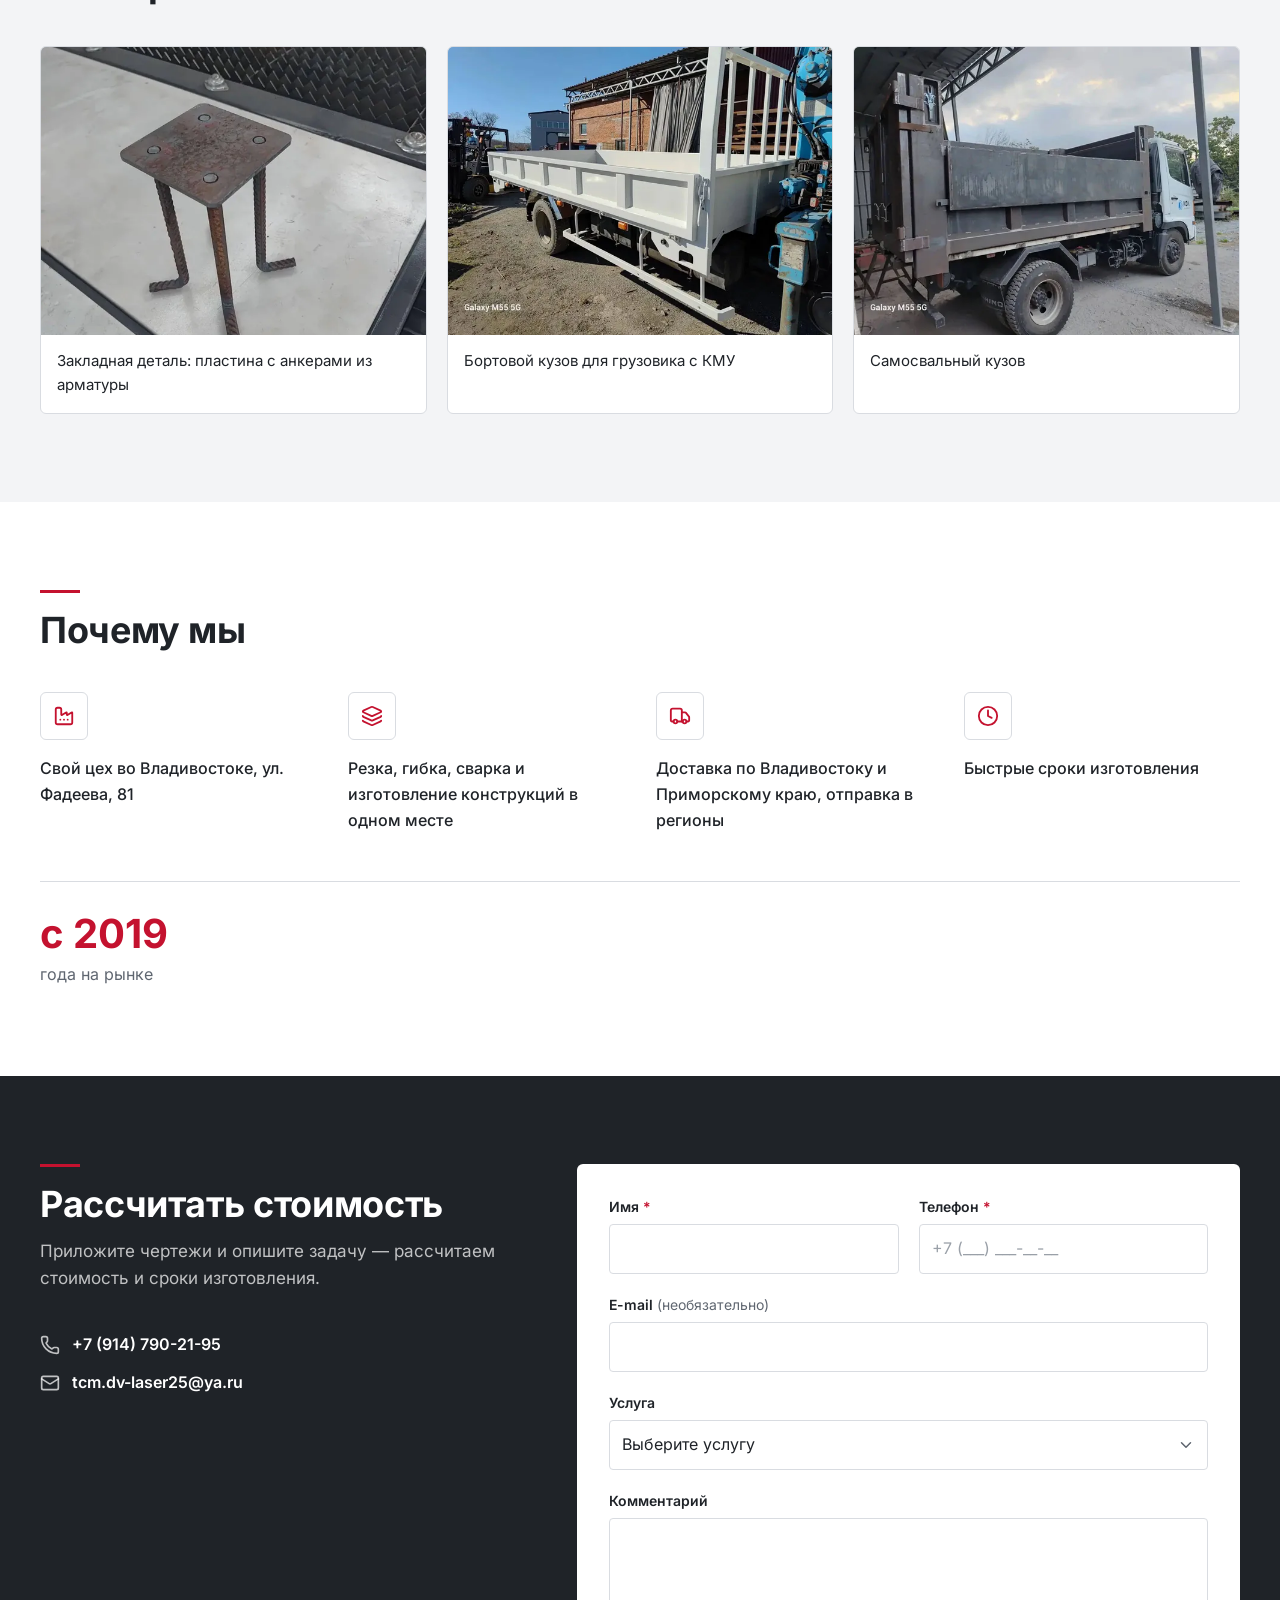
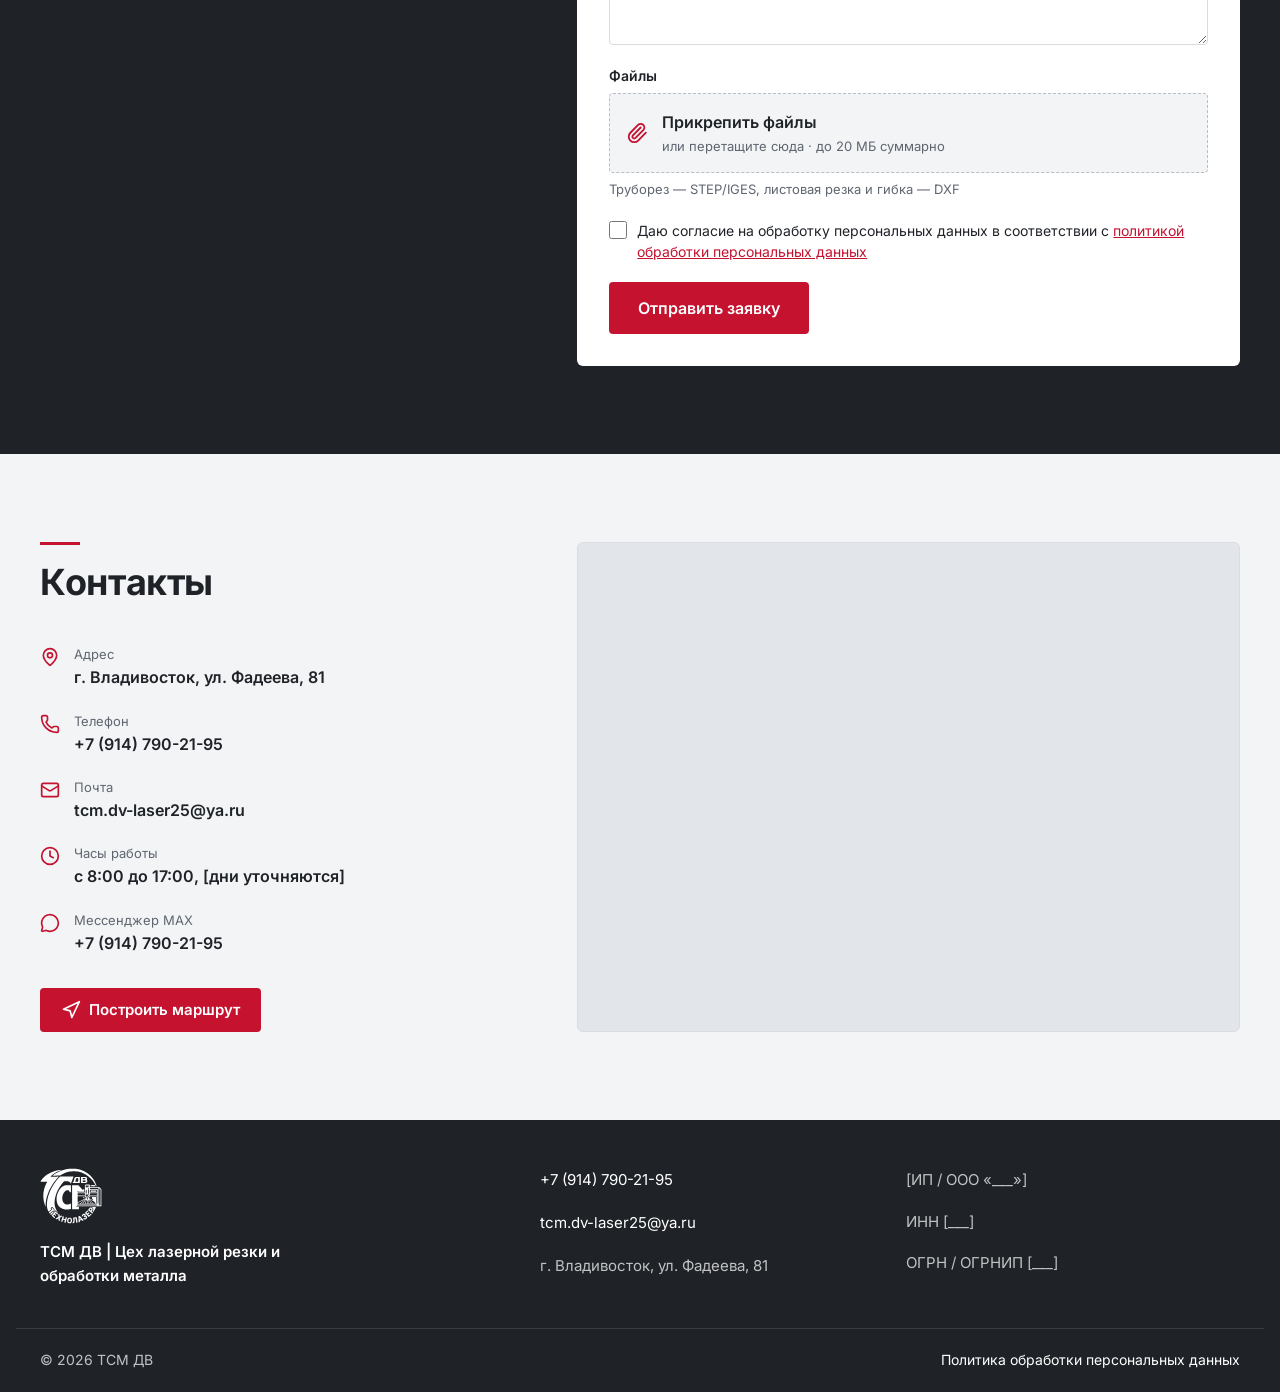
==== commit ed64f93e: "Новый телефон, мессенджер MAX, самовывоз, сроки в «Почему мы» - Телефон +7 (914) 338-60-71 заменён н" ====
--- a/index.html
+++ b/index.html
@@ -40,7 +40,7 @@
     "name": "ТСМ ДВ",
     "description": "Цех лазерной резки и обработки металла: листовая лазерная резка до 10 мм, лазерная резка труб до 240 мм, гибка листа и арматуры, аргонодуговая и точечная сварка, изготовление металлоконструкций.",
     "foundingDate": "2019",
-    "telephone": "+7-914-338-60-71",
+    "telephone": "+7-914-790-21-95",
     "email": "tcm.dv-laser25@ya.ru",
     "address": {
       "@type": "PostalAddress",
@@ -92,16 +92,16 @@
           <li><a class="nav__link" href="#contacts">Контакты</a></li>
         </ul>
         <div class="nav__extra">
-          <a class="nav__phone" href="tel:+79143386071">+7 (914) 338-60-71</a>
+          <a class="nav__phone" href="tel:+79147902195">+7 (914) 790-21-95</a>
           <a class="btn btn--primary btn--lg" href="#order">Рассчитать стоимость</a>
         </div>
       </nav>
 
       <div class="header__actions">
-        <!-- TODO(#13) Мессенджеры: иконки-ссылки на Telegram / WhatsApp / MAX -->
-        <a class="header__phone" href="tel:+79143386071" aria-label="Позвонить: +7 (914) 338-60-71">
+        <!-- TODO(#13) Иконка-ссылка на MAX — когда будет ссылка на профиль -->
+        <a class="header__phone" href="tel:+79147902195" aria-label="Позвонить: +7 (914) 790-21-95">
           <svg class="icon" aria-hidden="true"><use href="#i-phone"/></svg>
-          <span class="header__phone-text">+7 (914) 338-60-71</span>
+          <span class="header__phone-text">+7 (914) 790-21-95</span>
         </a>
         <a class="btn btn--primary header__cta" href="#order">Рассчитать стоимость</a>
         <button class="burger" type="button" aria-expanded="false" aria-controls="nav" aria-label="Открыть меню">
@@ -122,7 +122,7 @@
         <p class="hero__lead">Листовой рез до 10 мм, лазерная резка труб до 240 мм, гибка на прессе, сварка, изготовление металлоконструкций под заказ</p>
         <div class="hero__actions">
           <a class="btn btn--primary btn--lg" href="#order">Отправить чертёж на расчёт</a>
-          <a class="btn btn--ghost btn--lg" href="tel:+79143386071">
+          <a class="btn btn--ghost btn--lg" href="tel:+79147902195">
             <svg class="icon" aria-hidden="true"><use href="#i-phone"/></svg>
             Позвонить
           </a>
@@ -288,8 +288,7 @@
             <span class="step__num" aria-hidden="true">04</span>
             <h3 class="step__title">Доставим</h3>
             <p class="step__text">По Владивостоку и Приморскому краю, возможна отправка в регионы</p>
-            <!-- TODO(#9) -->
-            <p class="step__text">[Самовывоз — уточняется]</p>
+            <p class="step__text">Самовывоз — ул. Фадеева, 81</p>
           </li>
         </ol>
 
@@ -350,7 +349,7 @@
       </div>
     </section>
 
-    <!-- 4.7 Почему мы. TODO(#12) Тексты — черновик, ждут подтверждения -->
+    <!-- 4.7 Почему мы. TODO(#12) Пункты 1–3 — черновик, ждут подтверждения -->
     <section class="section" id="why" aria-labelledby="why-title">
       <div class="container">
         <div class="section__head">
@@ -372,8 +371,7 @@
           </li>
           <li class="feature">
             <span class="feature__icon"><svg class="icon" aria-hidden="true"><use href="#i-clock"/></svg></span>
-            <!-- TODO(#12) -->
-            <p class="feature__text">[Сроки изготовления — уточняется]</p>
+            <p class="feature__text">Быстрые сроки изготовления</p>
           </li>
         </ul>
 
@@ -397,7 +395,7 @@
           <ul class="order__contacts">
             <li>
               <svg class="icon" aria-hidden="true"><use href="#i-phone"/></svg>
-              <a href="tel:+79143386071">+7 (914) 338-60-71</a>
+              <a href="tel:+79147902195">+7 (914) 790-21-95</a>
             </li>
             <li>
               <svg class="icon" aria-hidden="true"><use href="#i-mail"/></svg>
@@ -500,7 +498,7 @@
               <svg class="icon" aria-hidden="true"><use href="#i-phone"/></svg>
               <div>
                 <span class="contact-list__label">Телефон</span>
-                <a class="contact-list__value" href="tel:+79143386071">+7 (914) 338-60-71</a>
+                <a class="contact-list__value" href="tel:+79147902195">+7 (914) 790-21-95</a>
               </div>
             </li>
             <li>
@@ -518,12 +516,13 @@
                 <span class="contact-list__value">с 8:00 до 17:00, [дни уточняются]</span>
               </div>
             </li>
-            <!-- TODO(#13) Мессенджеры: заменить заглушку ссылками -->
+            <!-- TODO(#13) Сделать номер ссылкой на профиль MAX (вида https://max.ru/u/…, берётся в приложении MAX).
+                 Формата ссылки на чат по номеру телефона у MAX не нашлось -->
             <li>
               <svg class="icon" aria-hidden="true"><use href="#i-message-circle"/></svg>
               <div>
-                <span class="contact-list__label">Мессенджеры</span>
-                <span class="contact-list__value">[уточняется]</span>
+                <span class="contact-list__label">Мессенджер MAX</span>
+                <span class="contact-list__value">+7 (914) 790-21-95</span>
               </div>
             </li>
           </ul>
@@ -549,7 +548,7 @@
         <p class="footer__name">ТСМ ДВ | Цех лазерной резки и обработки металла</p>
       </div>
       <ul class="footer__contacts">
-        <li><a href="tel:+79143386071">+7 (914) 338-60-71</a></li>
+        <li><a href="tel:+79147902195">+7 (914) 790-21-95</a></li>
         <li><a href="mailto:tcm.dv-laser25@ya.ru">tcm.dv-laser25@ya.ru</a></li>
         <li>г. Владивосток, ул. Фадеева, 81</li>
       </ul>
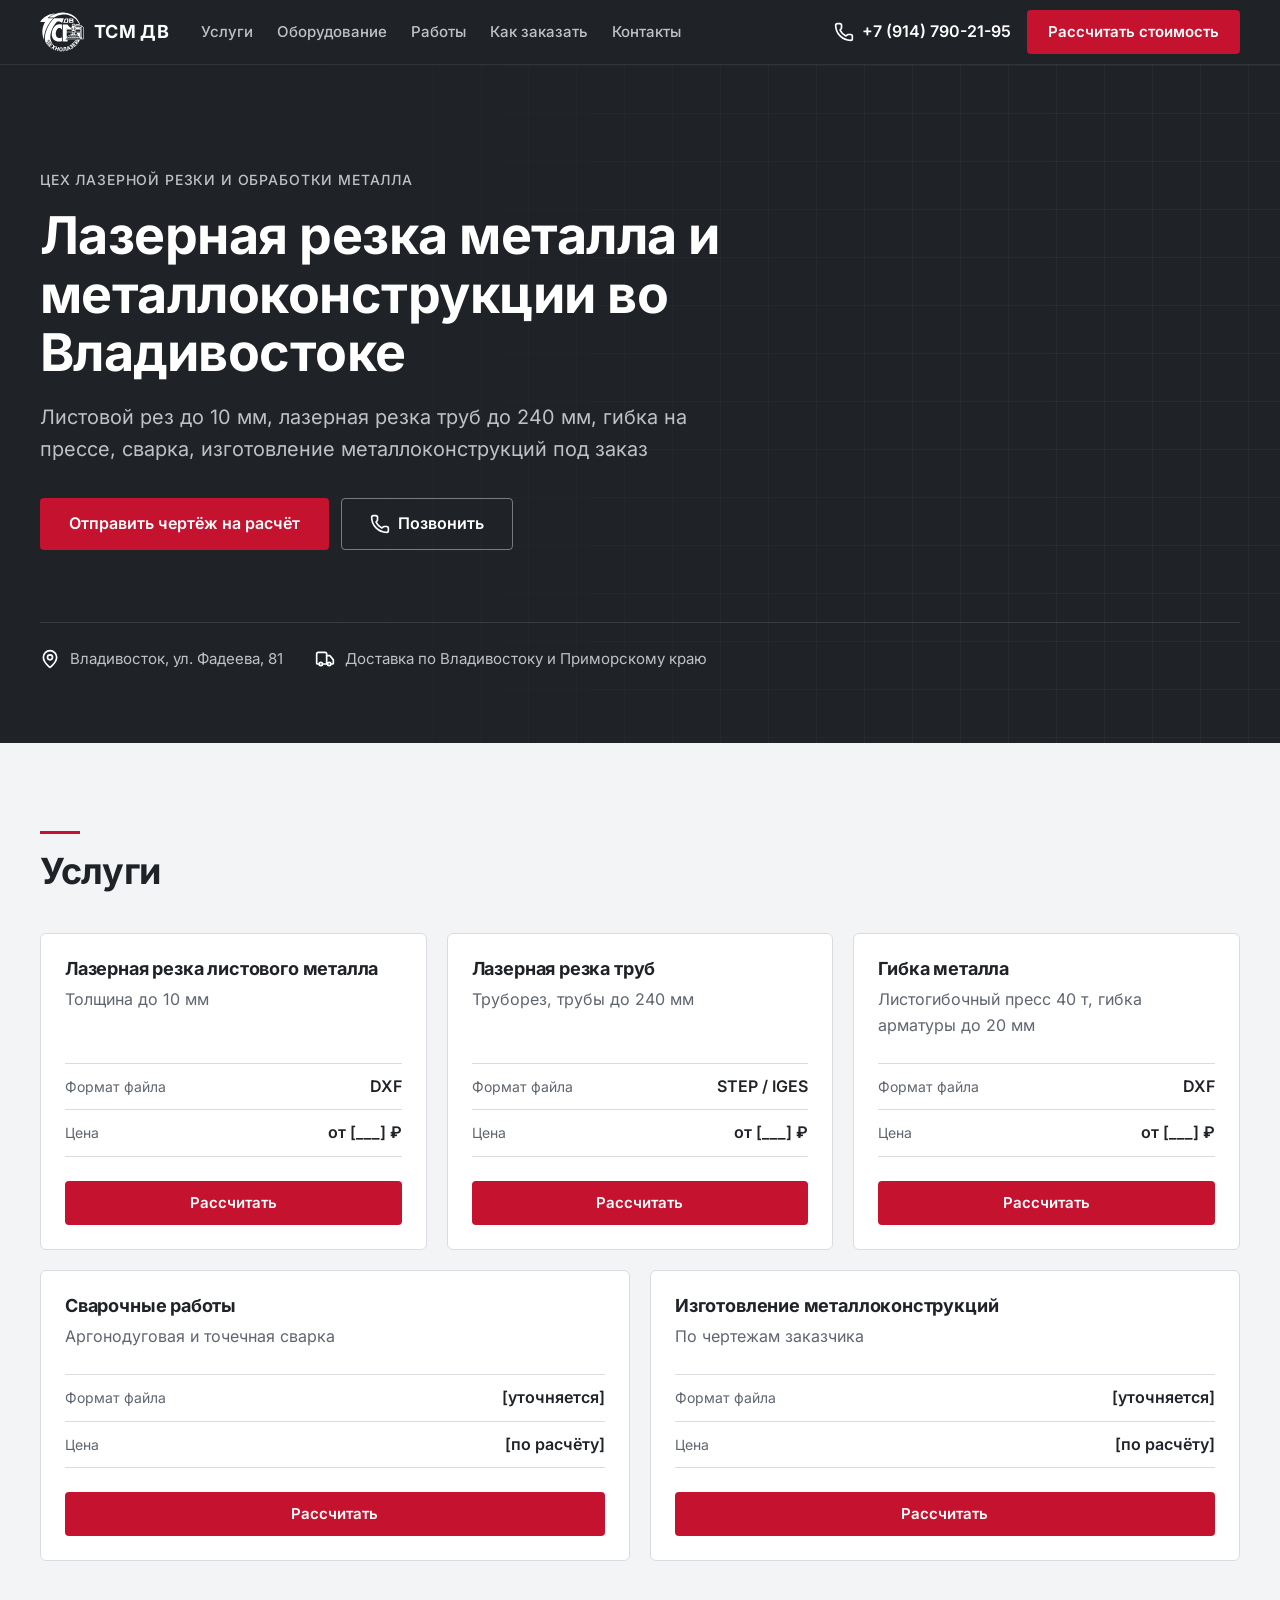
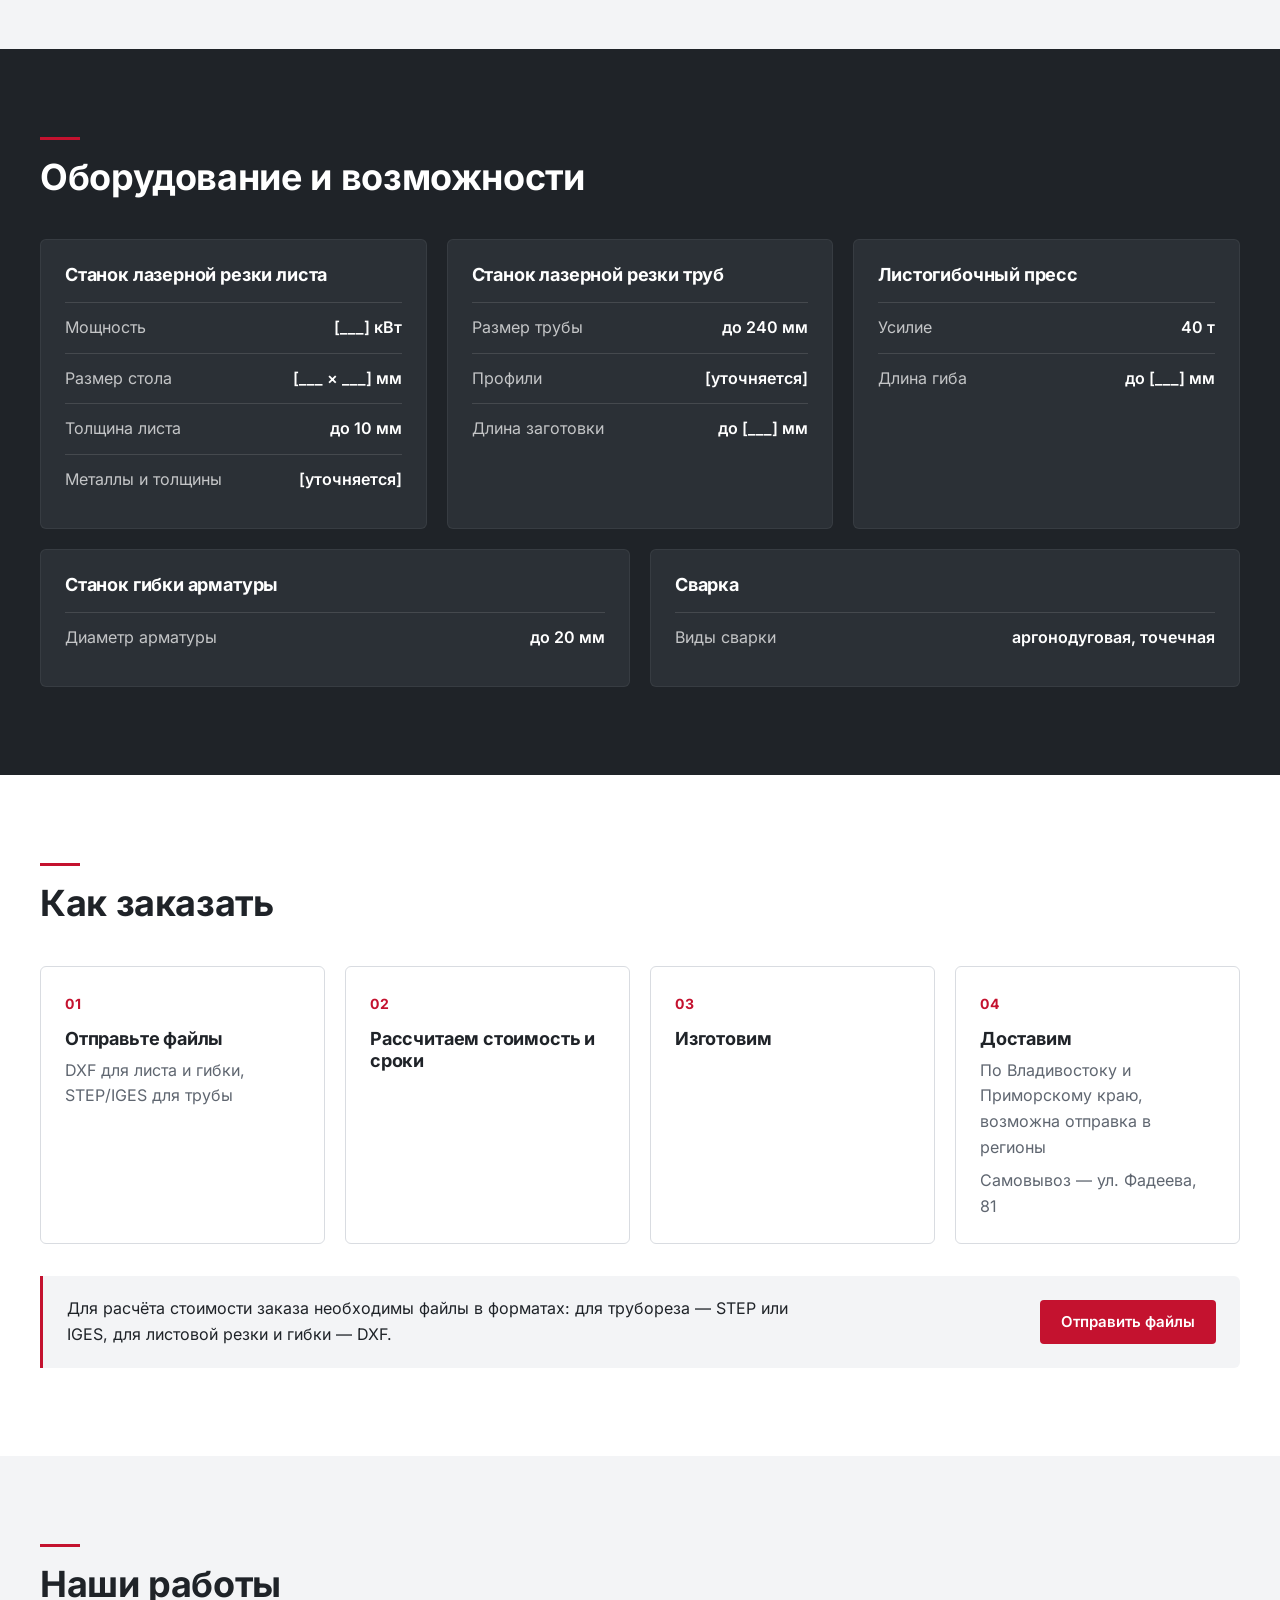
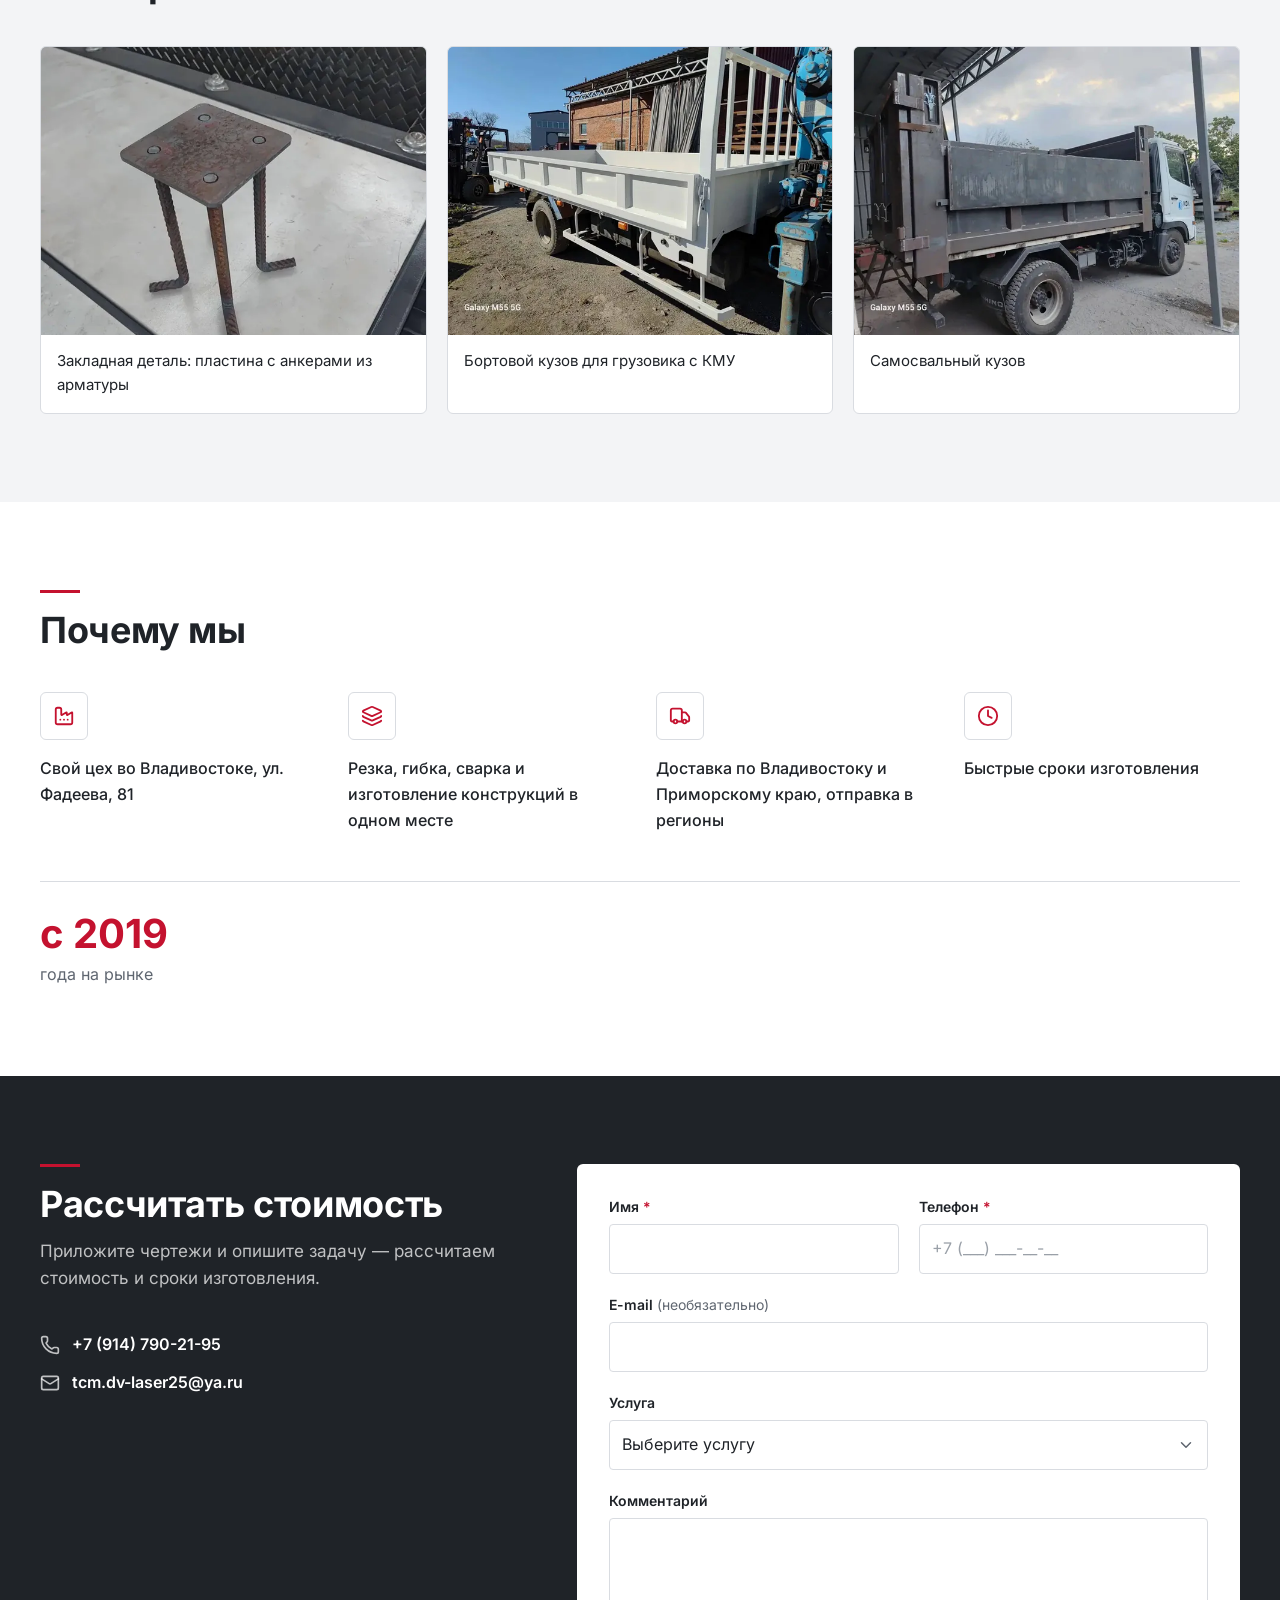
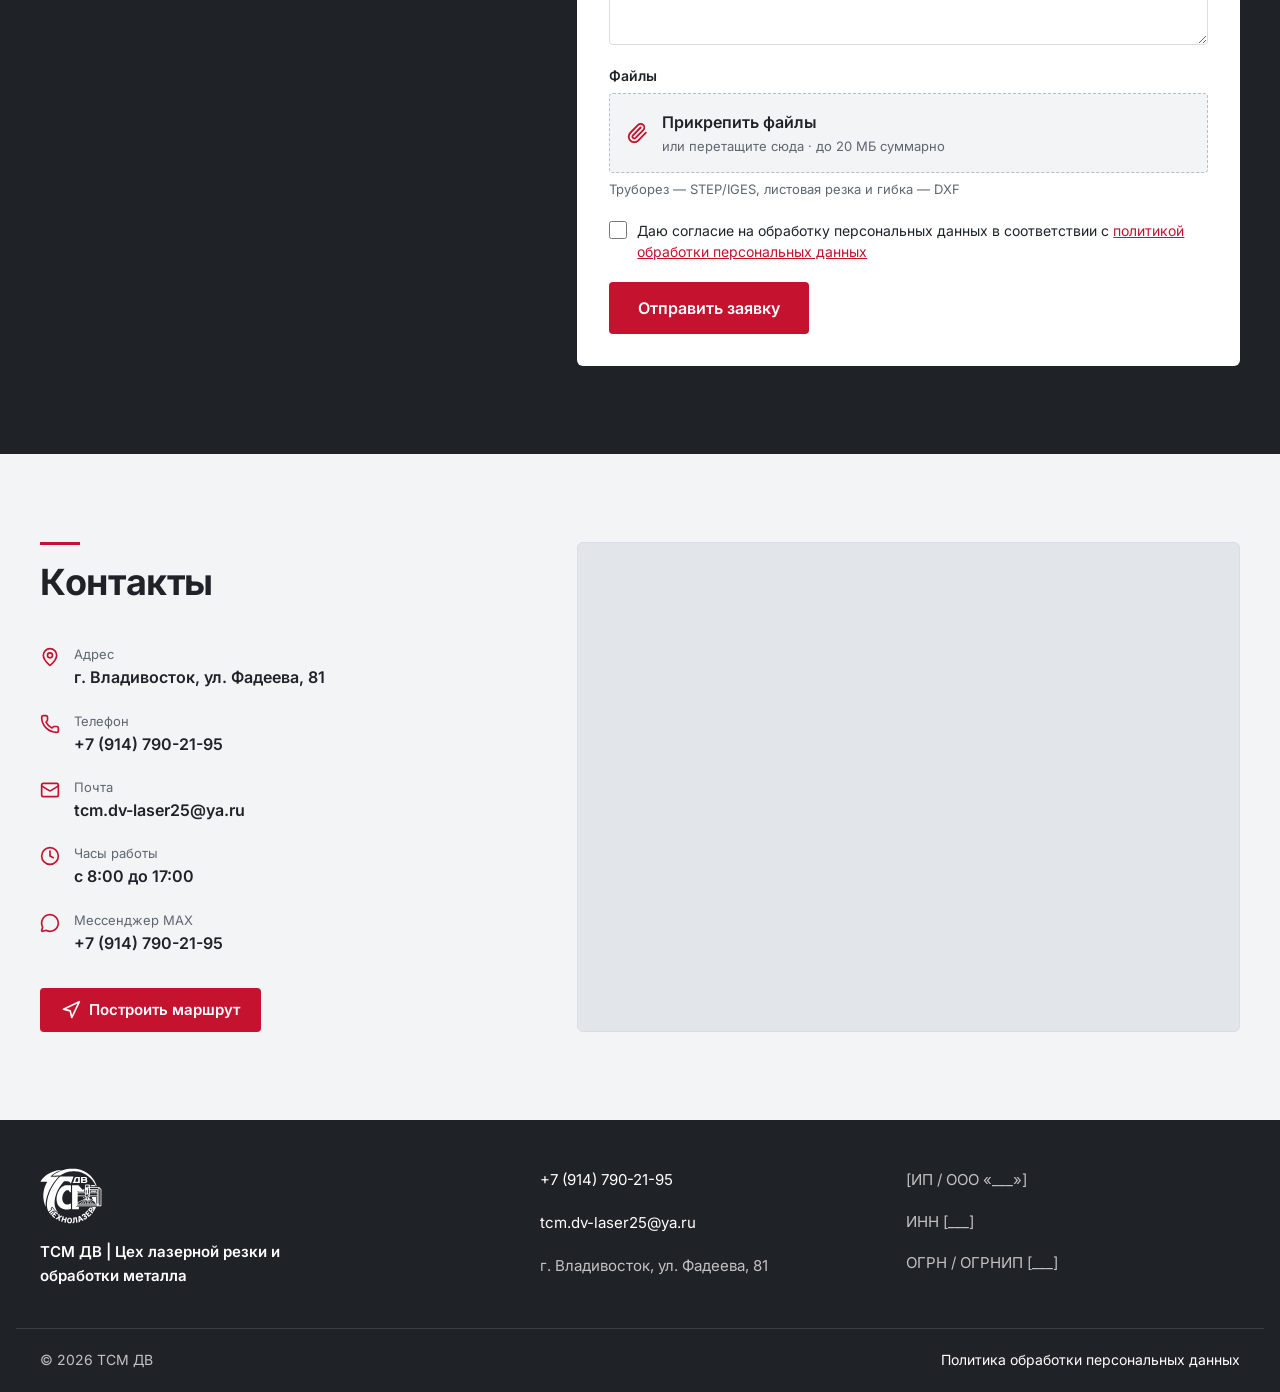
==== commit 547ae1b9: "Контакты: убрана пометка «[дни уточняются]» в часах работы Co-Authored-By: Claude Opus 5.5 <noreply@" ====
--- a/index.html
+++ b/index.html
@@ -512,8 +512,8 @@
               <svg class="icon" aria-hidden="true"><use href="#i-clock"/></svg>
               <div>
                 <span class="contact-list__label">Часы работы</span>
-                <!-- TODO(#7) -->
-                <span class="contact-list__value">с 8:00 до 17:00, [дни уточняются]</span>
+                <!-- TODO(#7) Дописать рабочие дни, когда будут известны -->
+                <span class="contact-list__value">с 8:00 до 17:00</span>
               </div>
             </li>
             <!-- TODO(#13) Сделать номер ссылкой на профиль MAX (вида https://max.ru/u/…, берётся в приложении MAX).
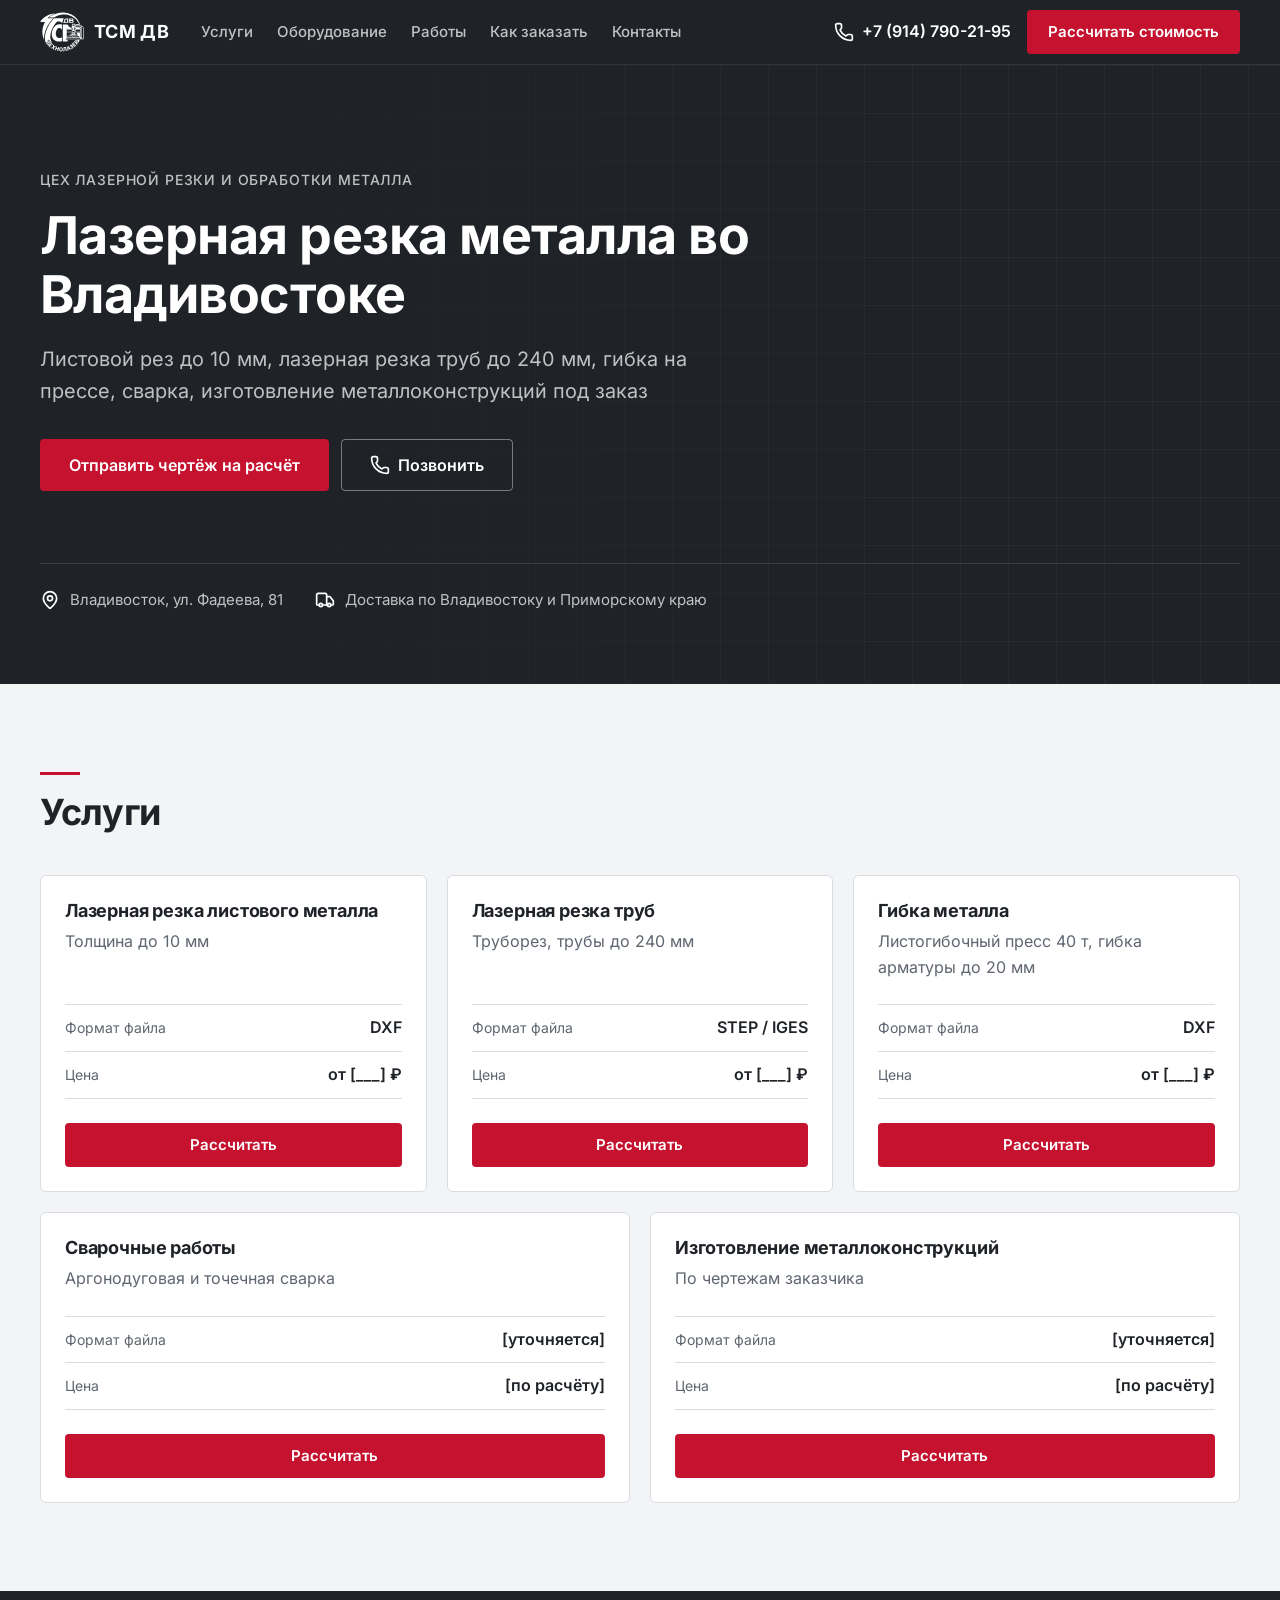
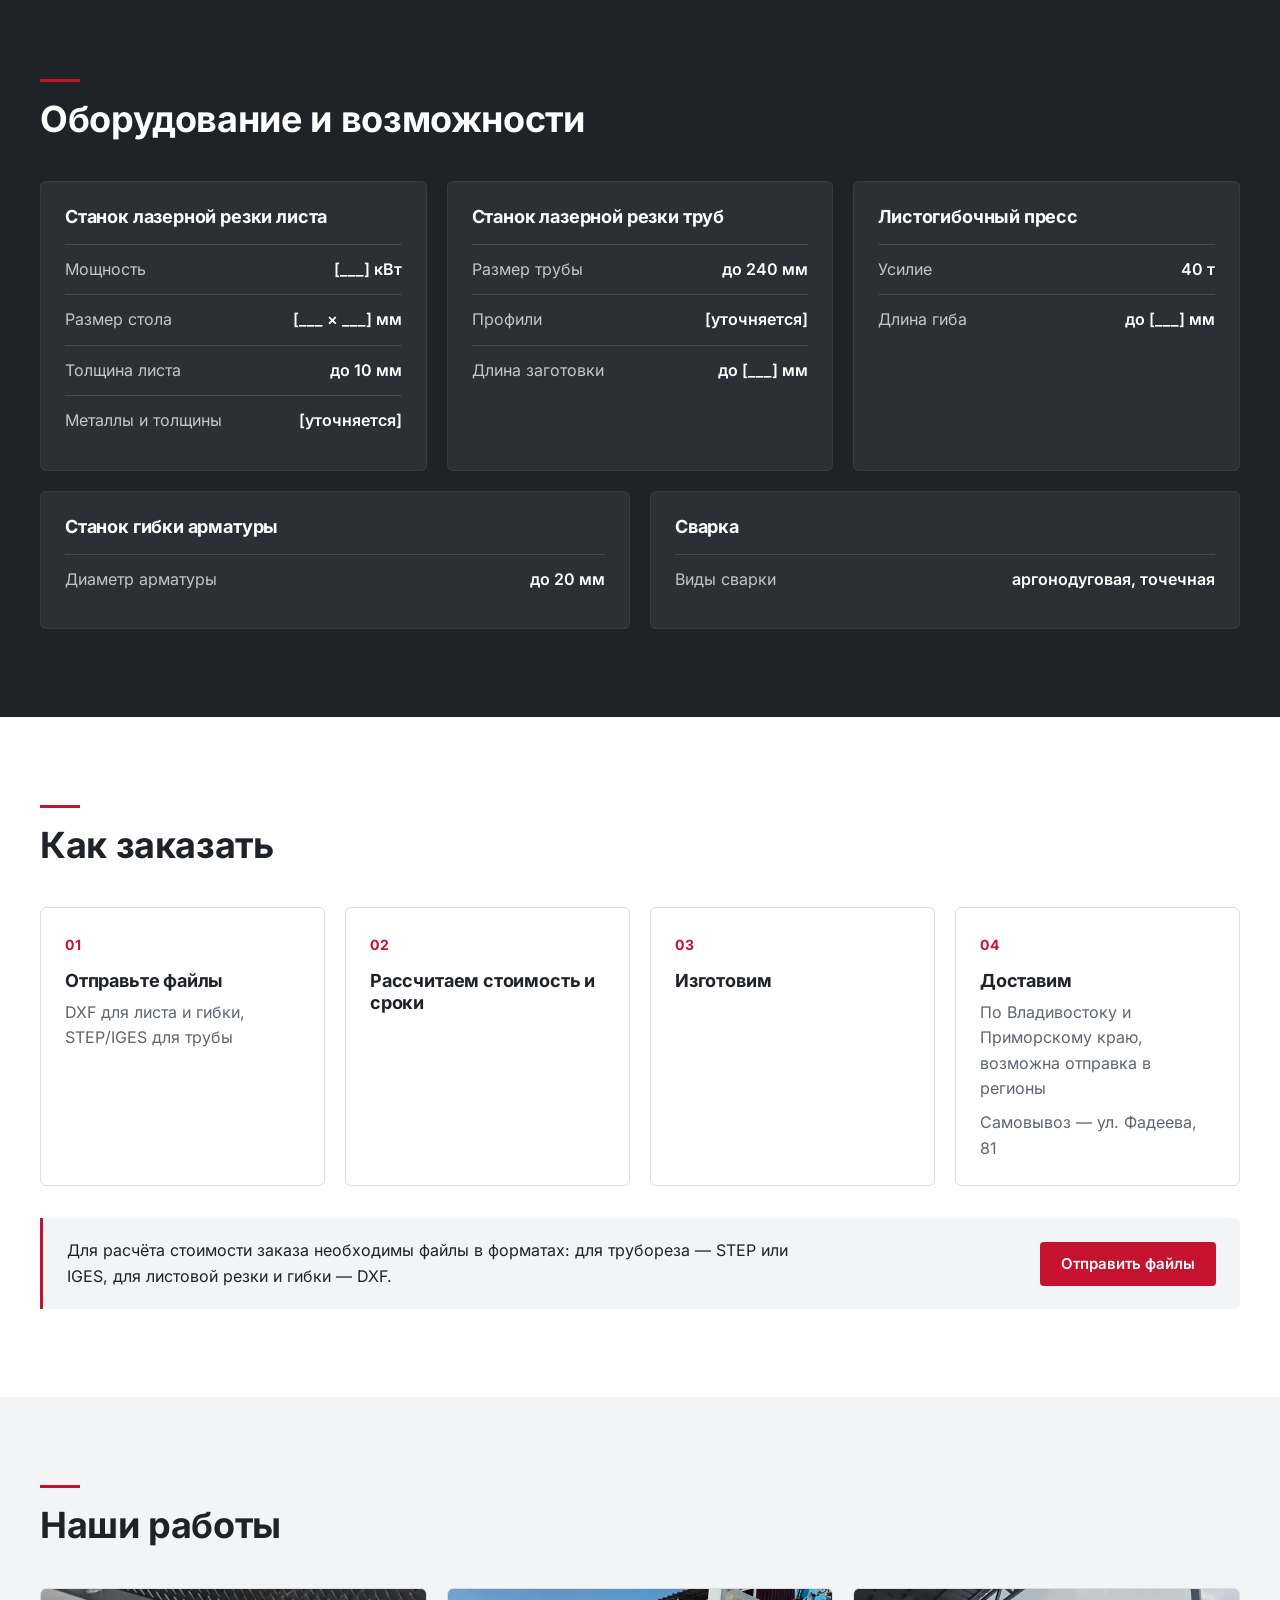
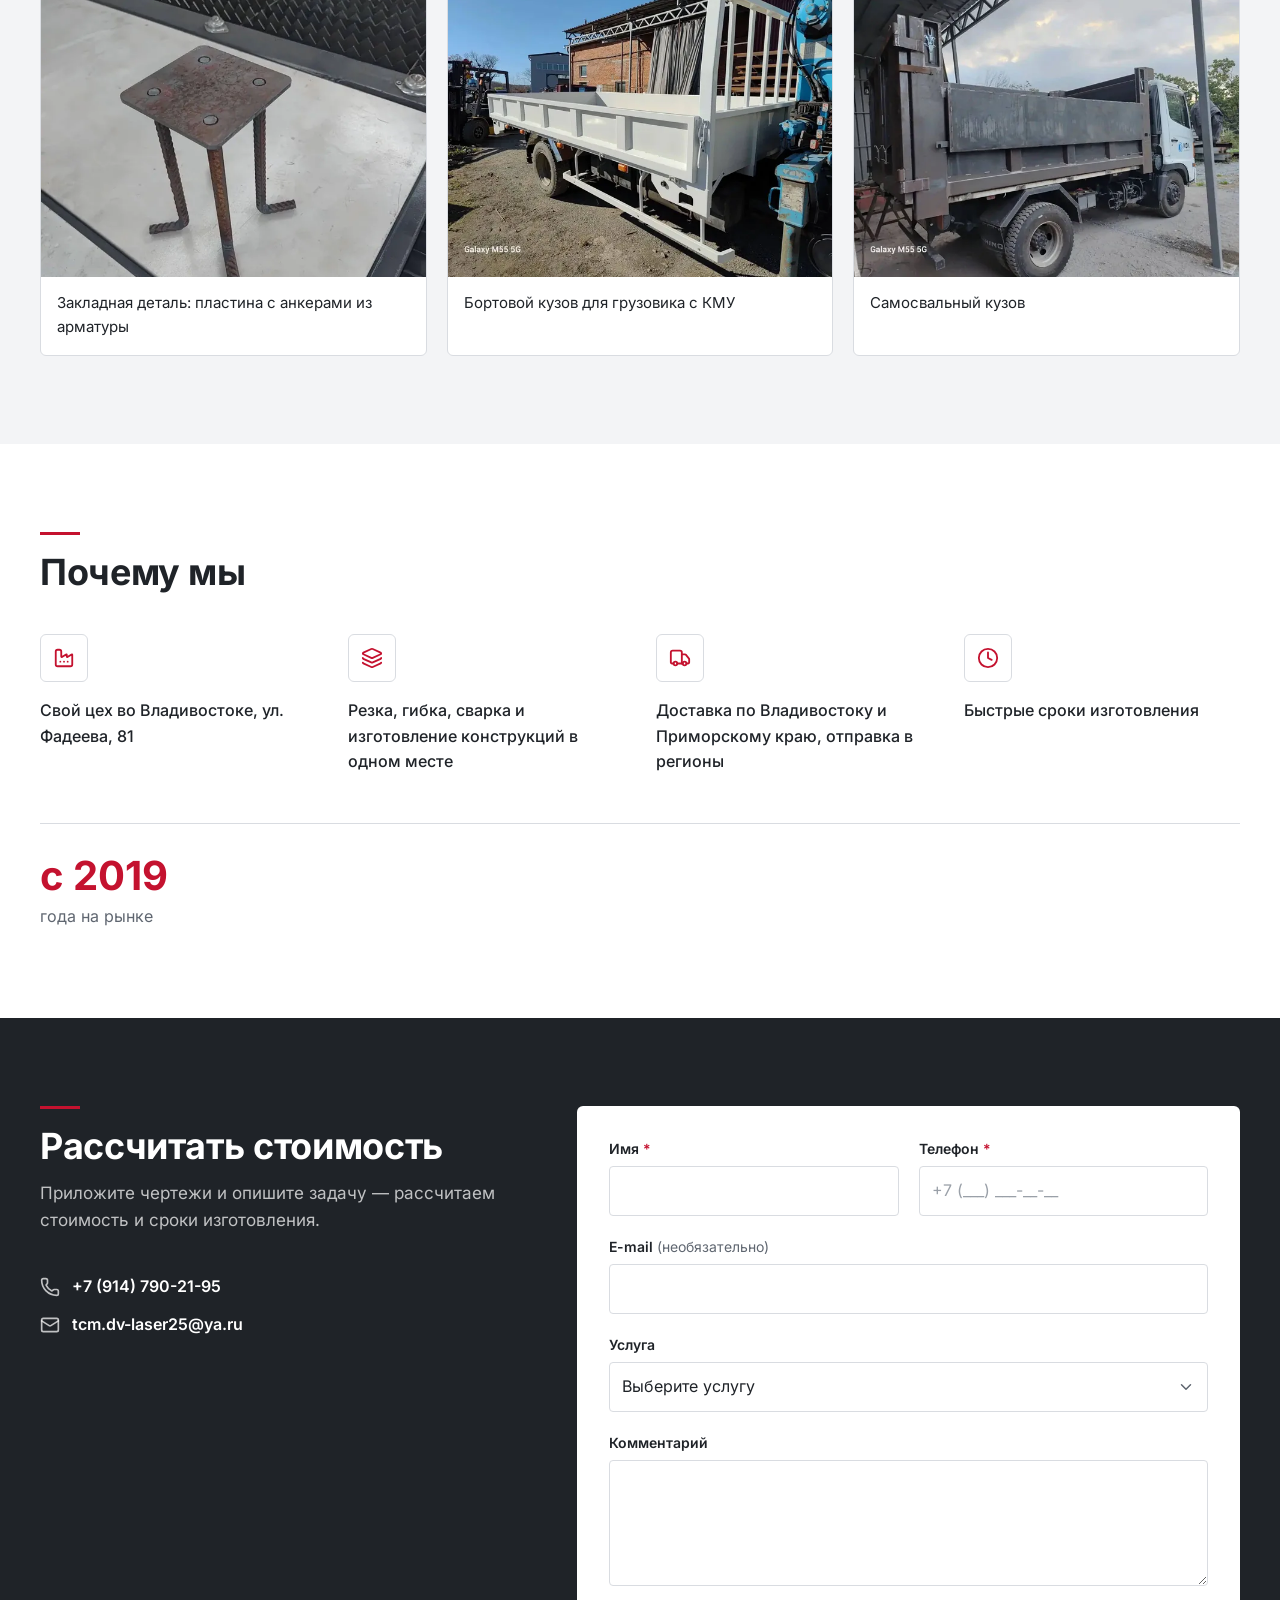
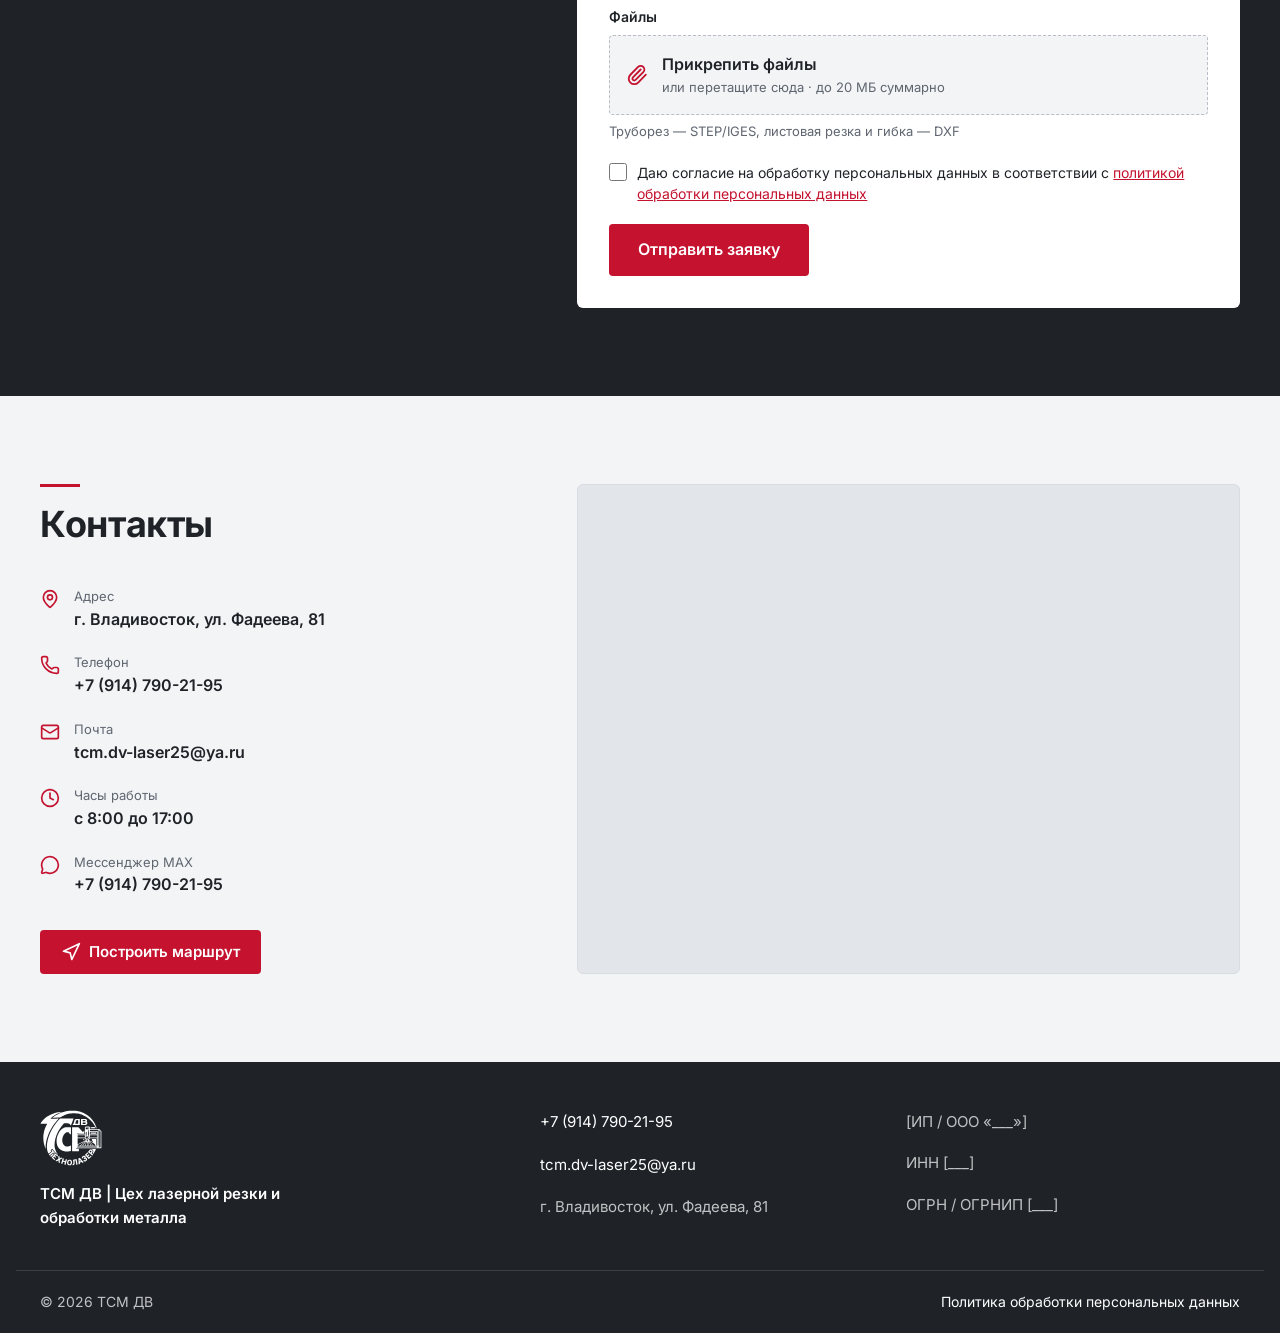
==== commit 9f9f15ea: "Первый экран: заголовок «Лазерная резка металла во Владивостоке» Co-Authored-By: Claude Opus 5.5 <no" ====
--- a/index.html
+++ b/index.html
@@ -118,7 +118,7 @@
     <section class="hero" aria-labelledby="hero-title">
       <div class="container hero__inner">
         <p class="hero__eyebrow">Цех лазерной резки и обработки металла</p>
-        <h1 class="hero__title" id="hero-title">Лазерная резка металла и металлоконструкции во Владивостоке</h1>
+        <h1 class="hero__title" id="hero-title">Лазерная резка металла во Владивостоке</h1>
         <p class="hero__lead">Листовой рез до 10 мм, лазерная резка труб до 240 мм, гибка на прессе, сварка, изготовление металлоконструкций под заказ</p>
         <div class="hero__actions">
           <a class="btn btn--primary btn--lg" href="#order">Отправить чертёж на расчёт</a>
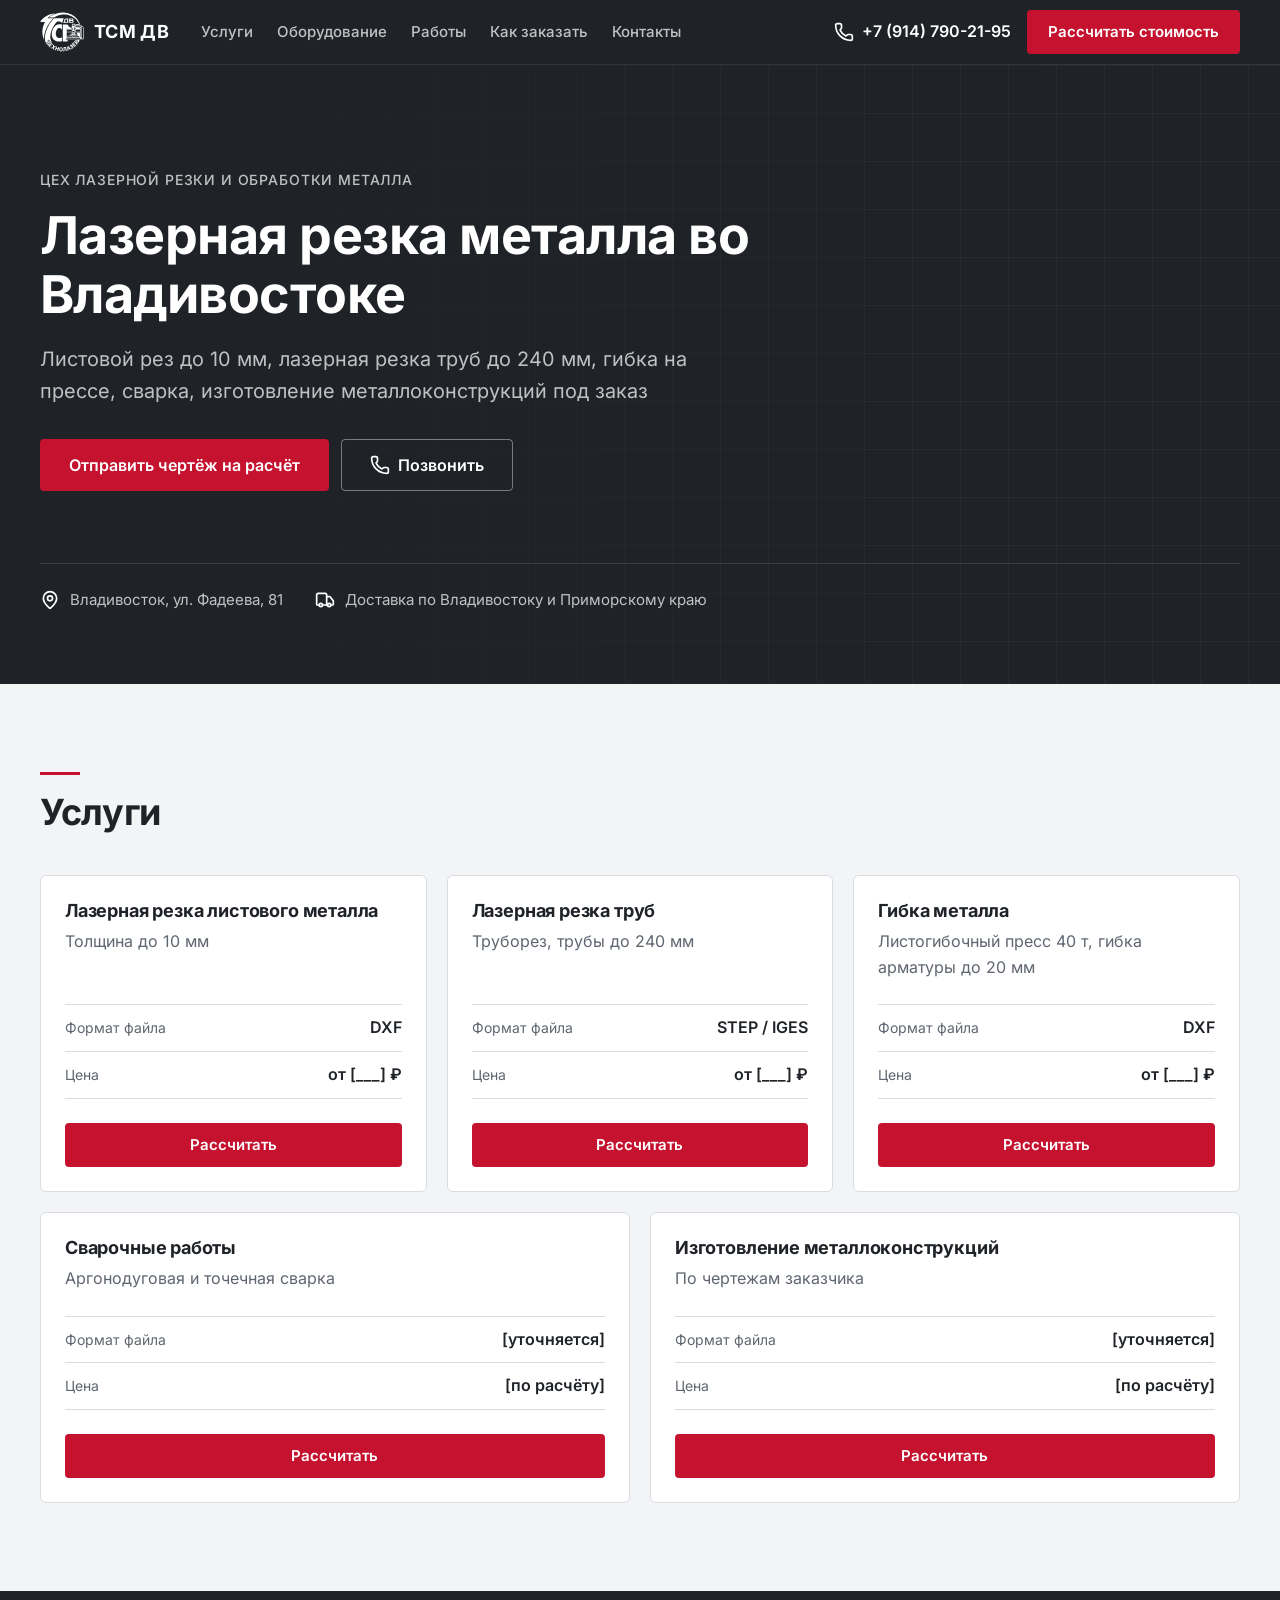
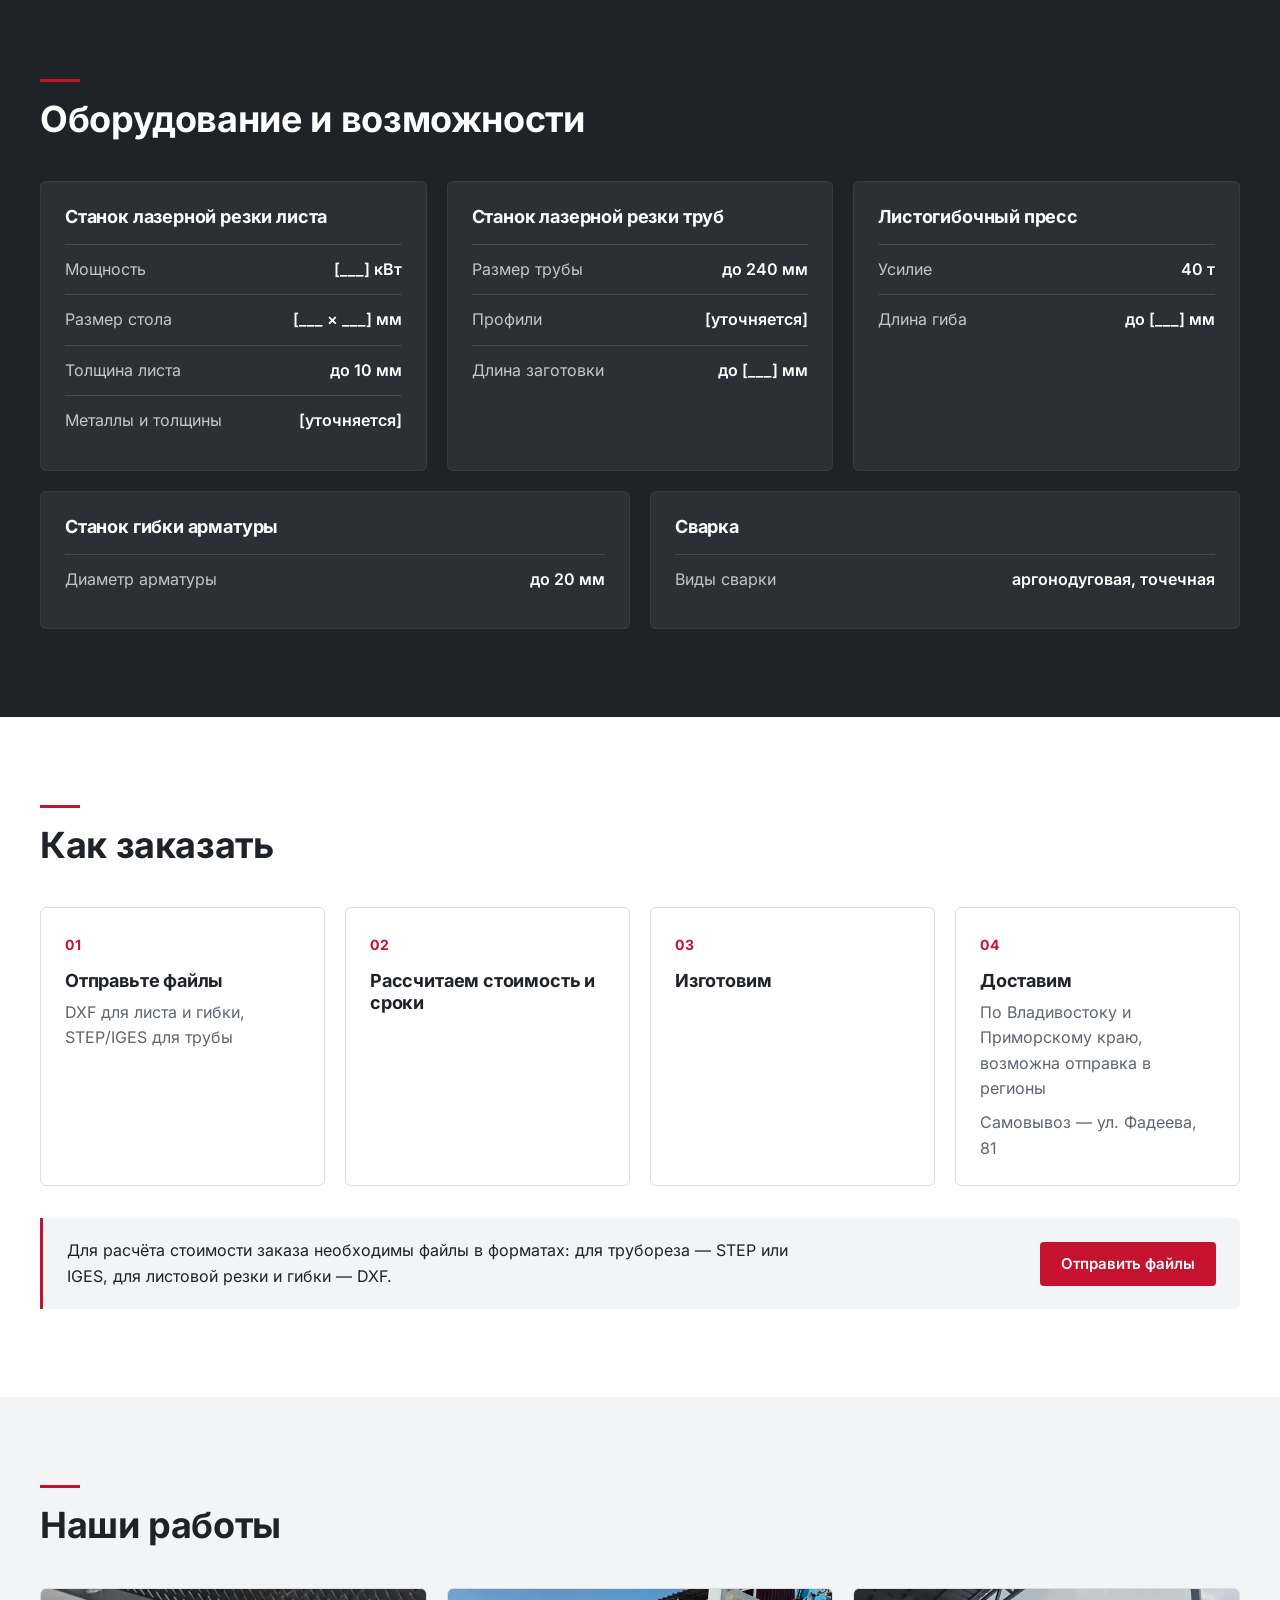
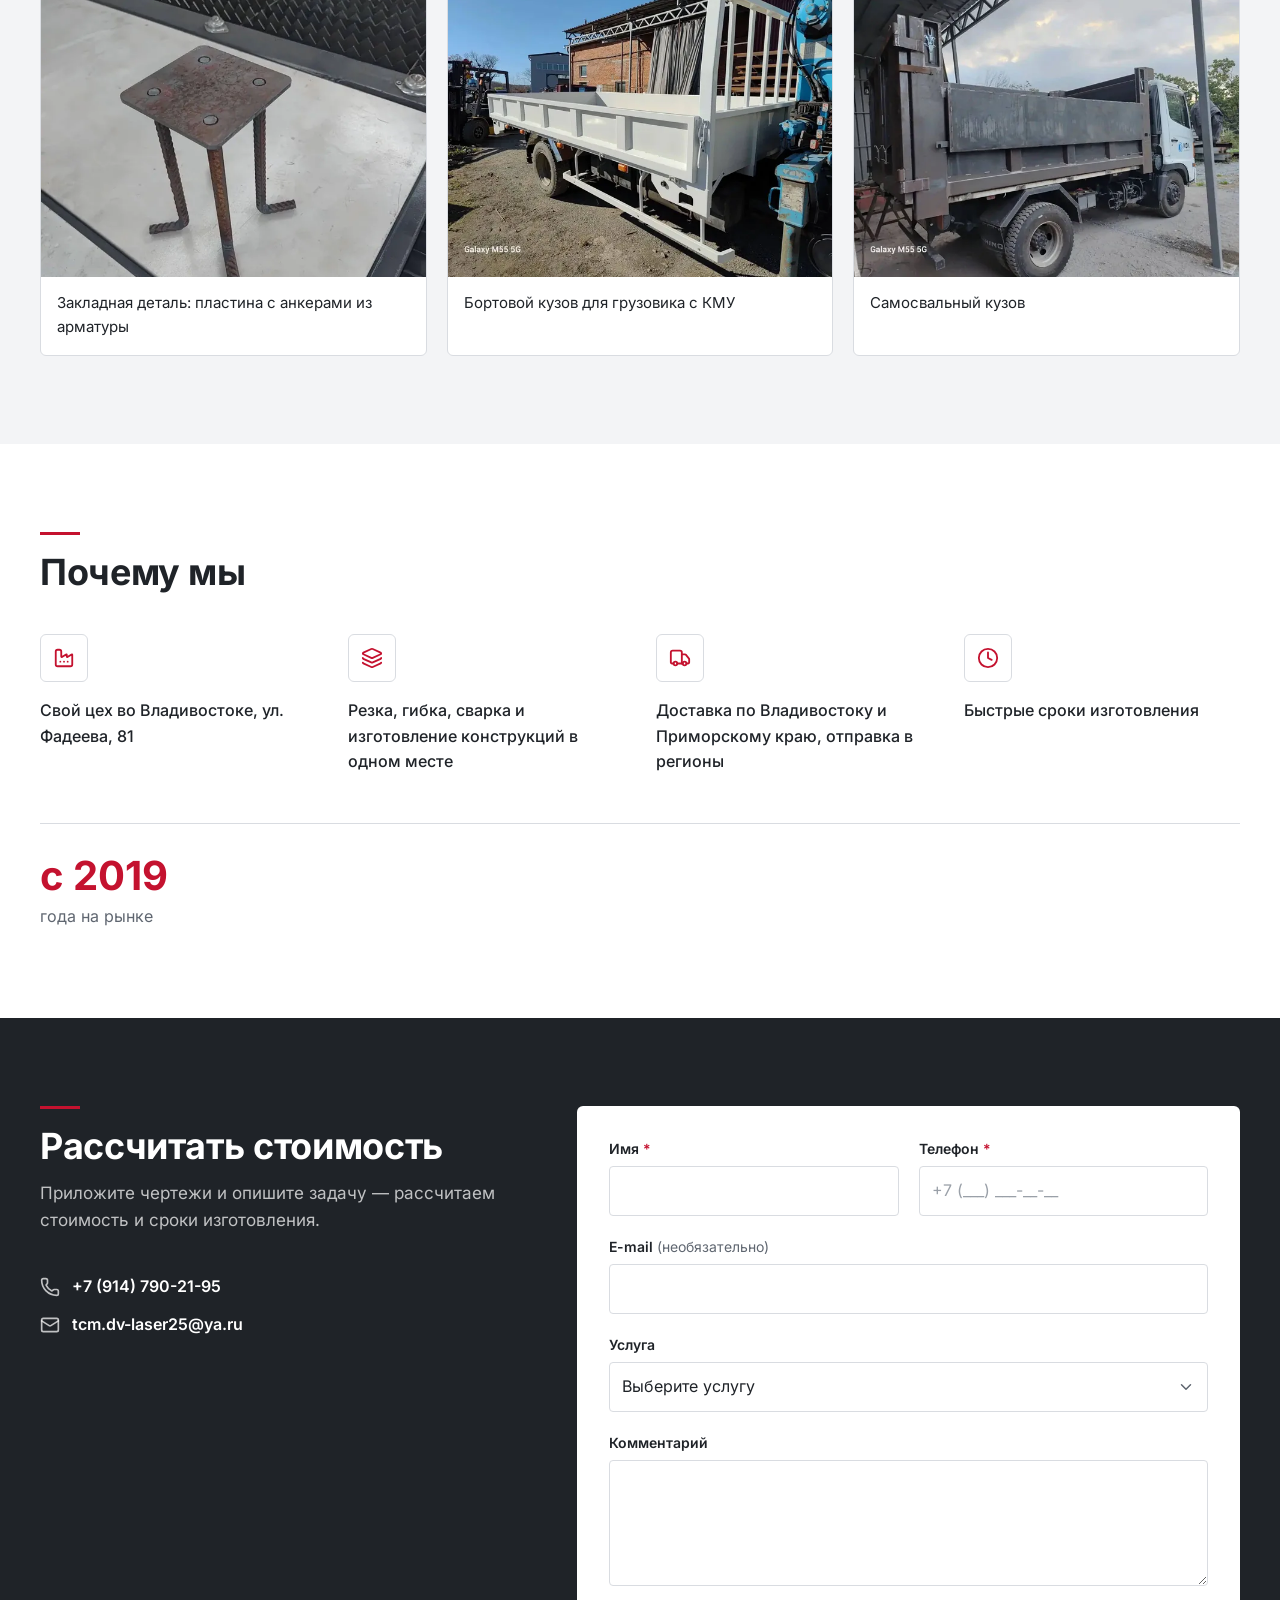
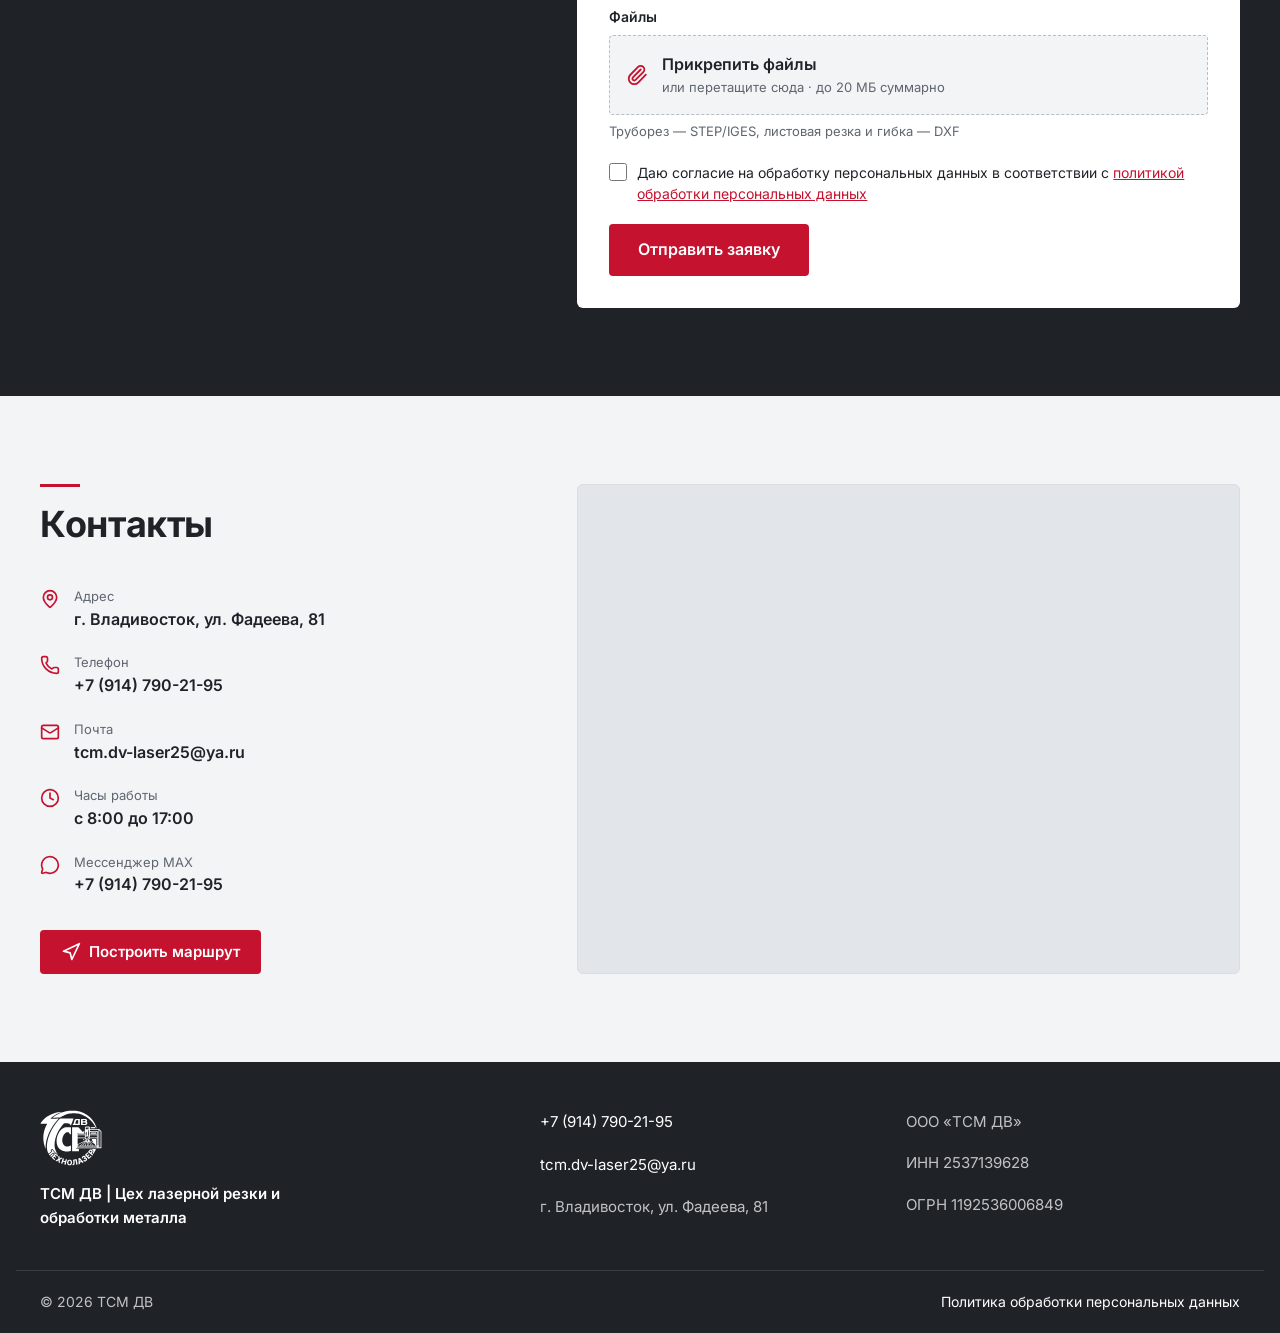
==== commit e34a2af2: "Реквизиты ООО «ТСМ ДВ» в подвале, политике ПДн и JSON-LD - Подвал: ООО «ТСМ ДВ», ИНН, ОГРН - Политик" ====
--- a/index.html
+++ b/index.html
@@ -30,7 +30,6 @@
   <link rel="preload" href="assets/fonts/inter-latin-wght-normal.woff2" as="font" type="font/woff2" crossorigin>
   <link rel="stylesheet" href="css/style.css">
 
-  <!-- TODO(#1) Добавить реквизиты (legalName, taxID) -->
   <!-- TODO(#6) Добавить url и image с доменом -->
   <!-- TODO(#7) Добавить openingHoursSpecification, когда будут известны рабочие дни (часы: 08:00–17:00) -->
   <script type="application/ld+json">
@@ -38,6 +37,8 @@
     "@context": "https://schema.org",
     "@type": "LocalBusiness",
     "name": "ТСМ ДВ",
+    "legalName": "ООО «ТСМ ДВ»",
+    "taxID": "2537139628",
     "description": "Цех лазерной резки и обработки металла: листовая лазерная резка до 10 мм, лазерная резка труб до 240 мм, гибка листа и арматуры, аргонодуговая и точечная сварка, изготовление металлоконструкций.",
     "foundingDate": "2019",
     "telephone": "+7-914-790-21-95",
@@ -552,11 +553,10 @@
         <li><a href="mailto:tcm.dv-laser25@ya.ru">tcm.dv-laser25@ya.ru</a></li>
         <li>г. Владивосток, ул. Фадеева, 81</li>
       </ul>
-      <!-- TODO(#1) Реквизиты -->
       <div class="footer__legal">
-        <p>[ИП / ООО «___»]</p>
-        <p>ИНН [___]</p>
-        <p>ОГРН / ОГРНИП [___]</p>
+        <p>ООО «ТСМ ДВ»</p>
+        <p>ИНН 2537139628</p>
+        <p>ОГРН 1192536006849</p>
       </div>
     </div>
     <div class="container footer__bottom">
